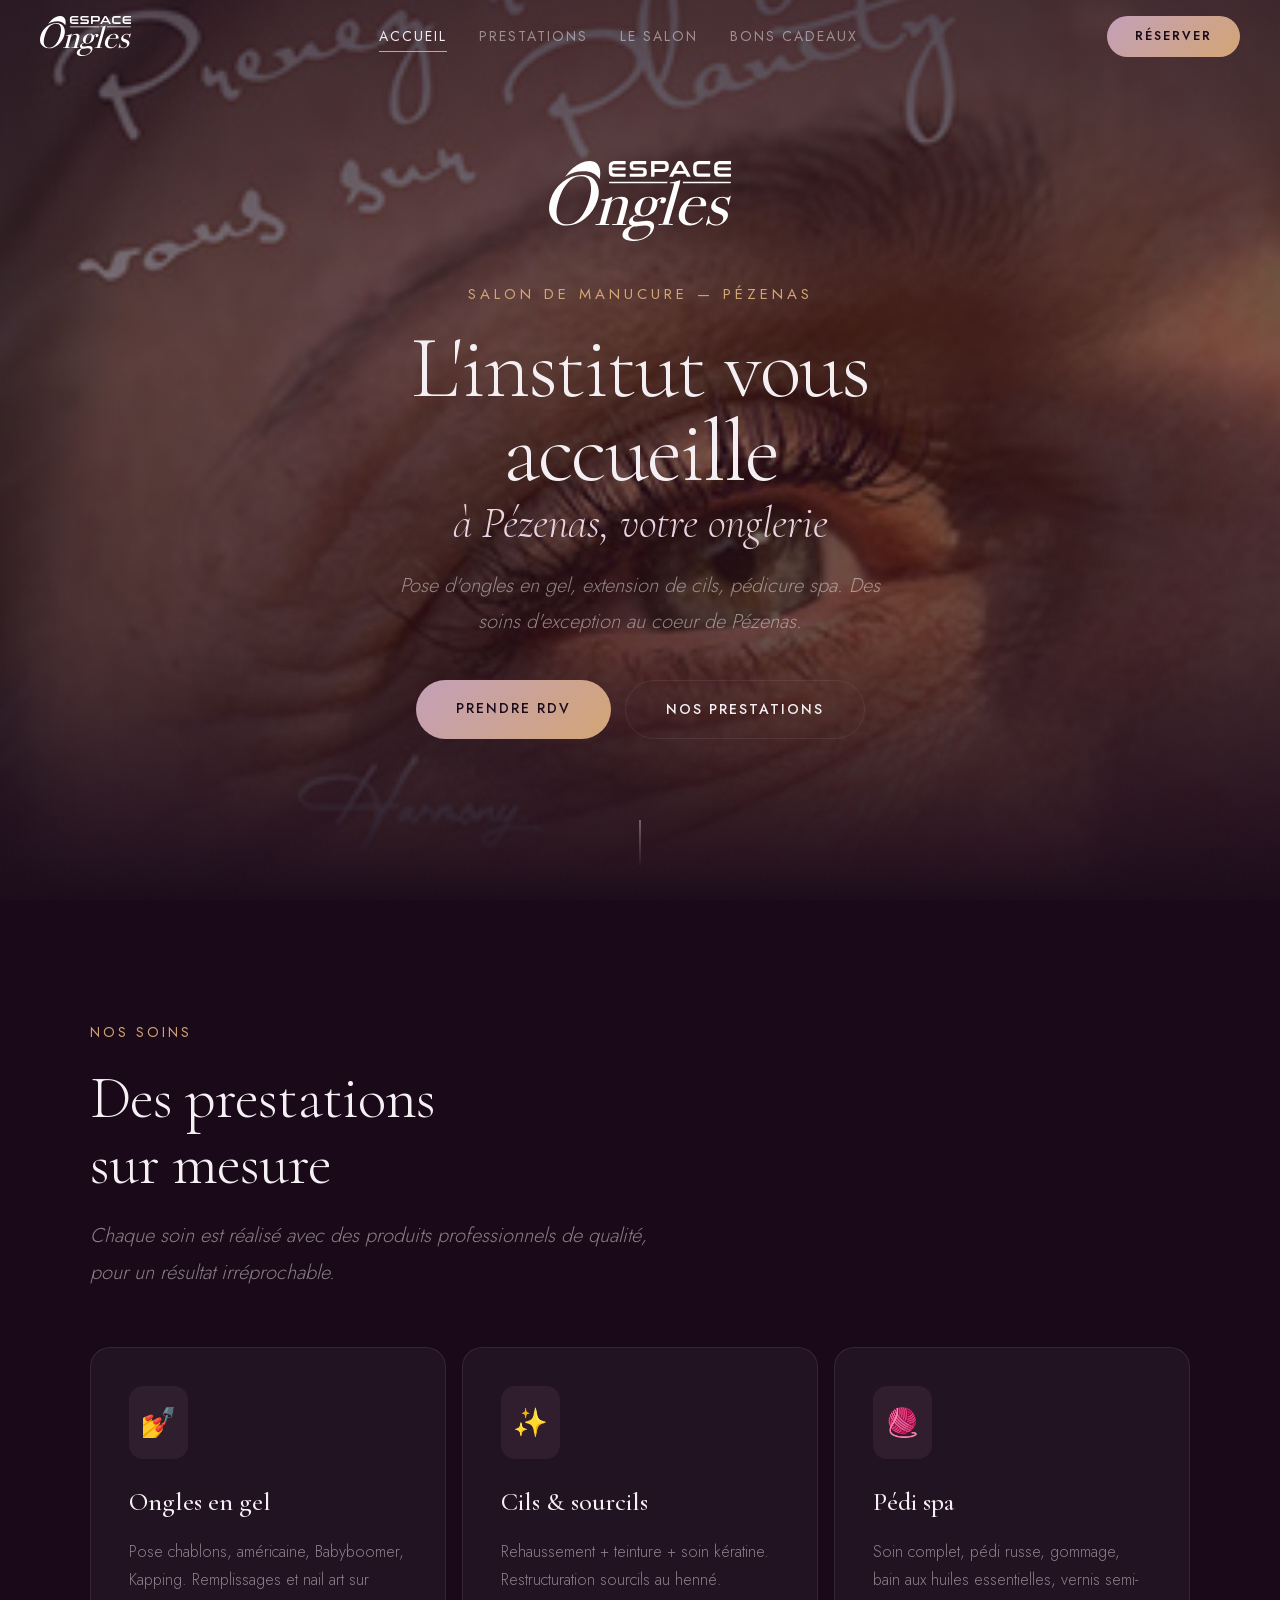
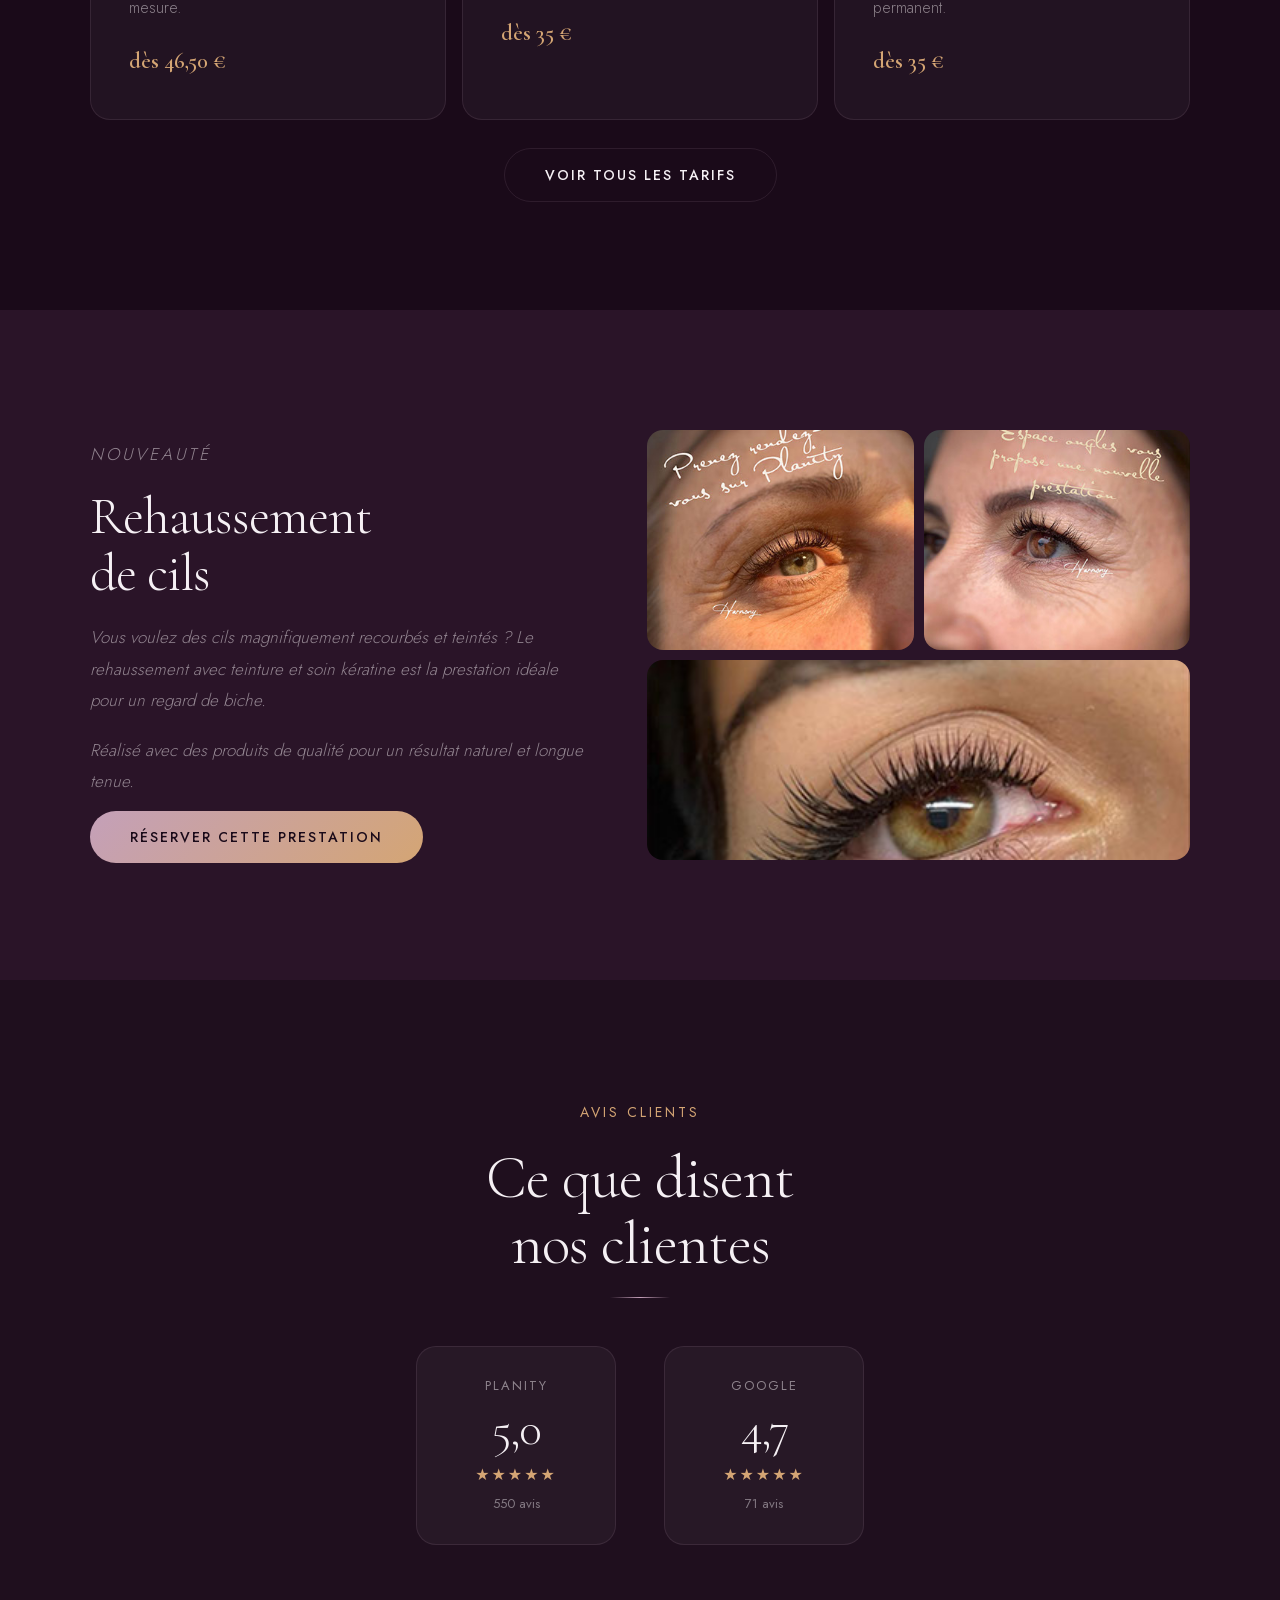
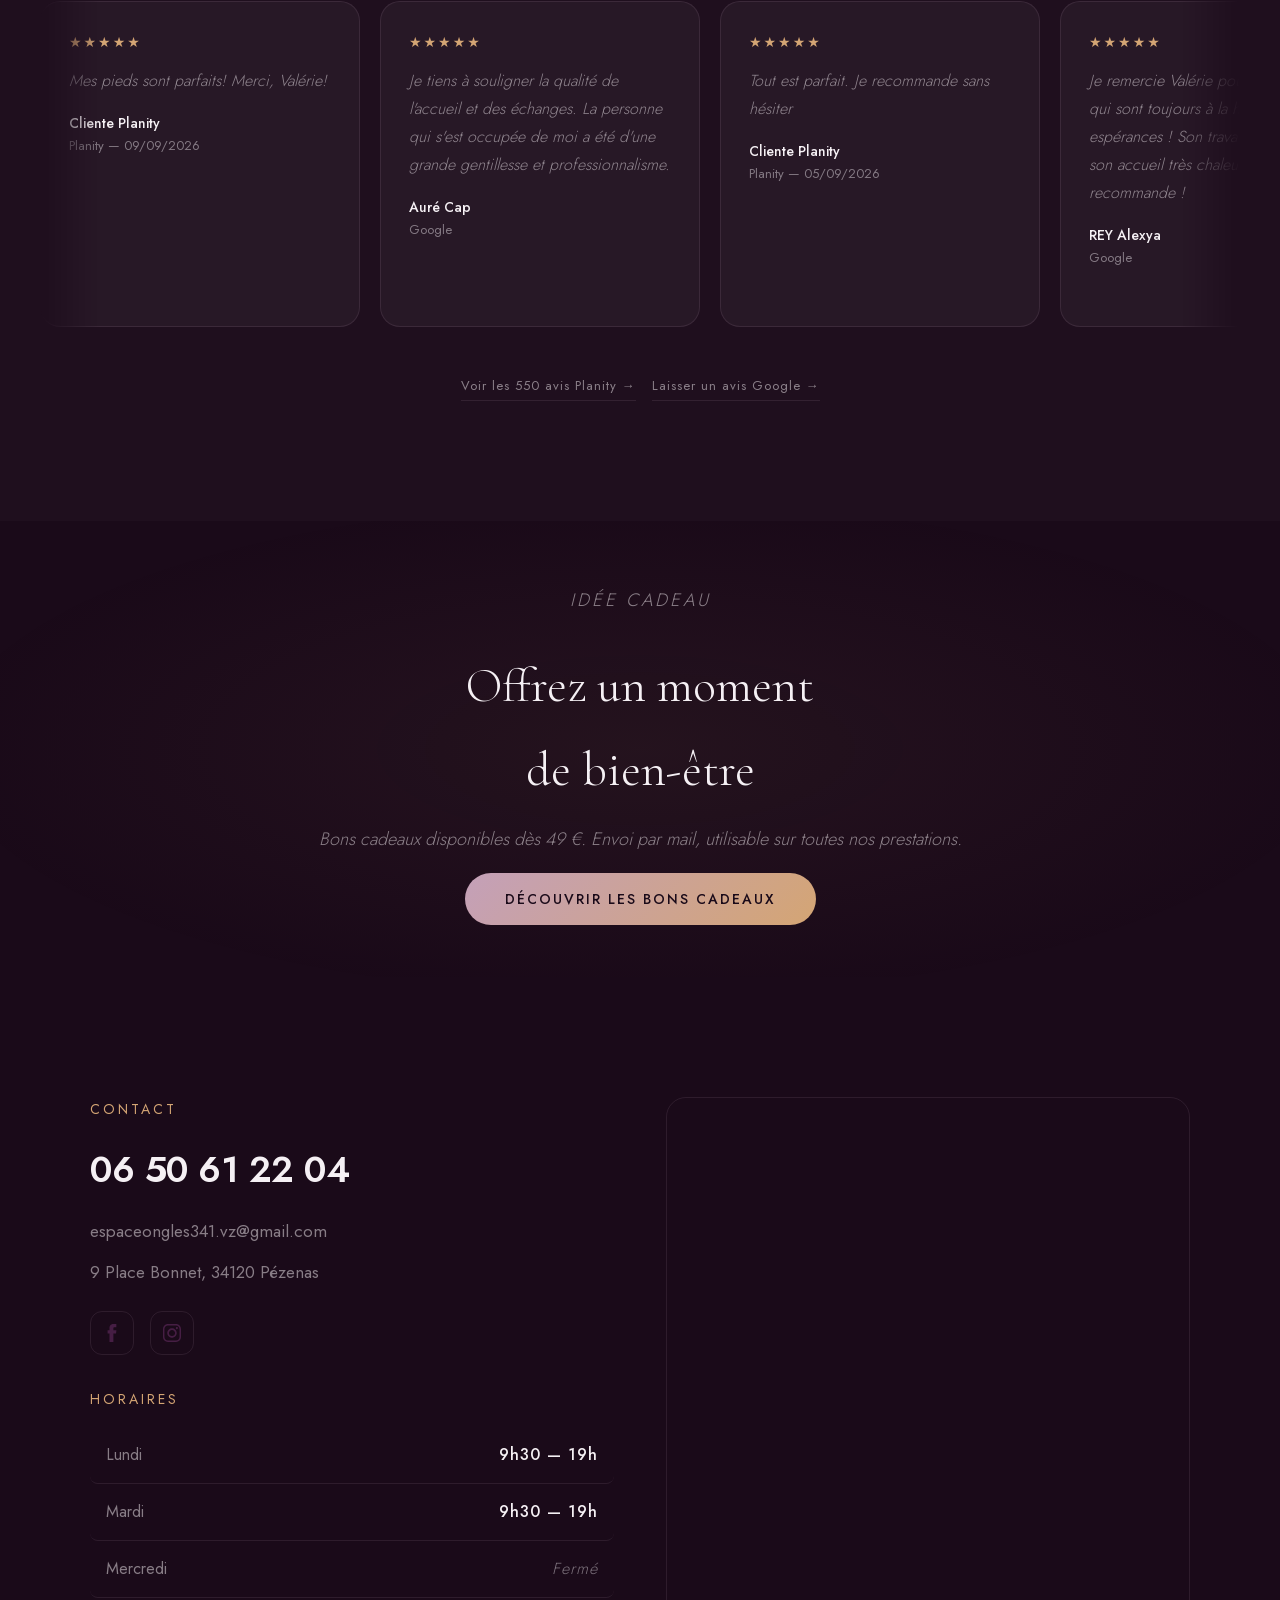
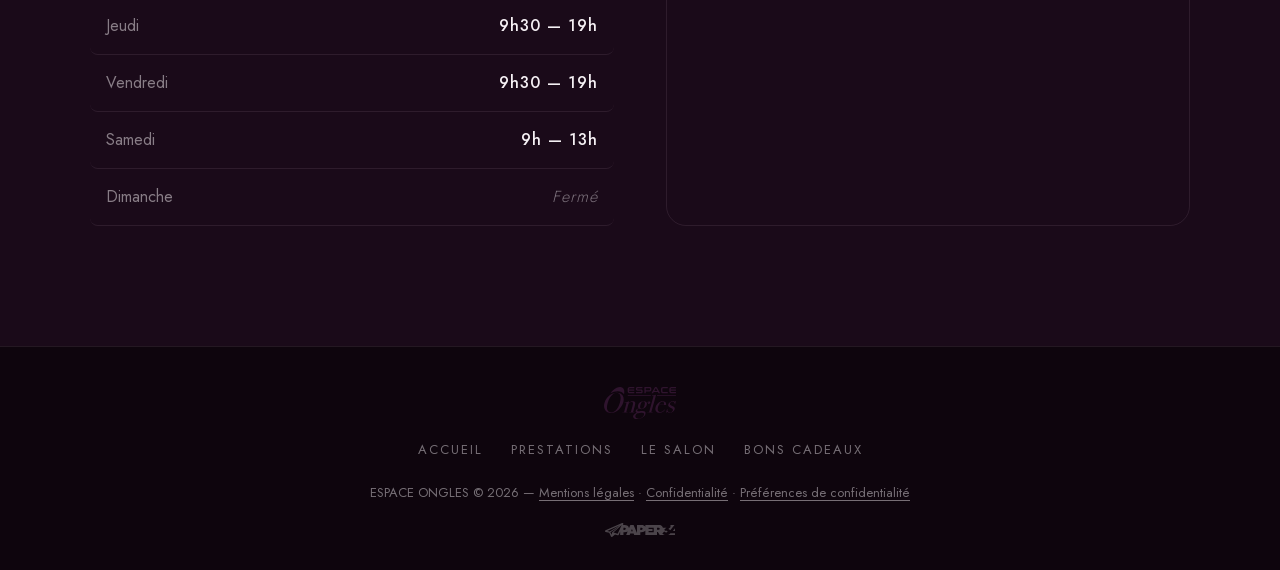
==== index.html @ 4278ba10 "Avis : mise à jour hebdomadaire Planity" ====
<!DOCTYPE html>
<html lang="fr-FR">
<head>
  <meta charset="UTF-8"/>
  <meta name="viewport" content="width=device-width, initial-scale=1.0, viewport-fit=cover"/>
  <title>Onglerie à Pézenas – Espace Ongles | Manucure, pose gel, cils & pédi spa (34120)</title>
  <meta name="description" content="Onglerie et salon de manucure à Pézenas (34120) : pose d'ongles en gel, semi-permanent, cils, pédi spa. Du lundi au samedi, sur Planity."/>
  <meta name="keywords" content="salon manucure Pézenas, pose ongles Pézenas, extension cils Pézenas, onglerie Hérault, pédicure spa Pézenas, nail art 34120"/>
  <meta name="geo.region" content="FR-34"/>
  <meta name="geo.placename" content="Pézenas"/>
  <meta name="geo.position" content="43.4614;3.4231"/>
  <link rel="canonical" href="https://espace-ongles.fr/"/>
  <link rel="preconnect" href="https://www.planity.com"/>
  <meta property="og:title" content="Espace Ongles | Onglerie & manucure à Pézenas (34120)"/>
  <meta property="og:description" content="Onglerie à Pézenas : pose d'ongles en gel, manucure, vernis semi-permanent, cils, pédi spa. Réservez en ligne."/>
  <meta property="og:type" content="website"/>
  <meta property="og:url" content="https://espace-ongles.fr/"/>
  <meta property="og:image" content="https://espace-ongles.fr/images/og-espace-ongles.jpg"/>
  <meta property="og:image:width" content="1200"/>
  <meta property="og:image:height" content="630"/>
  <meta property="og:image:alt" content="Valérie dans son salon Espace Ongles à Pézenas"/>
  <meta name="twitter:card" content="summary_large_image"/>
  <meta name="twitter:title" content="Espace Ongles | Onglerie & manucure à Pézenas (34120)"/>
  <meta name="twitter:description" content="Onglerie à Pézenas : pose d'ongles en gel, manucure, vernis semi-permanent, cils, pédi spa. Réservez en ligne."/>
  <meta name="twitter:image" content="https://espace-ongles.fr/images/og-espace-ongles.jpg"/>
  <meta property="og:locale" content="fr_FR"/>
  <meta name="theme-color" content="#1a0a19"/>
  <meta name="apple-mobile-web-app-status-bar-style" content="black-translucent"/>
  <link rel="shortcut icon" href="images/favicon.ico"/>
  <link rel="apple-touch-icon" href="images/logomauve-espaceongles_poster_.png"/>
  <link rel="stylesheet" href="/fonts/fonts.css"/>
  <link rel="stylesheet" href="/assets/tiers.css"/>

  <style>

    @property --gradient-angle { syntax:'<angle>'; initial-value:0deg; inherits:false; }
    @property --glow-opacity { syntax:'<number>'; initial-value:0; inherits:false; }

    *, *::before, *::after { margin:0; padding:0; box-sizing:border-box; }

    :root {
      --bg: #1a0a19;
      --bg-card: rgba(255,255,255,0.04);
      --surface: #2a1428;
      --accent: #c4a0b9;
      --accent-light: #e8d5e2;
      --gold: #d4a574;
      --text: #f5f0f4;
      --text-muted: rgba(245,240,244,0.5);
      --text-dim: rgba(245,240,244,0.45);
      --border: rgba(196,160,185,0.12);
      --purple: #461E44;
      --radius: 20px;
    }

    html { scroll-behavior: auto; /* Lenis handles this */ }

    body {
      font-family: 'Jost', system-ui, sans-serif;
      background: var(--bg);
      color: var(--text);
      line-height: 1.75;
      font-size: 17px;
      -webkit-font-smoothing: antialiased;
      overflow-x: hidden;
    }

    a { color: inherit; text-decoration: none; }
    img { max-width: 100%; height: auto; display: block; }

    /* ─── GRAIN OVERLAY ─── */
    body::after {
      content: '';
      position: fixed;
      inset: 0;
      z-index: 9999;
      pointer-events: none;
      opacity: 0.035;
      background-image: url("data:image/svg+xml,%3Csvg viewBox='0 0 256 256' xmlns='http://www.w3.org/2000/svg'%3E%3Cfilter id='n'%3E%3CfeTurbulence type='fractalNoise' baseFrequency='0.9' numOctaves='4' stitchTiles='stitch'/%3E%3C/filter%3E%3Crect width='100%25' height='100%25' filter='url(%23n)'/%3E%3C/svg%3E");
      background-repeat: repeat;
      background-size: 200px;
    }

    /* ─── ANIMATED GRADIENT BG ─── */
    .gradient-bg {
      position: fixed;
      inset: 0;
      z-index: -1;
      background:
        radial-gradient(ellipse 80% 50% at 20% 40%, rgba(100,30,90,0.15) 0%, transparent 70%),
        radial-gradient(ellipse 60% 60% at 80% 20%, rgba(180,120,160,0.08) 0%, transparent 70%),
        radial-gradient(ellipse 50% 80% at 50% 80%, rgba(212,165,116,0.06) 0%, transparent 70%),
        var(--bg);
      animation: gradientShift 20s ease-in-out infinite alternate;
    }
    @keyframes gradientShift {
      0% { filter: hue-rotate(0deg); }
      100% { filter: hue-rotate(8deg); }
    }

    /* ─── HEADER ─── */
    .header {
      position: fixed;
      top: 0; left: 0; right: 0;
      z-index: 1000;
      padding: 0 clamp(16px, 4vw, 40px);
      padding-top: env(safe-area-inset-top, 0px);
      transition: all 0.5s cubic-bezier(0.16, 1, 0.3, 1);
      isolation: isolate;
    }
    .header::before {
      content: '';
      position: absolute;
      top: calc(-1 * env(safe-area-inset-top, 0px)); left: 0; right: 0;
      height: calc(200px + env(safe-area-inset-top, 0px));
      opacity: 0;
      pointer-events: none;
      z-index: -1;
      background: linear-gradient(180deg,
        rgba(26,10,25,0.92) 0%,
        rgba(26,10,25,0.75) 35%,
        rgba(26,10,25,0.45) 60%,
        rgba(26,10,25,0.15) 80%,
        transparent 100%
      );
      transition: opacity 0.5s cubic-bezier(0.16, 1, 0.3, 1);
    }
    .header.scrolled::before { opacity: 1; }
    .header-inner {
      max-width: 1200px;
      margin: 0 auto;
      display: flex;
      justify-content: space-between;
      align-items: center;
      height: 72px;
    }
    .header-logo img { height: 40px; transition: opacity 0.4s, transform 0.3s; }
    .header-logo:hover img { transform: scale(1.05); }
    .header-logo img { opacity: 0; }
    .header.scrolled .header-logo img { opacity: 1; }
    .header-nav { display: flex; gap: 32px; align-items: center; }
    .header-nav a {
      font-family: 'Jost', sans-serif;
      font-weight: 400;
      font-size: 14px;
      letter-spacing: 2px;
      text-transform: uppercase;
      color: var(--text-muted);
      transition: color 0.3s;
      position: relative;
    }
    .header-nav a::after {
      content: '';
      position: absolute;
      bottom: -4px; left: 0;
      width: 0; height: 1px;
      background: var(--accent);
      transition: width 0.4s cubic-bezier(0.16, 1, 0.3, 1);
    }
    .header-nav a:hover, .header-nav a.active { color: var(--text); }
    .header-nav a:hover::after, .header-nav a.active::after { width: 100%; }
    .header-cta {
      font-family: 'Jost', sans-serif;
      font-weight: 700;
      font-size: 12px;
      letter-spacing: 2px;
      text-transform: uppercase;
      background: linear-gradient(135deg, var(--accent), var(--gold));
      color: var(--bg);
      padding: 10px 28px;
      border-radius: 100px;
      transition: all 0.4s cubic-bezier(0.16, 1, 0.3, 1);
      border: none;
    }
    .header-cta:hover {
      transform: translateY(-1px);
      box-shadow: 0 8px 32px rgba(196,160,185,0.25);
    }

    /* Hamburger */
    .hamburger { display:none; cursor:pointer; width:24px; height:16px; position:relative; z-index:1001; background:none; border:none; padding:0; }
    .hamburger span { display:block; width:100%; height:1.5px; background:var(--text); position:absolute; left:0; transition:all 0.4s cubic-bezier(0.16,1,0.3,1); }
    .hamburger span:nth-child(1) { top:0; }
    .hamburger span:nth-child(2) { top:7px; }
    .hamburger span:nth-child(3) { top:14px; }
    .hamburger.open span:nth-child(1) { transform:rotate(45deg); top:7px; }
    .hamburger.open span:nth-child(2) { opacity:0; transform:scaleX(0); }
    .hamburger.open span:nth-child(3) { transform:rotate(-45deg); top:7px; }

    .mobile-menu {
      display:none; position:fixed; inset:0;
      background: var(--bg);
      z-index:999;
      flex-direction:column; justify-content:center; align-items:center; gap:28px;
    }
    .mobile-menu.open { display:flex; }
    .mobile-menu a {
      font-family:'Jost',sans-serif; font-weight:500;
      font-size:clamp(16px, 4vw, 20px); letter-spacing:3px;
      text-transform:uppercase; color:var(--text-muted);
      transition:color 0.3s;
    }
    .mobile-menu a:hover { color:var(--text); }
    .mobile-menu .menu-cta {
      margin-top: 20px;
      background: linear-gradient(135deg, var(--accent), var(--gold));
      color: var(--bg);
      padding: 14px 40px;
      border-radius: 100px;
      font-size: 13px;
      letter-spacing: 2px;
    }
    .mobile-menu .menu-phone {
      font-family: 'Jost', sans-serif;
      font-weight: 600;
      font-size: 20px;
      letter-spacing: 1px;
      color: var(--gold);
    }

    /* ─── HERO ─── */
    .hero {
      position: relative;
      height: 100svh;
      min-height: 600px;
      display: flex;
      flex-direction: column;
      justify-content: center;
      align-items: center;
      text-align: center;
      overflow: hidden;
    }
    .hero-video {
      position: absolute; inset: 0;
      width: 100%; height: 100%;
      object-fit: cover;
      z-index: 0;
      transform: scale(1.05);
    }
    .hero-video-mobile { display: none; }
    @media (max-width: 768px) {
      .hero-video-desktop { display: none; }
      .hero-video-mobile { display: block; }
    }
    .hero-overlay {
      position: absolute; inset: 0;
      background: linear-gradient(
        180deg,
        rgba(26,10,25,0.75) 0%,
        rgba(26,10,25,0.55) 40%,
        rgba(26,10,25,0.65) 70%,
        rgba(26,10,25,1) 100%
      );
      z-index: 1;
    }
    .hero-content {
      position: relative;
      z-index: 2;
      padding: 0 20px;
    }
    .hero-logo {
      height: clamp(50px, 10vw, 80px);
      margin: 0 auto 40px;
    }
    .hero-eyebrow {
      font-family: 'Jost', sans-serif;
      font-weight: 400;
      font-size: clamp(13px, 1.5vw, 15px);
      letter-spacing: 4px;
      text-transform: uppercase;
      color: var(--gold);
      margin-bottom: 20px;
    }
    .hero h1 {
      font-family: 'Cormorant Garamond', serif;
      font-weight: 700;
      font-size: clamp(44px, 10vw, 88px);
      letter-spacing: -2px;
      line-height: 0.95;
      font-weight: 300;
      margin-bottom: 24px;
    }
    .hero h1 .line {
      display: block;
    }
    .hero h1 .line-muted {
      color: var(--accent-light);
      font-weight: 300;
      font-style: italic;
      font-size: 0.5em;
      letter-spacing: 0;
      margin-top: 8px;
    }
    .hero-sub {
      font-size: clamp(17px, 2.2vw, 20px);
      color: var(--text-muted);
      font-weight: 300;
      font-style: italic;
      line-height: 1.8;
      max-width: 480px;
      margin: 0 auto 40px;
    }
    .hero-buttons {
      display: flex;
      gap: 14px;
      justify-content: center;
      flex-wrap: wrap;
    }
    .btn {
      font-family: 'Jost', sans-serif;
      font-weight: 500;
      font-size: 14px;
      letter-spacing: 2px;
      text-transform: uppercase;
      padding: 16px 40px;
      border-radius: 100px;
      transition: all 0.4s cubic-bezier(0.16, 1, 0.3, 1);
      cursor: pointer;
      position: relative;
      overflow: hidden;
    }
    .btn-glow {
      background: linear-gradient(135deg, var(--accent), var(--gold));
      color: var(--bg);
      border: none;
    }
    .btn-glow:hover {
      transform: translateY(-2px);
      box-shadow: 0 12px 40px rgba(196,160,185,0.3), 0 0 60px rgba(212,165,116,0.15);
    }
    .btn-ghost {
      background: transparent;
      color: var(--text);
      border: 1px solid var(--border);
    }
    .btn-ghost:hover {
      border-color: var(--accent);
      background: rgba(196,160,185,0.08);
    }

    .hero-scroll {
      position: absolute;
      bottom: 32px;
      left: 50%; transform: translateX(-50%);
      z-index: 2;
    }
    .hero-scroll span {
      display: block;
      width: 1px; height: 48px;
      background: linear-gradient(to bottom, var(--accent), transparent);
      animation: scrollPulse 2s ease-in-out infinite;
    }
    @keyframes scrollPulse {
      0%, 100% { opacity: 0.3; transform: scaleY(0.6); }
      50% { opacity: 0.8; transform: scaleY(1); }
    }

    /* ─── SECTIONS ─── */
    .section {
      padding: clamp(60px, 10vw, 120px) clamp(16px, 4vw, 40px);
      position: relative;
    }
    .section-inner { max-width: 1100px; margin: 0 auto; }

    .section-label {
      font-family: 'Jost', sans-serif;
      font-weight: 400;
      font-size: 14px;
      letter-spacing: 3px;
      text-transform: uppercase;
      color: var(--gold);
      margin-bottom: 20px;
    }
    .section-title {
      font-family: 'Cormorant Garamond', serif;
      font-weight: 300;
      font-size: clamp(36px, 6vw, 60px);
      letter-spacing: -1px;
      line-height: 1.1;
      margin-bottom: 20px;
    }
    .section-desc {
      font-size: clamp(17px, 2vw, 20px);
      color: var(--text-muted);
      font-weight: 300;
      font-style: italic;
      max-width: 560px;
      line-height: 1.85;
      margin-bottom: 56px;
    }

    /* Reveal animation — CSS-based with IntersectionObserver */
    .reveal {
      opacity: 0;
      transform: translateY(24px);
      transition: opacity 0.7s cubic-bezier(0.16, 1, 0.3, 1), transform 0.7s cubic-bezier(0.16, 1, 0.3, 1);
    }
    .reveal.visible {
      opacity: 1;
      transform: translateY(0);
    }
    /* Fallback : sans JS, tout est visible */
    .no-js .reveal { opacity: 1; transform: none; }
    @media (prefers-reduced-motion: reduce) {
      .reveal { opacity: 1; transform: none; transition: none; }
    }

    /* ─── SERVICES GRID ─── */
    .services-grid {
      display: grid;
      grid-template-columns: repeat(3, 1fr);
      gap: 16px;
    }
    .service-card {
      background: var(--bg-card);
      border: 1px solid var(--border);
      border-radius: var(--radius);
      padding: clamp(24px, 3vw, 40px);
      transition: all 0.5s cubic-bezier(0.16, 1, 0.3, 1);
      position: relative;
      overflow: hidden;
    }
    .service-card::before {
      content: '';
      position: absolute;
      inset: 0;
      background: radial-gradient(circle at 50% 0%, rgba(196,160,185,0.08) 0%, transparent 60%);
      opacity: 0;
      transition: opacity 0.5s;
    }
    .service-card.visible { opacity: 1 !important; transform: translateY(0) !important; }
    .service-card:hover {
      transform: translateY(-4px) !important;
      border-color: rgba(196,160,185,0.25);
      box-shadow: 0 20px 60px rgba(0,0,0,0.3);
    }
    .service-card:hover::before { opacity: 1; }
    .service-card-icon {
      font-size: 28px;
      margin-bottom: 20px;
      display: inline-block;
      padding: 12px;
      background: rgba(196,160,185,0.08);
      border-radius: 14px;
    }
    .service-card h3 {
      font-family: 'Cormorant Garamond', serif;
      font-weight: 500;
      font-size: 26px;
      letter-spacing: 0;
      margin-bottom: 14px;
    }
    .service-card p {
      font-size: 16px;
      color: var(--text-muted);
      font-weight: 300;
      line-height: 1.75;
      margin-bottom: 20px;
    }
    .service-card .price {
      font-family: 'Cormorant Garamond', serif;
      font-weight: 600;
      font-size: 22px;
      color: var(--gold);
    }
    .section-cta { margin-top: 40px; }

    /* ─── NOUVEAUTÉ SPLIT ─── */
    .split {
      display: grid;
      grid-template-columns: 1fr 1.1fr;
      gap: clamp(32px, 5vw, 72px);
      align-items: center;
    }
    .split-images {
      display: grid;
      grid-template-columns: 1fr 1fr;
      gap: 10px;
    }
    .split-images img {
      border-radius: 16px;
      width: 100%; height: 220px;
      object-fit: cover;
      transition: transform 0.6s cubic-bezier(0.16,1,0.3,1);
    }
    .split-images img:hover { transform: scale(1.03); }
    .split-images img:last-child { grid-column: 1 / -1; height: 200px; }
    .split-text .badge {
      display: inline-block;
      background: linear-gradient(135deg, rgba(212,165,116,0.15), rgba(196,160,185,0.15));
      border: 1px solid rgba(212,165,116,0.2);
      color: var(--gold);
      font-family: 'Jost', sans-serif;
      font-weight: 400;
      font-size: 12px;
      letter-spacing: 2px;
      padding: 7px 18px;
      border-radius: 100px;
      text-transform: uppercase;
      margin-bottom: 16px;
    }
    .split-text h2 {
      font-family: 'Cormorant Garamond', serif;
      font-weight: 300;
      font-size: clamp(32px, 5vw, 52px);
      letter-spacing: -1px;
      margin-bottom: 20px;
    }
    .split-text p {
      font-size: 17px;
      color: var(--text-muted);
      font-weight: 300;
      font-style: italic;
      line-height: 1.85;
      margin-bottom: 18px;
    }
    .split-text .btn { margin-top: 16px; }

    /* ─── REVIEWS ─── */
    .reviews-section {
      background: #1f0f1e;
      overflow: hidden;
    }
    .reviews-badges {
      display: flex;
      justify-content: center;
      gap: clamp(24px, 5vw, 48px);
      margin-bottom: 48px;
      flex-wrap: wrap;
    }
    .review-badge {
      text-align: center;
      padding: 28px 36px;
      background: var(--bg-card);
      border: 1px solid var(--border);
      border-radius: var(--radius);
      min-width: 200px;
      transition: transform 0.3s, border-color 0.3s;
    }
    .review-badge:hover {
      transform: translateY(-3px);
      border-color: rgba(196,160,185,0.3);
    }
    .review-badge-source {
      font-family: 'Jost', sans-serif;
      font-size: 13px;
      letter-spacing: 2px;
      text-transform: uppercase;
      color: var(--text-muted);
      margin-bottom: 8px;
    }
    .review-badge-score {
      font-family: 'Cormorant Garamond', serif;
      font-weight: 300;
      font-size: 48px;
      letter-spacing: -2px;
      color: var(--text);
      line-height: 1;
    }
    .review-badge-stars {
      color: var(--gold);
      font-size: 16px;
      letter-spacing: 2px;
      margin: 8px 0 4px;
    }
    .review-badge-count {
      font-size: 13px;
      color: var(--text-dim);
    }
    /* Marquee carousel */
    .reviews-track-wrapper {
      position: relative;
      width: 100%;
      overflow-x: auto;
      overflow-y: hidden;
      -webkit-overflow-scrolling: touch;
      scroll-snap-type: x proximity;
      scrollbar-width: none;
      mask-image: linear-gradient(90deg, transparent 0%, black 5%, black 95%, transparent 100%);
      -webkit-mask-image: linear-gradient(90deg, transparent 0%, black 5%, black 95%, transparent 100%);
      cursor: grab;
    }
    .reviews-track-wrapper:active { cursor: grabbing; }
    .reviews-track-wrapper::-webkit-scrollbar { display: none; }
    .reviews-track {
      display: flex;
      gap: 20px;
      width: max-content;
      animation: marquee 45s linear infinite;
      padding: 8px 0;
    }
    .reviews-track-wrapper:hover .reviews-track,
    .reviews-track-wrapper.dragging .reviews-track,
    .reviews-track-wrapper.scrolling .reviews-track {
      animation-play-state: paused;
    }
    @keyframes marquee {
      0% { transform: translateX(0); }
      100% { transform: translateX(-50%); }
    }
    .review-card {
      flex-shrink: 0;
      width: 320px;
      padding: 28px;
      scroll-snap-align: start;
      background: var(--bg-card);
      border: 1px solid var(--border);
      border-radius: var(--radius);
      transition: border-color 0.3s;
    }
    .review-card:hover { border-color: rgba(196,160,185,0.25); }
    .review-card-stars {
      color: var(--gold);
      font-size: 14px;
      letter-spacing: 2px;
      margin-bottom: 12px;
    }
    .review-card-text {
      font-size: 16px;
      font-style: italic;
      font-weight: 300;
      color: var(--text-muted);
      line-height: 1.75;
      margin-bottom: 16px;
    }
    .review-card-author {
      font-family: 'Jost', sans-serif;
      font-size: 14px;
      font-weight: 500;
      color: var(--text);
    }
    .review-card-platform {
      font-size: 13px;
      color: var(--text-dim);
    }
    .reviews-cta {
      display: flex;
      justify-content: center;
      gap: 16px;
      margin-top: 40px;
      flex-wrap: wrap;
    }
    .reviews-cta a {
      font-family: 'Jost', sans-serif;
      font-size: 13px;
      font-weight: 400;
      letter-spacing: 1px;
      color: var(--text-muted);
      border-bottom: 1px solid var(--border);
      padding-bottom: 2px;
      transition: color 0.3s, border-color 0.3s;
    }
    .reviews-cta a:hover { color: var(--gold); border-color: var(--gold); }
    @media (max-width: 768px) {
      .review-card { width: 280px; padding: 24px; }
      .review-badge { min-width: 160px; padding: 20px 24px; }
      .review-badge-score { font-size: 40px; }
    }

    /* ─── GIFT BANNER ─── */
    .gift-banner {
      text-align: center;
      position: relative;
      overflow: hidden;
      padding-top: clamp(40px, 6vw, 64px);
      padding-bottom: clamp(40px, 6vw, 64px);
    }
    .gift-banner::before {
      content: '';
      position: absolute;
      inset: 0;
      background: radial-gradient(ellipse 80% 80% at 50% 50%, rgba(212,165,116,0.06) 0%, transparent 70%);
    }
    .gift-banner h2 {
      font-family: 'Cormorant Garamond', serif;
      font-weight: 300;
      font-size: clamp(32px, 5.5vw, 48px);
      margin-bottom: 12px;
      position: relative;
    }
    .gift-banner p {
      color: var(--text-muted);
      font-size: 18px;
      line-height: 1.75;
      margin-bottom: 28px;
      font-weight: 300;
      font-style: italic;
      position: relative;
    }

    /* ─── CONTACT ─── */
    .contact-grid {
      display: grid;
      grid-template-columns: 1fr 1fr;
      gap: clamp(24px, 4vw, 60px);
      align-items: stretch;
    }
    .contact-info h3 {
      font-family: 'Jost', sans-serif;
      font-weight: 400;
      font-size: 14px;
      letter-spacing: 3px;
      text-transform: uppercase;
      color: var(--gold);
      margin-bottom: 16px;
    }
    .contact-phone {
      font-family: 'Jost', sans-serif;
      font-weight: 600;
      font-size: clamp(28px, 4vw, 36px);
      letter-spacing: -0.5px;
      display: block;
      margin-bottom: 16px;
      transition: color 0.3s;
    }
    .contact-phone:hover { color: var(--gold); }
    .contact-info p { font-size: 17px; color: var(--text-muted); margin-bottom: 12px; line-height: 1.7; }
    .contact-info a { transition: color 0.3s; }
    .contact-info a:hover { color: var(--gold); }
    .contact-social { display: flex; gap: 16px; margin-top: 24px; }
    .contact-social a {
      width: 44px; height: 44px;
      border: 1px solid var(--border);
      border-radius: 12px;
      display: flex; align-items: center; justify-content: center;
      transition: all 0.3s;
    }
    .contact-social a:hover {
      border-color: var(--accent);
      background: rgba(196,160,185,0.08);
      transform: translateY(-2px);
    }
    .contact-social img { width: 18px; height: 18px; }
    .contact-horaires { margin-top: 32px; }
    .contact-horaires .row {
      display: flex; justify-content: space-between;
      padding: 14px 16px;
      font-size: 16px;
      color: var(--text-muted);
      border-bottom: 1px solid var(--border);
      border-radius: 8px;
      transition: background 0.3s;
    }
    .contact-horaires .row:hover { background: var(--bg-card); }
    .contact-horaires .row span:last-child {
      font-family: 'Jost', sans-serif;
      font-weight: 500;
      letter-spacing: 1px;
      color: var(--text);
    }
    .contact-horaires .closed span:last-child { color: var(--text-dim); font-style: italic; font-weight: 300; }
    .contact-map {
      border-radius: var(--radius);
      overflow: hidden;
      border: 1px solid var(--border);
      min-height: 400px;
    }
    .contact-map iframe { width: 100%; height: 100%; min-height: 400px; border: none; filter: grayscale(0.3) brightness(0.9); }

    /* ─── FOOTER ─── */
    .footer {
      text-align: center;
      padding: 40px 20px 24px;
      border-top: 1px solid var(--border);
      background: #0e050d;
    }
    .footer-logo img { height: 32px; margin: 0 auto 20px; opacity: 0.6; }
    .footer-links { display: flex; justify-content: center; gap: 28px; margin-bottom: 20px; flex-wrap: wrap; }
    .footer-links a {
      font-family: 'Jost', sans-serif;
      font-weight: 400; font-size: 13px;
      letter-spacing: 2px; text-transform: uppercase;
      color: var(--text-dim);
      transition: color 0.3s;
    }
    .footer-links a:hover { color: var(--text); }
    .footer-legal { font-size: 13px; color: var(--text-dim); margin-bottom: 12px; }
    .footer-credit a { opacity: 0.25; transition: opacity 0.3s; }
    .footer-credit a:hover { opacity: 0.6; }
    .footer-credit img { height: 14px; display: inline; }

    /* ─── FLOATING CTA MOBILE ─── */
    .floating-cta {
      display: none;
      position: fixed;
      bottom: 20px;
      left: 50%;
      transform: translateX(-50%);
      z-index: 998;
      gap: 10px;
    }
    .floating-cta a {
      text-align: center;
      font-family: 'Jost', sans-serif;
      font-weight: 500;
      font-size: 13px;
      letter-spacing: 2px;
      text-transform: uppercase;
      padding: 14px 28px;
      border-radius: 100px;
      transition: all 0.3s;
      white-space: nowrap;
      box-shadow: 0 8px 32px rgba(0,0,0,0.4);
    }
    .floating-cta .fcta-book {
      background: linear-gradient(135deg, var(--accent), var(--gold));
      color: var(--bg);
    }
    .floating-cta .fcta-call {
      background: rgba(26,10,25,0.85);
      backdrop-filter: blur(16px);
      -webkit-backdrop-filter: blur(16px);
      border: 1px solid var(--border);
      color: var(--text);
    }

    /* ─── DIVIDER ─── */
    .divider {
      width: 60px; height: 1px;
      background: linear-gradient(90deg, transparent, var(--accent), transparent);
      margin: 0 auto 48px;
    }

    /* ─── RESPONSIVE ─── */
    @media (max-width: 768px) {
      .header-nav, .header-cta { display: none; }
      .hamburger { display: block; }
      .header {
        top: calc(-1 * env(safe-area-inset-top, 0px));
        padding-top: env(safe-area-inset-top, 0px);
      }
      .header::before {
        opacity: 1;
        top: 0;
        height: calc(120px + env(safe-area-inset-top, 0px));
        background: linear-gradient(180deg,
          rgba(26,10,25,0.95) 0%,
          rgba(26,10,25,0.7) 50%,
          rgba(26,10,25,0.3) 80%,
          transparent 100%
        );
      }
      .services-grid { grid-template-columns: 1fr; }
      .split { grid-template-columns: 1fr; }
      .split-text { text-align: center; }
      .split-text .section-desc { margin-left: auto; margin-right: auto; }
      .split-images { order: -1; }
      .split-images img { height: 140px; }
      .split-images img:last-child { height: 120px; }
      .contact-grid { grid-template-columns: 1fr; }
      .floating-cta { display: flex; }
      body { padding-bottom: 80px; }
      .hero-buttons { flex-direction: column; align-items: center; }
      .btn { width: 260px; text-align: center; }
    }
    @media (min-width: 769px) { .hamburger { display: none; } }
    @media (prefers-reduced-motion: reduce) {
      .reveal { opacity: 1; transform: none; }
      .hero-logo, .hero-eyebrow, .hero h1 .line, .hero-sub, .hero-buttons, .hero-scroll { opacity: 1; transform: none; filter: none; }
      .gradient-bg { animation: none; }
    }
  </style>

  <script type="application/ld+json">
  {
    "@context":"https://schema.org","@type":"NailSalon",
    "name":"Espace Ongles","alternateName":"Espace Ongles Onglerie","url":"https://espace-ongles.fr",
    "description":"Onglerie et salon de manucure à Pézenas (Hérault) : pose d'ongles en gel, remplissage, vernis semi-permanent, rehaussement de cils, pédi spa.",
    "knowsAbout":["onglerie","manucure","pose d'ongles en gel","vernis semi-permanent","prothésiste ongulaire","rehaussement de cils","pédicure spa"],
    "telephone":"+33650612204","email":"espaceongles341.vz@gmail.com",
    "image":"https://espace-ongles.fr/images/og-espace-ongles.jpg","logo":"https://espace-ongles.fr/images/logomauve-espaceongles.svg",
    "address":{"@type":"PostalAddress","streetAddress":"9 Place Bonnet","addressLocality":"Pézenas","postalCode":"34120","addressRegion":"Hérault","addressCountry":"FR"},
    "hasMap":"https://www.google.com/maps/search/?api=1&query=Espace+Ongles+9+Place+Bonnet+34120+P%C3%A9zenas",
    "geo":{"@type":"GeoCoordinates","latitude":43.4571,"longitude":3.4252},
    "openingHoursSpecification":[
      {"@type":"OpeningHoursSpecification","dayOfWeek":["Monday","Tuesday"],"opens":"09:30","closes":"19:00"},
      {"@type":"OpeningHoursSpecification","dayOfWeek":["Thursday","Friday"],"opens":"09:30","closes":"19:00"},
      {"@type":"OpeningHoursSpecification","dayOfWeek":["Saturday"],"opens":"09:00","closes":"13:00"}
    ],
    "priceRange":"€€",
    "sameAs":["https://www.facebook.com/Espace-ongles-onglerie-1122062854484643","https://www.instagram.com/espace_ongles_onglerie/","https://www.planity.com/espace-ongles-34120-pezenas"]
  }
  </script>
  <script type="application/ld+json">
  {"@context":"https://schema.org","@type":"BreadcrumbList","itemListElement":[{"@type":"ListItem","position":1,"name":"Accueil","item":"https://espace-ongles.fr/"}]}
  </script>
  <script type="application/ld+json">
  {
    "@context":"https://schema.org","@type":"FAQPage",
    "mainEntity":[
      {"@type":"Question","name":"Où se situe Espace Ongles ?","acceptedAnswer":{"@type":"Answer","text":"9 Place Bonnet, 34120 Pézenas, Hérault."}},
      {"@type":"Question","name":"Quels sont les horaires ?","acceptedAnswer":{"@type":"Answer","text":"Lundi, mardi, jeudi et vendredi 9h30-19h, samedi 9h-13h, fermé mercredi et dimanche."}},
      {"@type":"Question","name":"Comment réserver ?","acceptedAnswer":{"@type":"Answer","text":"En ligne sur Planity ou au 06 50 61 22 04."}},
      {"@type":"Question","name":"Où trouver une onglerie à Pézenas ?","acceptedAnswer":{"@type":"Answer","text":"Espace Ongles est une onglerie et un salon de manucure au 9 Place Bonnet, 34120 Pézenas : pose d'ongles en gel, manucure, vernis semi-permanent, cils et pédi spa, sur rendez-vous via Planity."}},
      {"@type":"Question","name":"Quelles prestations ?","acceptedAnswer":{"@type":"Answer","text":"Pose ongles gel (dès 52€), rehaussement cils + teinture (70€), pédi spa (79€), soin pieds (49€), VSP (dès 35€)."}},
      {"@type":"Question","name":"Peut-on offrir un bon cadeau ?","acceptedAnswer":{"@type":"Answer","text":"Oui, dès 49€. Bon imprimable envoyé par mail."}}
    ]
  }
  </script>
</head>
<body>

  <div class="gradient-bg"></div>

  <!-- HEADER -->
  <header class="header" id="header">
    <div class="header-inner">
      <a href="/" class="header-logo">
        <img src="images/logoblanc-espaceongles.svg" alt="Logo Espace Ongles salon manucure Pézenas"/>
      </a>
      <nav class="header-nav">
        <a href="/" class="active">Accueil</a>
        <a href="/prestations">Prestations</a>
        <a href="/le-salon">Le Salon</a>
        <a href="/offrir-un-bon-cadeau">Bons Cadeaux</a>
      </nav>
      <a href="https://www.planity.com/espace-ongles-34120-pezenas" target="_blank" rel="noopener" class="header-cta">Réserver</a>
      <button class="hamburger" id="hamburger" aria-label="Menu" type="button">
        <span></span><span></span><span></span>
      </button>
    </div>
  </header>

  <!-- MOBILE MENU -->
  <div class="mobile-menu" id="mobile-menu">
    <a href="/">Accueil</a>
    <a href="/prestations">Prestations</a>
    <a href="/le-salon">Le Salon</a>
    <a href="/offrir-un-bon-cadeau">Bons Cadeaux</a>
    <a href="https://www.planity.com/espace-ongles-34120-pezenas" target="_blank" rel="noopener" class="menu-cta">Réserver sur Planity</a>
    <a href="tel:+33650612204" class="menu-phone">06 50 61 22 04</a>
  </div>

  <!-- HERO -->
  <section class="hero">
    <video class="hero-video hero-video-desktop" playsinline autoplay loop muted preload="none" poster="images/image0358x358.jpg" data-src="assets/videofull.mp4"></video>
    <video class="hero-video hero-video-mobile" playsinline autoplay loop muted preload="none" poster="images/image0358x358.jpg" data-src="assets/VIDEOMOBILE-ESPACEONGLES.mp4"></video>
    <script>
      /* Ne charge que la vidéo visible (mobile ≤ 768 px, sinon desktop) : évite 10 Mo inutiles sur téléphone */
      (function(){
        var sel = matchMedia('(max-width:768px)').matches ? '.hero-video-mobile' : '.hero-video-desktop';
        var v = document.querySelector(sel);
        v.src = v.dataset.src; v.preload = 'auto';
        var p = v.play(); if (p && p.catch) p.catch(function(){});
      })();
    </script>
    <div class="hero-overlay"></div>
    <div class="hero-content">
      <img src="images/logoblanc-espaceongles.svg" alt="Espace Ongles Pézenas" class="hero-logo"/>
      <p class="hero-eyebrow">Salon de manucure &mdash; Pézenas</p>
      <h1>
        <span class="line">L'institut vous</span>
        <span class="line">accueille</span>
        <span class="line line-muted">à Pézenas, votre onglerie</span>
      </h1>
      <p class="hero-sub">Pose d'ongles en gel, extension de cils, pédicure spa. Des soins d'exception au coeur de Pézenas.</p>
      <div class="hero-buttons">
        <a href="https://www.planity.com/espace-ongles-34120-pezenas" target="_blank" rel="noopener" class="btn btn-glow">Prendre RDV</a>
        <a href="/prestations" class="btn btn-ghost">Nos prestations</a>
      </div>
    </div>
    <div class="hero-scroll"><span></span></div>
  </section>

  <!-- PRESTATIONS -->
  <section class="section">
    <div class="section-inner">
      <div class="reveal">
        <p class="section-label">Nos soins</p>
        <h2 class="section-title">Des prestations<br/>sur mesure</h2>
        <p class="section-desc">Chaque soin est réalisé avec des produits professionnels de qualité, pour un résultat irréprochable.</p>
      </div>
      <div class="services-grid">
        <div class="service-card reveal">
          <div class="service-card-icon">&#128133;</div>
          <h3>Ongles en gel</h3>
          <p>Pose chablons, américaine, Babyboomer, Kapping. Remplissages et nail art sur mesure.</p>
          <div class="price">dès 46,50 €</div>
        </div>
        <div class="service-card reveal">
          <div class="service-card-icon">&#10024;</div>
          <h3>Cils & sourcils</h3>
          <p>Rehaussement + teinture + soin kératine. Restructuration sourcils au henné.</p>
          <div class="price">dès 35 €</div>
        </div>
        <div class="service-card reveal">
          <div class="service-card-icon">&#129526;</div>
          <h3>Pédi spa</h3>
          <p>Soin complet, pédi russe, gommage, bain aux huiles essentielles, vernis semi-permanent.</p>
          <div class="price">dès 35 €</div>
        </div>
      </div>
      <div class="section-cta reveal" style="text-align:center;">
        <a href="/prestations" class="btn btn-ghost">Voir tous les tarifs</a>
      </div>
    </div>
  </section>

  <!-- EXTENSION DE CILS -->
  <section class="section" style="background:var(--surface);">
    <div class="section-inner">
      <div class="split">
        <div class="split-text reveal">
          <p class="section-label">Nouveauté</p>
          <h2 class="section-title">Rehaussement<br/>de cils</h2>
          <p class="section-desc">Vous voulez des cils magnifiquement recourbés et teintés ? Le rehaussement avec teinture et soin kératine est la prestation idéale pour un regard de biche.</p>
          <p class="section-desc" style="margin-bottom:24px;">Réalisé avec des produits de qualité pour un résultat naturel et longue tenue.</p>
          <a href="https://www.planity.com/espace-ongles-34120-pezenas" target="_blank" rel="noopener" class="btn btn-glow">Réserver cette prestation</a>
        </div>
        <div class="split-images reveal">
          <img src="images/image0358x358.jpg" alt="Pose d'ongles en gel Espace Ongles Pézenas" loading="lazy"/>
          <img src="images/image1358x358.jpg" alt="Manucure et nail art Espace Ongles Pézenas" loading="lazy"/>
          <img src="images/image2-crop-u3538.jpg" alt="Résultat manucure professionnelle Espace Ongles" loading="lazy"/>
        </div>
      </div>
    </div>
  </section>

  <!-- AVIS -->
  <section class="section reviews-section">
    <div class="section-inner reveal" style="text-align:center;">
      <p class="section-label">Avis clients</p>
      <h2 class="section-title">Ce que disent<br/>nos clientes</h2>
      <div class="divider"></div>

      <!-- AVIS:BADGES (généré par scripts/maj-avis.py) -->
      <div class="reviews-badges">
        <a href="https://www.planity.com/espace-ongles-34120-pezenas" target="_blank" rel="noopener" class="review-badge">
          <div class="review-badge-source">Planity</div>
          <div class="review-badge-score">5,0</div>
          <div class="review-badge-stars">&#9733;&#9733;&#9733;&#9733;&#9733;</div>
          <div class="review-badge-count">550 avis</div>
        </a>
        <a href="https://g.page/r/CZNpV8DUpjUWEAE/review" target="_blank" rel="noopener" class="review-badge">
          <div class="review-badge-source">Google</div>
          <div class="review-badge-score">4,7</div>
          <div class="review-badge-stars">&#9733;&#9733;&#9733;&#9733;&#9733;</div>
          <div class="review-badge-count">71 avis</div>
        </a>
      </div>
      <!-- /AVIS:BADGES -->
    </div>

    <div class="reviews-track-wrapper">
      <!-- AVIS:TRACK (généré par scripts/maj-avis.py) -->
      <div class="reviews-track">
        <div class="review-card">
          <div class="review-card-stars">&#9733;&#9733;&#9733;&#9733;&#9733;</div>
          <p class="review-card-text">Mes pieds sont parfaits! Merci, Valérie!</p>
          <p class="review-card-author">Cliente Planity</p>
          <p class="review-card-platform">Planity — 09/09/2026</p>
        </div>
        <div class="review-card">
          <div class="review-card-stars">&#9733;&#9733;&#9733;&#9733;&#9733;</div>
          <p class="review-card-text">Je tiens à souligner la qualité de l'accueil et des échanges. La personne qui s'est occupée de moi a été d'une grande gentillesse et professionnalisme.</p>
          <p class="review-card-author">Auré Cap</p>
          <p class="review-card-platform">Google</p>
        </div>
        <div class="review-card">
          <div class="review-card-stars">&#9733;&#9733;&#9733;&#9733;&#9733;</div>
          <p class="review-card-text">Tout est parfait. Je recommande sans hésiter</p>
          <p class="review-card-author">Cliente Planity</p>
          <p class="review-card-platform">Planity — 05/09/2026</p>
        </div>
        <div class="review-card">
          <div class="review-card-stars">&#9733;&#9733;&#9733;&#9733;&#9733;</div>
          <p class="review-card-text">Je remercie Valérie pour ses prestations qui sont toujours à la hauteur de mes espérances ! Son travail est parfait et son accueil très chaleureux. Je recommande !</p>
          <p class="review-card-author">REY Alexya</p>
          <p class="review-card-platform">Google</p>
        </div>
        <div class="review-card">
          <div class="review-card-stars">&#9733;&#9733;&#9733;&#9733;&#9733;</div>
          <p class="review-card-text">Très bel accueil pour un premier rdv. Valérie m’a attendue alors que j’étais en retard car je m’étais perdue. Tout était parfait</p>
          <p class="review-card-author">Cliente Planity</p>
          <p class="review-card-platform">Planity — 26/08/2026</p>
        </div>
        <div class="review-card">
          <div class="review-card-stars">&#9733;&#9733;&#9733;&#9733;&#9733;</div>
          <p class="review-card-text">Très compétente, très gentil, on se sent bien, je recommande. Très bon travail.</p>
          <p class="review-card-author">Chantal Delogu</p>
          <p class="review-card-platform">Google</p>
        </div>
        <div class="review-card">
          <div class="review-card-stars">&#9733;&#9733;&#9733;&#9733;&#9733;</div>
          <p class="review-card-text">Prestations haut de gamme Je recommande +++++</p>
          <p class="review-card-author">Cliente Planity</p>
          <p class="review-card-platform">Planity — 03/08/2026</p>
        </div>
        <div class="review-card">
          <div class="review-card-stars">&#9733;&#9733;&#9733;&#9733;&#9733;</div>
          <p class="review-card-text">Le travail est toujours soigné, réalisé avec goût et précision. Valérie est très accueillante, toujours avec le sourire, et son travail est impeccable.</p>
          <p class="review-card-author">Coline Soulier</p>
          <p class="review-card-platform">Google</p>
        </div>
        <div class="review-card">
          <div class="review-card-stars">&#9733;&#9733;&#9733;&#9733;&#9733;</div>
          <p class="review-card-text">Enchantée ravie de mes ongles ! 🤩 Merci beaucoup</p>
          <p class="review-card-author">Cliente Planity</p>
          <p class="review-card-platform">Planity — 06/07/2026</p>
        </div>
        <div class="review-card">
          <div class="review-card-stars">&#9733;&#9733;&#9733;&#9733;&#9733;</div>
          <p class="review-card-text">Une excellente expérience ! L'onglerie est très accueillante et joliment décorée. Valérie est très professionnelle et à l'écoute. Mes ongles sont magnifiques.</p>
          <p class="review-card-author">Alina Gliga</p>
          <p class="review-card-platform">Google</p>
        </div>
        <div class="review-card">
          <div class="review-card-stars">&#9733;&#9733;&#9733;&#9733;&#9733;</div>
          <p class="review-card-text">Valérie est toujours très souriante, très bienveillante et de très bons conseils. C'est un vrai bonheur d'aller réaliser une onglerie de qualité chez Espace ongles. Merci beaucoup.</p>
          <p class="review-card-author">Cliente Planity</p>
          <p class="review-card-platform">Planity — 01/07/2026</p>
        </div>
        <div class="review-card">
          <div class="review-card-stars">&#9733;&#9733;&#9733;&#9733;&#9733;</div>
          <p class="review-card-text">Je recommande à 100 % ! Une femme extraordinaire, d'une gentillesse rare et d'un professionnalisme irréprochable. Mes ongles sont toujours impeccables.</p>
          <p class="review-card-author">Séverine Chayla</p>
          <p class="review-card-platform">Google</p>
        </div>
        <div class="review-card">
          <div class="review-card-stars">&#9733;&#9733;&#9733;&#9733;&#9733;</div>
          <p class="review-card-text">Très belle découverte du travail et salon de Valérie qui est charmante, pro, délicate et surtout rapide (45 mins pour un remplissage de 4 semaines) Mes ongles sont superbes, un grand merci</p>
          <p class="review-card-author">Cliente Planity</p>
          <p class="review-card-platform">Planity — 30/06/2026</p>
        </div>
        <div class="review-card">
          <div class="review-card-stars">&#9733;&#9733;&#9733;&#9733;&#9733;</div>
          <p class="review-card-text">Toujours un très bon moment Valérie est toujours très souriante et professionnelle J’adore et je recommande</p>
          <p class="review-card-author">Cliente Planity</p>
          <p class="review-card-platform">Planity — 20/06/2026</p>
        </div>
        <!-- Duplicate set for infinite marquee loop -->
        <div class="review-card">
          <div class="review-card-stars">&#9733;&#9733;&#9733;&#9733;&#9733;</div>
          <p class="review-card-text">Mes pieds sont parfaits! Merci, Valérie!</p>
          <p class="review-card-author">Cliente Planity</p>
          <p class="review-card-platform">Planity — 09/09/2026</p>
        </div>
        <div class="review-card">
          <div class="review-card-stars">&#9733;&#9733;&#9733;&#9733;&#9733;</div>
          <p class="review-card-text">Je tiens à souligner la qualité de l'accueil et des échanges. La personne qui s'est occupée de moi a été d'une grande gentillesse et professionnalisme.</p>
          <p class="review-card-author">Auré Cap</p>
          <p class="review-card-platform">Google</p>
        </div>
        <div class="review-card">
          <div class="review-card-stars">&#9733;&#9733;&#9733;&#9733;&#9733;</div>
          <p class="review-card-text">Tout est parfait. Je recommande sans hésiter</p>
          <p class="review-card-author">Cliente Planity</p>
          <p class="review-card-platform">Planity — 05/09/2026</p>
        </div>
        <div class="review-card">
          <div class="review-card-stars">&#9733;&#9733;&#9733;&#9733;&#9733;</div>
          <p class="review-card-text">Je remercie Valérie pour ses prestations qui sont toujours à la hauteur de mes espérances ! Son travail est parfait et son accueil très chaleureux. Je recommande !</p>
          <p class="review-card-author">REY Alexya</p>
          <p class="review-card-platform">Google</p>
        </div>
        <div class="review-card">
          <div class="review-card-stars">&#9733;&#9733;&#9733;&#9733;&#9733;</div>
          <p class="review-card-text">Très bel accueil pour un premier rdv. Valérie m’a attendue alors que j’étais en retard car je m’étais perdue. Tout était parfait</p>
          <p class="review-card-author">Cliente Planity</p>
          <p class="review-card-platform">Planity — 26/08/2026</p>
        </div>
        <div class="review-card">
          <div class="review-card-stars">&#9733;&#9733;&#9733;&#9733;&#9733;</div>
          <p class="review-card-text">Très compétente, très gentil, on se sent bien, je recommande. Très bon travail.</p>
          <p class="review-card-author">Chantal Delogu</p>
          <p class="review-card-platform">Google</p>
        </div>
        <div class="review-card">
          <div class="review-card-stars">&#9733;&#9733;&#9733;&#9733;&#9733;</div>
          <p class="review-card-text">Prestations haut de gamme Je recommande +++++</p>
          <p class="review-card-author">Cliente Planity</p>
          <p class="review-card-platform">Planity — 03/08/2026</p>
        </div>
        <div class="review-card">
          <div class="review-card-stars">&#9733;&#9733;&#9733;&#9733;&#9733;</div>
          <p class="review-card-text">Le travail est toujours soigné, réalisé avec goût et précision. Valérie est très accueillante, toujours avec le sourire, et son travail est impeccable.</p>
          <p class="review-card-author">Coline Soulier</p>
          <p class="review-card-platform">Google</p>
        </div>
        <div class="review-card">
          <div class="review-card-stars">&#9733;&#9733;&#9733;&#9733;&#9733;</div>
          <p class="review-card-text">Enchantée ravie de mes ongles ! 🤩 Merci beaucoup</p>
          <p class="review-card-author">Cliente Planity</p>
          <p class="review-card-platform">Planity — 06/07/2026</p>
        </div>
        <div class="review-card">
          <div class="review-card-stars">&#9733;&#9733;&#9733;&#9733;&#9733;</div>
          <p class="review-card-text">Une excellente expérience ! L'onglerie est très accueillante et joliment décorée. Valérie est très professionnelle et à l'écoute. Mes ongles sont magnifiques.</p>
          <p class="review-card-author">Alina Gliga</p>
          <p class="review-card-platform">Google</p>
        </div>
        <div class="review-card">
          <div class="review-card-stars">&#9733;&#9733;&#9733;&#9733;&#9733;</div>
          <p class="review-card-text">Valérie est toujours très souriante, très bienveillante et de très bons conseils. C'est un vrai bonheur d'aller réaliser une onglerie de qualité chez Espace ongles. Merci beaucoup.</p>
          <p class="review-card-author">Cliente Planity</p>
          <p class="review-card-platform">Planity — 01/07/2026</p>
        </div>
        <div class="review-card">
          <div class="review-card-stars">&#9733;&#9733;&#9733;&#9733;&#9733;</div>
          <p class="review-card-text">Je recommande à 100 % ! Une femme extraordinaire, d'une gentillesse rare et d'un professionnalisme irréprochable. Mes ongles sont toujours impeccables.</p>
          <p class="review-card-author">Séverine Chayla</p>
          <p class="review-card-platform">Google</p>
        </div>
        <div class="review-card">
          <div class="review-card-stars">&#9733;&#9733;&#9733;&#9733;&#9733;</div>
          <p class="review-card-text">Très belle découverte du travail et salon de Valérie qui est charmante, pro, délicate et surtout rapide (45 mins pour un remplissage de 4 semaines) Mes ongles sont superbes, un grand merci</p>
          <p class="review-card-author">Cliente Planity</p>
          <p class="review-card-platform">Planity — 30/06/2026</p>
        </div>
        <div class="review-card">
          <div class="review-card-stars">&#9733;&#9733;&#9733;&#9733;&#9733;</div>
          <p class="review-card-text">Toujours un très bon moment Valérie est toujours très souriante et professionnelle J’adore et je recommande</p>
          <p class="review-card-author">Cliente Planity</p>
          <p class="review-card-platform">Planity — 20/06/2026</p>
        </div>
      </div>
      <!-- /AVIS:TRACK -->
    </div>

    <!-- AVIS:CTA -->
    <div class="reviews-cta">
      <a href="https://www.planity.com/espace-ongles-34120-pezenas" target="_blank" rel="noopener">Voir les 550 avis Planity &rarr;</a>
      <a href="https://g.page/r/CZNpV8DUpjUWEAE/review" target="_blank" rel="noopener">Laisser un avis Google &rarr;</a>
    </div>
    <!-- /AVIS:CTA -->
  </section>

  <!-- BONS CADEAUX -->
  <section class="section gift-banner">
    <div class="section-inner reveal" style="text-align:center; position:relative;">
      <p class="section-label">Idée cadeau</p>
      <h2>Offrez un moment<br/>de bien-être</h2>
      <p>Bons cadeaux disponibles dès 49 €. Envoi par mail, utilisable sur toutes nos prestations.</p>
      <a href="/offrir-un-bon-cadeau" class="btn btn-glow">Découvrir les bons cadeaux</a>
    </div>
  </section>

  <!-- CONTACT -->
  <section class="section" id="contact">
    <div class="section-inner">
      <div class="contact-grid">
        <div class="contact-info reveal">
          <h3>Contact</h3>
          <a href="tel:+33650612204" class="contact-phone">06 50 61 22 04</a>
          <p><a href="mailto:espaceongles341.vz@gmail.com">espaceongles341.vz@gmail.com</a></p>
          <p><a href="https://maps.apple.com/?q=Espace%20Ongles%209%20place%20bonnet,%2034120%20P%C3%A9zenas" target="_blank" rel="noopener">9 Place Bonnet, 34120 Pézenas</a></p>
          <div class="contact-social">
            <a href="https://www.facebook.com/Espace-ongles-onglerie-1122062854484643" target="_blank" rel="noopener"><img src="images/facebookmauve-espaceongles.svg" alt="Facebook Espace Ongles"/></a>
            <a href="https://www.instagram.com/espace_ongles_onglerie/" target="_blank" rel="noopener"><img src="images/instagrammauve-espacengles.svg" alt="Instagram Espace Ongles"/></a>
          </div>
          <div class="contact-horaires">
            <h3>Horaires</h3>
            <div class="row"><span>Lundi</span><span>9h30 — 19h</span></div>
            <div class="row"><span>Mardi</span><span>9h30 — 19h</span></div>
            <div class="row closed"><span>Mercredi</span><span>Fermé</span></div>
            <div class="row"><span>Jeudi</span><span>9h30 — 19h</span></div>
            <div class="row"><span>Vendredi</span><span>9h30 — 19h</span></div>
            <div class="row"><span>Samedi</span><span>9h — 13h</span></div>
            <div class="row closed"><span>Dimanche</span><span>Fermé</span></div>
          </div>
        </div>
        <div class="contact-map reveal" data-carte></div>
      </div>
    </div>
  </section>

  <!-- FOOTER -->
  <footer class="footer">
    <div class="footer-logo"><img src="images/logomauve-espaceongles.svg" alt="Logo Espace Ongles Pézenas"/></div>
    <div class="footer-links">
      <a href="/">Accueil</a>
      <a href="/prestations">Prestations</a>
      <a href="/le-salon">Le Salon</a>
      <a href="/offrir-un-bon-cadeau">Bons Cadeaux</a>
    </div>
    <p class="footer-legal">ESPACE ONGLES &copy; <script>document.write(new Date().getFullYear())</script> &mdash; <a href="/mentions-legales">Mentions légales</a> · <a href="/confidentialite">Confidentialité</a> · <a href="#" data-prefs>Préférences de confidentialité</a></p>
    <p class="footer-credit"><a href="https://paper34.fr" target="_blank" rel="noopener"><img src="images/logoblanc-paper34.svg" alt="Site créé par Paper34"/></a></p>
  </footer>

  <!-- FLOATING CTA MOBILE -->
  <div class="floating-cta">
    <a href="https://www.planity.com/espace-ongles-34120-pezenas" target="_blank" rel="noopener" class="fcta-book">Réserver</a>
    <a href="tel:+33650612204" class="fcta-call">Appeler</a>
  </div>

  <script>
    // ─── HEADER SCROLL ───
    const header = document.getElementById('header');
    window.addEventListener('scroll', () => {
      header.classList.toggle('scrolled', window.scrollY > 60);
    }, { passive: true });

    // ─── HAMBURGER ───
    const hamburger = document.getElementById('hamburger');
    const mobileMenu = document.getElementById('mobile-menu');
    hamburger.addEventListener('click', () => {
      hamburger.classList.toggle('open');
      mobileMenu.classList.toggle('open');
      document.body.style.overflow = mobileMenu.classList.contains('open') ? 'hidden' : '';
    });
    mobileMenu.querySelectorAll('a').forEach(link => {
      link.addEventListener('click', () => {
        hamburger.classList.remove('open');
        mobileMenu.classList.remove('open');
        document.body.style.overflow = '';
      });
    });

    // ─── REVEAL ON SCROLL (IntersectionObserver, no dependencies) ───
    if (!window.matchMedia('(prefers-reduced-motion: reduce)').matches) {
      const observer = new IntersectionObserver((entries) => {
        entries.forEach(entry => {
          if (entry.isIntersecting) {
            entry.target.classList.add('visible');
            observer.unobserve(entry.target);
          }
        });
      }, { threshold: 0.1, rootMargin: '0px 0px -40px 0px' });

      document.querySelectorAll('.reveal').forEach(el => observer.observe(el));

      // Stagger cards
      const cardObserver = new IntersectionObserver((entries) => {
        entries.forEach(entry => {
          if (entry.isIntersecting) {
            const cards = entry.target.querySelectorAll('.service-card');
            cards.forEach((card, i) => {
              setTimeout(() => card.classList.add('visible'), i * 100);
            });
            cardObserver.unobserve(entry.target);
          }
        });
      }, { threshold: 0.1 });

      const grid = document.querySelector('.services-grid');
      if (grid) {
        grid.querySelectorAll('.service-card').forEach(card => {
          card.style.opacity = '0';
          card.style.transform = 'translateY(24px)';
          card.style.transition = 'opacity 0.7s cubic-bezier(0.16,1,0.3,1), transform 0.7s cubic-bezier(0.16,1,0.3,1)';
        });
        cardObserver.observe(grid);
      }
    } else {
      document.querySelectorAll('.reveal').forEach(el => el.classList.add('visible'));
    }

    // ─── REVIEWS DRAG SCROLL (desktop + mobile) ───
    const wrapper = document.querySelector('.reviews-track-wrapper');
    if (wrapper) {
      let isDown = false, startX, scrollLeft, resumeTimer;

      const pauseAuto = () => {
        wrapper.classList.add('dragging');
        clearTimeout(resumeTimer);
        resumeTimer = setTimeout(() => wrapper.classList.remove('dragging'), 3000);
      };

      // Mouse drag
      wrapper.addEventListener('mousedown', e => {
        isDown = true;
        wrapper.classList.add('dragging');
        startX = e.pageX - wrapper.offsetLeft;
        scrollLeft = wrapper.scrollLeft;
        e.preventDefault();
      });
      wrapper.addEventListener('mouseleave', () => { isDown = false; });
      wrapper.addEventListener('mouseup', () => { isDown = false; pauseAuto(); });
      wrapper.addEventListener('mousemove', e => {
        if (!isDown) return;
        const x = e.pageX - wrapper.offsetLeft;
        wrapper.scrollLeft = scrollLeft - (x - startX);
      });

      // Touch: pause auto-scroll while swiping
      wrapper.addEventListener('touchstart', () => {
        wrapper.classList.add('scrolling');
      }, { passive: true });
      wrapper.addEventListener('touchend', () => {
        clearTimeout(resumeTimer);
        resumeTimer = setTimeout(() => wrapper.classList.remove('scrolling'), 3000);
      });
    }
  </script>

  <script src="/assets/tiers.js" defer></script>
  <script defer src="/_vercel/insights/script.js"></script>
</body>
</html>
---- fonts/fonts.css ----
/* Polices auto-hébergées (CNIL) — Cormorant Garamond & Jost, sous-ensembles latin / latin-ext */
/* latin-ext */
@font-face {
  font-family: 'Cormorant Garamond';
  font-style: italic;
  font-weight: 300;
  font-display: swap;
  src: url(/fonts/gf/CormorantGaramond-latin-ext-co3ZmX5slC.woff2) format('woff2');
  unicode-range: U+0100-02BA, U+02BD-02C5, U+02C7-02CC, U+02CE-02D7, U+02DD-02FF, U+0304, U+0308, U+0329, U+1D00-1DBF, U+1E00-1E9F, U+1EF2-1EFF, U+2020, U+20A0-20AB, U+20AD-20C4, U+2113, U+2C60-2C7F, U+A720-A7FF;
}
/* latin */
@font-face {
  font-family: 'Cormorant Garamond';
  font-style: italic;
  font-weight: 300;
  font-display: swap;
  src: url(/fonts/gf/CormorantGaramond-latin-co3ZmX5slC.woff2) format('woff2');
  unicode-range: U+0000-00FF, U+0131, U+0152-0153, U+02BB-02BC, U+02C6, U+02DA, U+02DC, U+0304, U+0308, U+0329, U+2000-206F, U+20AC, U+2122, U+2191, U+2193, U+2212, U+2215, U+FEFF, U+FFFD;
}
/* latin-ext */
@font-face {
  font-family: 'Cormorant Garamond';
  font-style: italic;
  font-weight: 400;
  font-display: swap;
  src: url(/fonts/gf/CormorantGaramond-latin-ext-co3ZmX5slC.woff2) format('woff2');
  unicode-range: U+0100-02BA, U+02BD-02C5, U+02C7-02CC, U+02CE-02D7, U+02DD-02FF, U+0304, U+0308, U+0329, U+1D00-1DBF, U+1E00-1E9F, U+1EF2-1EFF, U+2020, U+20A0-20AB, U+20AD-20C4, U+2113, U+2C60-2C7F, U+A720-A7FF;
}
/* latin */
@font-face {
  font-family: 'Cormorant Garamond';
  font-style: italic;
  font-weight: 400;
  font-display: swap;
  src: url(/fonts/gf/CormorantGaramond-latin-co3ZmX5slC.woff2) format('woff2');
  unicode-range: U+0000-00FF, U+0131, U+0152-0153, U+02BB-02BC, U+02C6, U+02DA, U+02DC, U+0304, U+0308, U+0329, U+2000-206F, U+20AC, U+2122, U+2191, U+2193, U+2212, U+2215, U+FEFF, U+FFFD;
}
/* latin-ext */
@font-face {
  font-family: 'Cormorant Garamond';
  font-style: normal;
  font-weight: 300;
  font-display: swap;
  src: url(/fonts/gf/CormorantGaramond-latin-ext-co3bmX5slC.woff2) format('woff2');
  unicode-range: U+0100-02BA, U+02BD-02C5, U+02C7-02CC, U+02CE-02D7, U+02DD-02FF, U+0304, U+0308, U+0329, U+1D00-1DBF, U+1E00-1E9F, U+1EF2-1EFF, U+2020, U+20A0-20AB, U+20AD-20C4, U+2113, U+2C60-2C7F, U+A720-A7FF;
}
/* latin */
@font-face {
  font-family: 'Cormorant Garamond';
  font-style: normal;
  font-weight: 300;
  font-display: swap;
  src: url(/fonts/gf/CormorantGaramond-latin-co3bmX5slC.woff2) format('woff2');
  unicode-range: U+0000-00FF, U+0131, U+0152-0153, U+02BB-02BC, U+02C6, U+02DA, U+02DC, U+0304, U+0308, U+0329, U+2000-206F, U+20AC, U+2122, U+2191, U+2193, U+2212, U+2215, U+FEFF, U+FFFD;
}
/* latin-ext */
@font-face {
  font-family: 'Cormorant Garamond';
  font-style: normal;
  font-weight: 400;
  font-display: swap;
  src: url(/fonts/gf/CormorantGaramond-latin-ext-co3bmX5slC.woff2) format('woff2');
  unicode-range: U+0100-02BA, U+02BD-02C5, U+02C7-02CC, U+02CE-02D7, U+02DD-02FF, U+0304, U+0308, U+0329, U+1D00-1DBF, U+1E00-1E9F, U+1EF2-1EFF, U+2020, U+20A0-20AB, U+20AD-20C4, U+2113, U+2C60-2C7F, U+A720-A7FF;
}
/* latin */
@font-face {
  font-family: 'Cormorant Garamond';
  font-style: normal;
  font-weight: 400;
  font-display: swap;
  src: url(/fonts/gf/CormorantGaramond-latin-co3bmX5slC.woff2) format('woff2');
  unicode-range: U+0000-00FF, U+0131, U+0152-0153, U+02BB-02BC, U+02C6, U+02DA, U+02DC, U+0304, U+0308, U+0329, U+2000-206F, U+20AC, U+2122, U+2191, U+2193, U+2212, U+2215, U+FEFF, U+FFFD;
}
/* latin-ext */
@font-face {
  font-family: 'Cormorant Garamond';
  font-style: normal;
  font-weight: 500;
  font-display: swap;
  src: url(/fonts/gf/CormorantGaramond-latin-ext-co3bmX5slC.woff2) format('woff2');
  unicode-range: U+0100-02BA, U+02BD-02C5, U+02C7-02CC, U+02CE-02D7, U+02DD-02FF, U+0304, U+0308, U+0329, U+1D00-1DBF, U+1E00-1E9F, U+1EF2-1EFF, U+2020, U+20A0-20AB, U+20AD-20C4, U+2113, U+2C60-2C7F, U+A720-A7FF;
}
/* latin */
@font-face {
  font-family: 'Cormorant Garamond';
  font-style: normal;
  font-weight: 500;
  font-display: swap;
  src: url(/fonts/gf/CormorantGaramond-latin-co3bmX5slC.woff2) format('woff2');
  unicode-range: U+0000-00FF, U+0131, U+0152-0153, U+02BB-02BC, U+02C6, U+02DA, U+02DC, U+0304, U+0308, U+0329, U+2000-206F, U+20AC, U+2122, U+2191, U+2193, U+2212, U+2215, U+FEFF, U+FFFD;
}
/* latin-ext */
@font-face {
  font-family: 'Cormorant Garamond';
  font-style: normal;
  font-weight: 600;
  font-display: swap;
  src: url(/fonts/gf/CormorantGaramond-latin-ext-co3bmX5slC.woff2) format('woff2');
  unicode-range: U+0100-02BA, U+02BD-02C5, U+02C7-02CC, U+02CE-02D7, U+02DD-02FF, U+0304, U+0308, U+0329, U+1D00-1DBF, U+1E00-1E9F, U+1EF2-1EFF, U+2020, U+20A0-20AB, U+20AD-20C4, U+2113, U+2C60-2C7F, U+A720-A7FF;
}
/* latin */
@font-face {
  font-family: 'Cormorant Garamond';
  font-style: normal;
  font-weight: 600;
  font-display: swap;
  src: url(/fonts/gf/CormorantGaramond-latin-co3bmX5slC.woff2) format('woff2');
  unicode-range: U+0000-00FF, U+0131, U+0152-0153, U+02BB-02BC, U+02C6, U+02DA, U+02DC, U+0304, U+0308, U+0329, U+2000-206F, U+20AC, U+2122, U+2191, U+2193, U+2212, U+2215, U+FEFF, U+FFFD;
}
/* latin-ext */
@font-face {
  font-family: 'Cormorant Garamond';
  font-style: normal;
  font-weight: 700;
  font-display: swap;
  src: url(/fonts/gf/CormorantGaramond-latin-ext-co3bmX5slC.woff2) format('woff2');
  unicode-range: U+0100-02BA, U+02BD-02C5, U+02C7-02CC, U+02CE-02D7, U+02DD-02FF, U+0304, U+0308, U+0329, U+1D00-1DBF, U+1E00-1E9F, U+1EF2-1EFF, U+2020, U+20A0-20AB, U+20AD-20C4, U+2113, U+2C60-2C7F, U+A720-A7FF;
}
/* latin */
@font-face {
  font-family: 'Cormorant Garamond';
  font-style: normal;
  font-weight: 700;
  font-display: swap;
  src: url(/fonts/gf/CormorantGaramond-latin-co3bmX5slC.woff2) format('woff2');
  unicode-range: U+0000-00FF, U+0131, U+0152-0153, U+02BB-02BC, U+02C6, U+02DA, U+02DC, U+0304, U+0308, U+0329, U+2000-206F, U+20AC, U+2122, U+2191, U+2193, U+2212, U+2215, U+FEFF, U+FFFD;
}
/* latin-ext */
@font-face {
  font-family: 'Jost';
  font-style: normal;
  font-weight: 300;
  font-display: swap;
  src: url(/fonts/gf/Jost-latin-ext-92zatBhPNq.woff2) format('woff2');
  unicode-range: U+0100-02BA, U+02BD-02C5, U+02C7-02CC, U+02CE-02D7, U+02DD-02FF, U+0304, U+0308, U+0329, U+1D00-1DBF, U+1E00-1E9F, U+1EF2-1EFF, U+2020, U+20A0-20AB, U+20AD-20C4, U+2113, U+2C60-2C7F, U+A720-A7FF;
}
/* latin */
@font-face {
  font-family: 'Jost';
  font-style: normal;
  font-weight: 300;
  font-display: swap;
  src: url(/fonts/gf/Jost-latin-92zatBhPNq.woff2) format('woff2');
  unicode-range: U+0000-00FF, U+0131, U+0152-0153, U+02BB-02BC, U+02C6, U+02DA, U+02DC, U+0304, U+0308, U+0329, U+2000-206F, U+20AC, U+2122, U+2191, U+2193, U+2212, U+2215, U+FEFF, U+FFFD;
}
/* latin-ext */
@font-face {
  font-family: 'Jost';
  font-style: normal;
  font-weight: 400;
  font-display: swap;
  src: url(/fonts/gf/Jost-latin-ext-92zatBhPNq.woff2) format('woff2');
  unicode-range: U+0100-02BA, U+02BD-02C5, U+02C7-02CC, U+02CE-02D7, U+02DD-02FF, U+0304, U+0308, U+0329, U+1D00-1DBF, U+1E00-1E9F, U+1EF2-1EFF, U+2020, U+20A0-20AB, U+20AD-20C4, U+2113, U+2C60-2C7F, U+A720-A7FF;
}
/* latin */
@font-face {
  font-family: 'Jost';
  font-style: normal;
  font-weight: 400;
  font-display: swap;
  src: url(/fonts/gf/Jost-latin-92zatBhPNq.woff2) format('woff2');
  unicode-range: U+0000-00FF, U+0131, U+0152-0153, U+02BB-02BC, U+02C6, U+02DA, U+02DC, U+0304, U+0308, U+0329, U+2000-206F, U+20AC, U+2122, U+2191, U+2193, U+2212, U+2215, U+FEFF, U+FFFD;
}
/* latin-ext */
@font-face {
  font-family: 'Jost';
  font-style: normal;
  font-weight: 500;
  font-display: swap;
  src: url(/fonts/gf/Jost-latin-ext-92zatBhPNq.woff2) format('woff2');
  unicode-range: U+0100-02BA, U+02BD-02C5, U+02C7-02CC, U+02CE-02D7, U+02DD-02FF, U+0304, U+0308, U+0329, U+1D00-1DBF, U+1E00-1E9F, U+1EF2-1EFF, U+2020, U+20A0-20AB, U+20AD-20C4, U+2113, U+2C60-2C7F, U+A720-A7FF;
}
/* latin */
@font-face {
  font-family: 'Jost';
  font-style: normal;
  font-weight: 500;
  font-display: swap;
  src: url(/fonts/gf/Jost-latin-92zatBhPNq.woff2) format('woff2');
  unicode-range: U+0000-00FF, U+0131, U+0152-0153, U+02BB-02BC, U+02C6, U+02DA, U+02DC, U+0304, U+0308, U+0329, U+2000-206F, U+20AC, U+2122, U+2191, U+2193, U+2212, U+2215, U+FEFF, U+FFFD;
}
/* latin-ext */
@font-face {
  font-family: 'Jost';
  font-style: normal;
  font-weight: 600;
  font-display: swap;
  src: url(/fonts/gf/Jost-latin-ext-92zatBhPNq.woff2) format('woff2');
  unicode-range: U+0100-02BA, U+02BD-02C5, U+02C7-02CC, U+02CE-02D7, U+02DD-02FF, U+0304, U+0308, U+0329, U+1D00-1DBF, U+1E00-1E9F, U+1EF2-1EFF, U+2020, U+20A0-20AB, U+20AD-20C4, U+2113, U+2C60-2C7F, U+A720-A7FF;
}
/* latin */
@font-face {
  font-family: 'Jost';
  font-style: normal;
  font-weight: 600;
  font-display: swap;
  src: url(/fonts/gf/Jost-latin-92zatBhPNq.woff2) format('woff2');
  unicode-range: U+0000-00FF, U+0131, U+0152-0153, U+02BB-02BC, U+02C6, U+02DA, U+02DC, U+0304, U+0308, U+0329, U+2000-206F, U+20AC, U+2122, U+2191, U+2193, U+2212, U+2215, U+FEFF, U+FFFD;
}
---- assets/tiers.css ----
/* Carte (repli quand désactivée) + panneau Préférences de confidentialité.
   Couleurs : tokens du site (--bg, --surface, --accent, --gold, --text, --border, --radius). */
[data-carte] { min-height: 260px; }
[data-carte] iframe { display: block; }

.carte-coupee { display: flex; align-items: center; justify-content: center; background: var(--surface); }
.carte-repli { text-align: center; padding: 32px 24px; font-size: 16px; color: var(--text); }
.carte-repli p { margin: 0 0 12px; }
.carte-repli-titre { font-size: 14px; letter-spacing: 2px; text-transform: uppercase; color: var(--accent); }
.carte-repli-liens { display: flex; gap: 16px; justify-content: center; flex-wrap: wrap; }
.carte-repli-liens a { color: var(--accent-light); text-decoration: underline; text-underline-offset: 3px; min-height: 44px; display: inline-flex; align-items: center; }
.carte-repli-btn,
.prefs-actions button {
  font: inherit; font-size: 14px; letter-spacing: 1px; text-transform: uppercase;
  min-height: 44px; padding: 10px 24px; border-radius: 999px; cursor: pointer;
  border: 1px solid var(--accent); background: transparent; color: var(--text);
  transition: all 0.3s ease;
}
.carte-repli-btn:hover, .prefs-actions button:hover { border-color: var(--gold); color: var(--gold); }

.footer-legal a { color: inherit; text-decoration: underline; text-underline-offset: 3px; }
.footer-legal a:hover { color: var(--text); }

.prefs {
  position: fixed; inset: 0; z-index: 1000; display: none;
  align-items: flex-end; justify-content: center;
  background: rgba(10, 4, 10, 0.6); padding: 16px;
  padding-bottom: calc(16px + env(safe-area-inset-bottom, 0px));
}
.prefs.ouvert { display: flex; }
.prefs-boite {
  width: 100%; max-width: 480px; background: var(--surface); color: var(--text);
  border: 1px solid var(--border); border-radius: var(--radius); padding: 28px 24px;
  font-size: 16px; line-height: 1.6;
}
.prefs-boite h2 { font-family: 'Cormorant Garamond', Georgia, serif; font-weight: 400; font-size: 28px; margin: 0 0 12px; }
.prefs-boite p { margin: 0 0 16px; color: var(--text-muted); font-size: 15px; }
.prefs-boite a { color: var(--accent-light); }
.prefs-ligne { display: flex; align-items: center; justify-content: space-between; gap: 16px; padding: 16px 0; border-top: 1px solid var(--border); border-bottom: 1px solid var(--border); margin-bottom: 16px; cursor: pointer; }
.prefs-ligne small { color: var(--text-muted); font-size: 14px; }
.prefs-ligne input { width: 44px; height: 24px; accent-color: var(--accent); cursor: pointer; flex-shrink: 0; }
.prefs-note { font-size: 14px !important; }
.prefs-actions { display: flex; gap: 12px; flex-wrap: wrap; }
.prefs-ok { background: var(--accent) !important; color: var(--bg) !important; border-color: var(--accent) !important; }
@media (min-width: 768px) { .prefs { align-items: center; } }
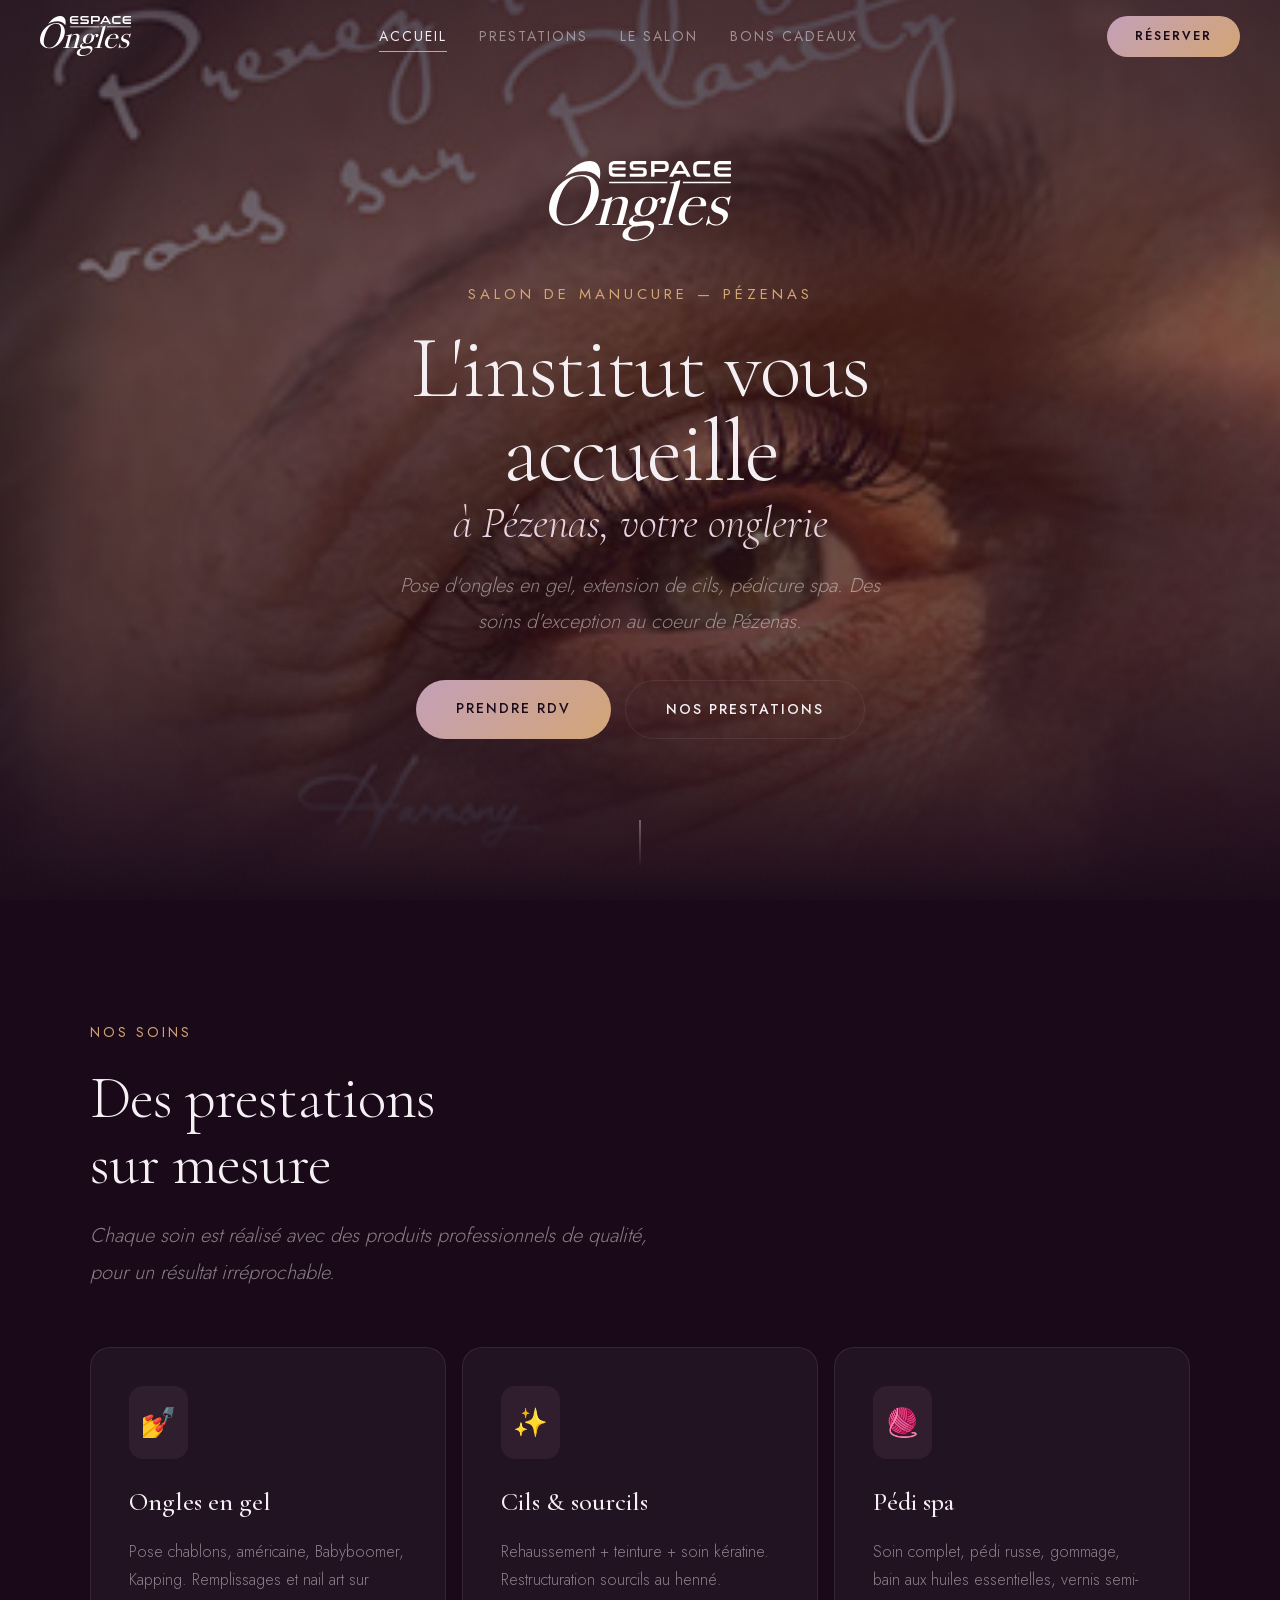
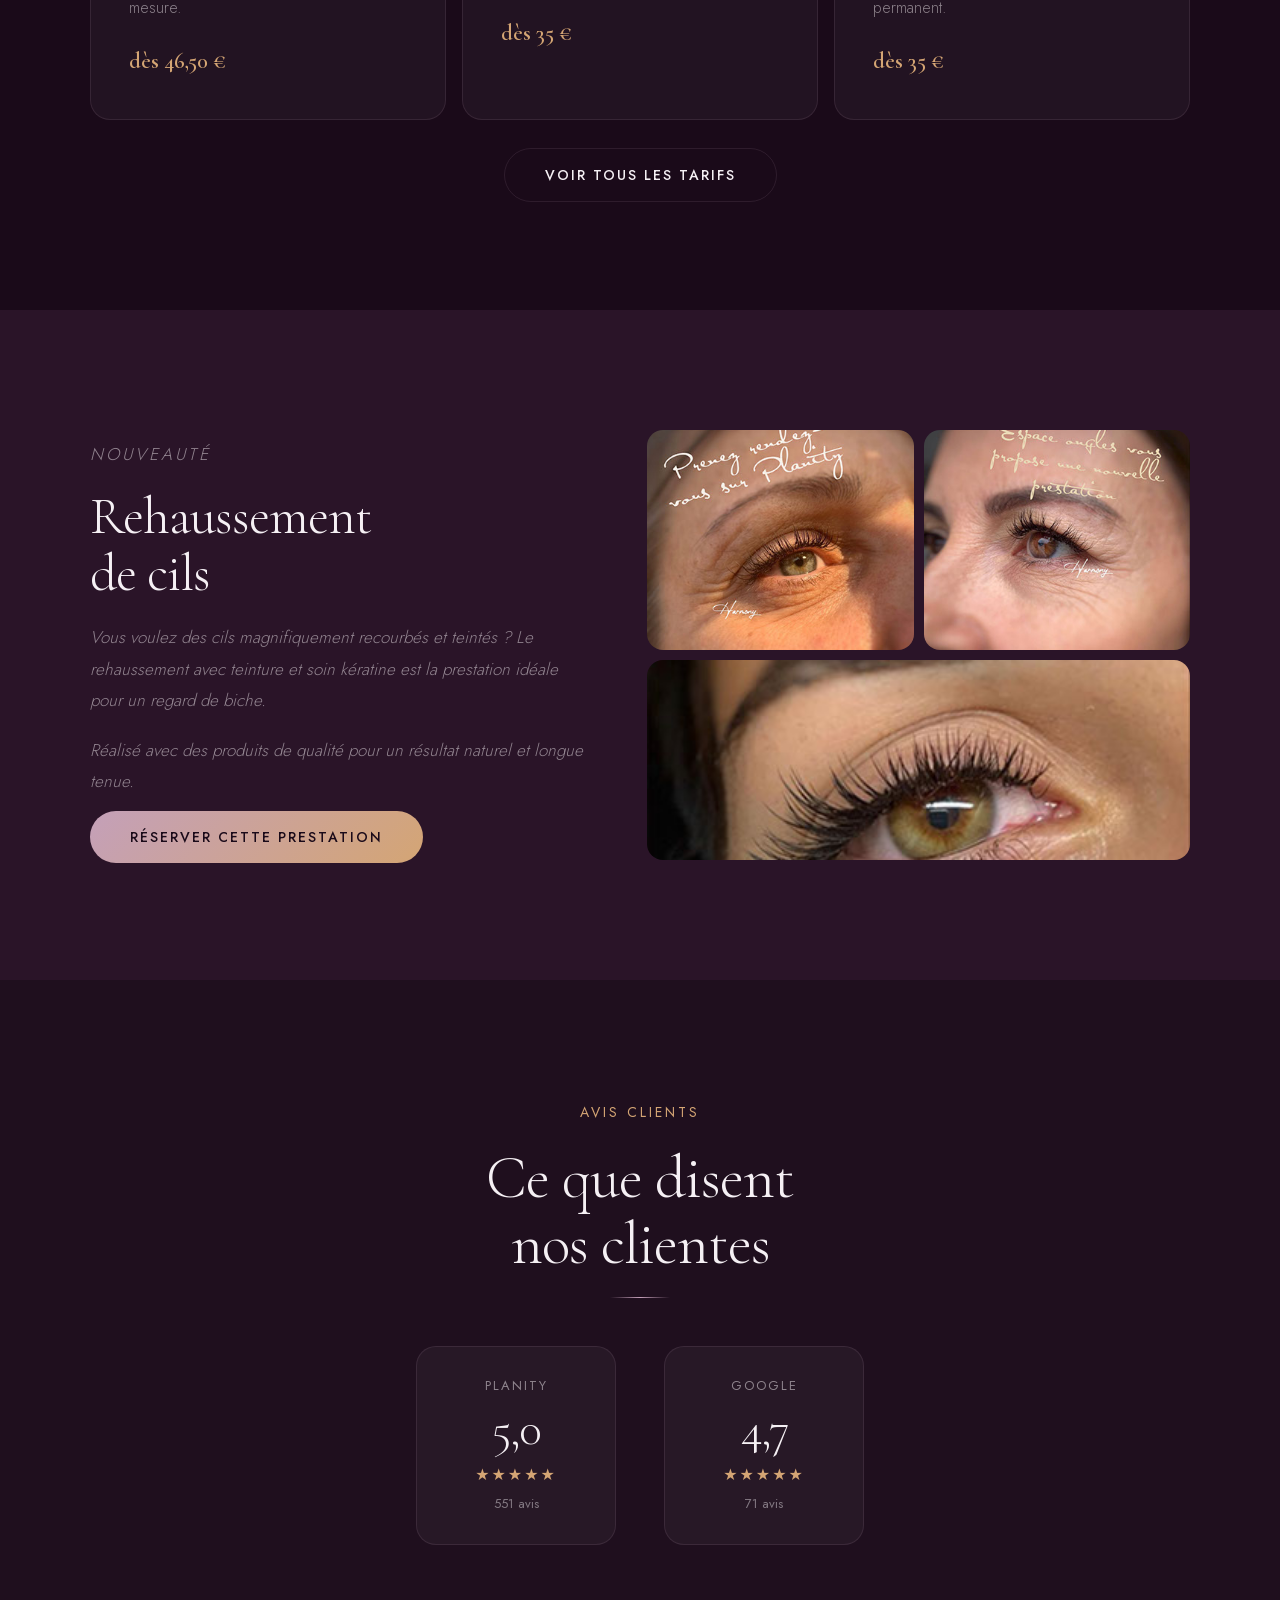
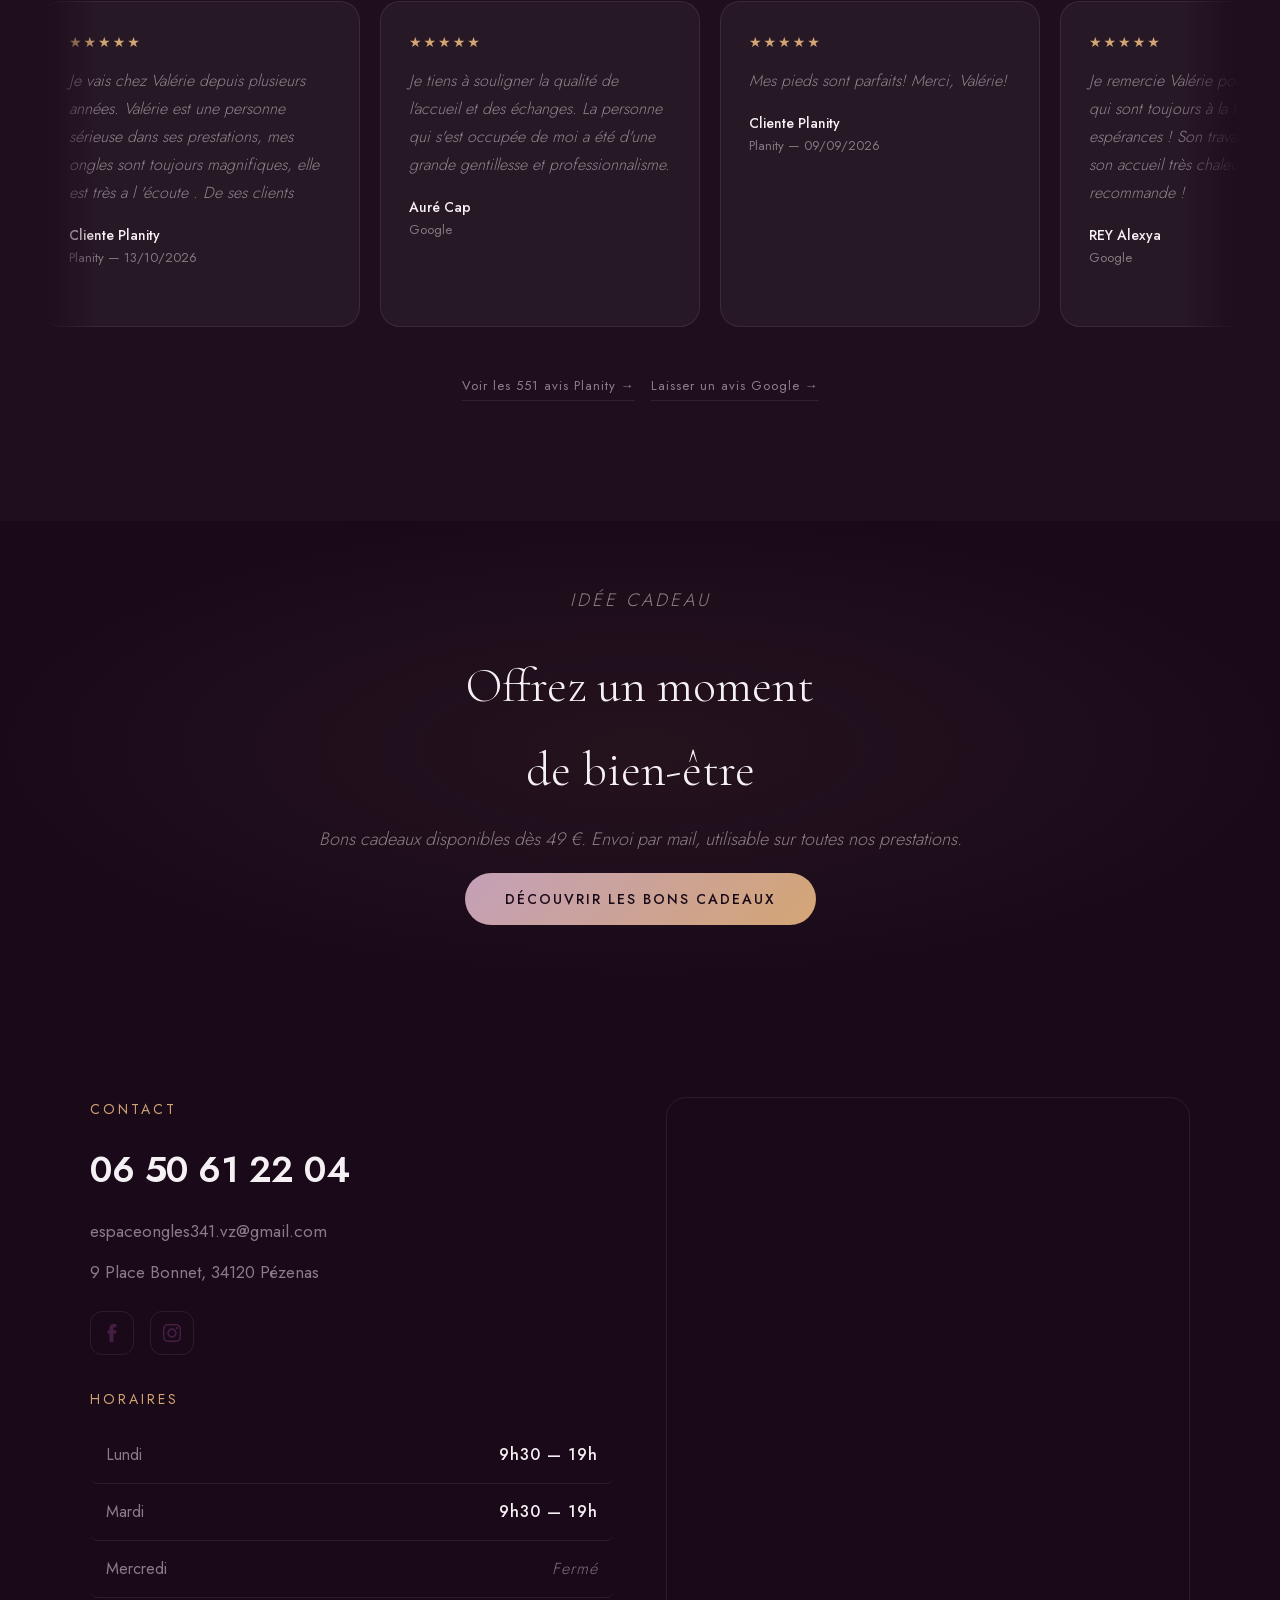
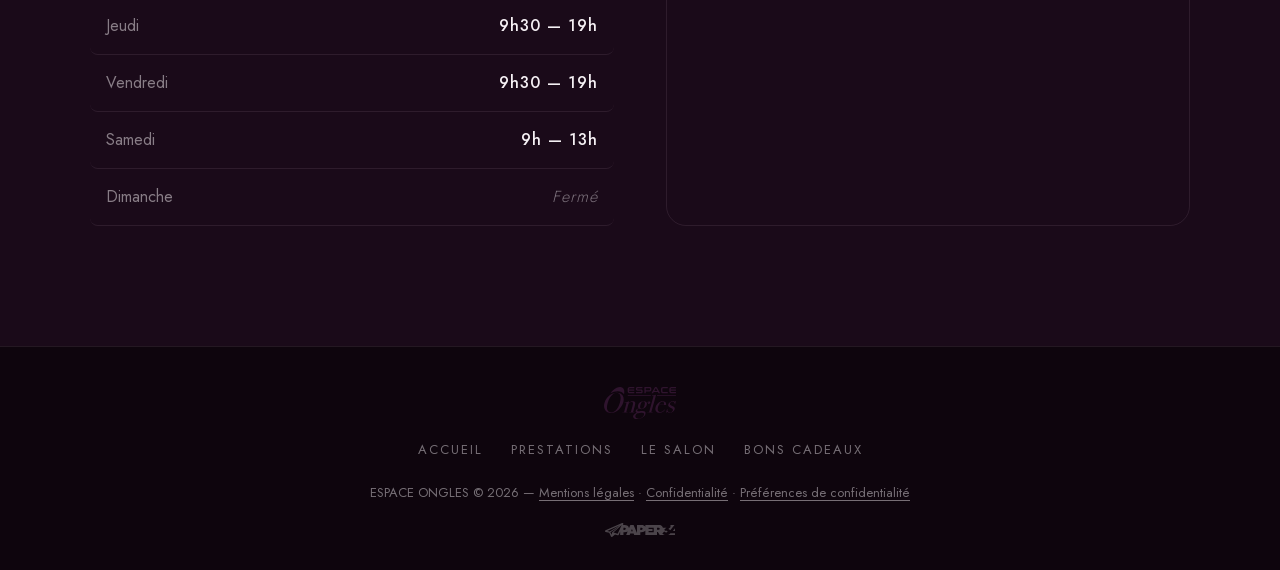
==== commit c8c11d54: "Avis : mise à jour hebdomadaire Planity" ====
--- a/index.html
+++ b/index.html
@@ -1029,7 +1029,7 @@
           <div class="review-badge-source">Planity</div>
           <div class="review-badge-score">5,0</div>
           <div class="review-badge-stars">&#9733;&#9733;&#9733;&#9733;&#9733;</div>
-          <div class="review-badge-count">550 avis</div>
+          <div class="review-badge-count">551 avis</div>
         </a>
         <a href="https://g.page/r/CZNpV8DUpjUWEAE/review" target="_blank" rel="noopener" class="review-badge">
           <div class="review-badge-source">Google</div>
@@ -1046,9 +1046,9 @@
       <div class="reviews-track">
         <div class="review-card">
           <div class="review-card-stars">&#9733;&#9733;&#9733;&#9733;&#9733;</div>
-          <p class="review-card-text">Mes pieds sont parfaits! Merci, Valérie!</p>
-          <p class="review-card-author">Cliente Planity</p>
-          <p class="review-card-platform">Planity — 09/09/2026</p>
+          <p class="review-card-text">Je vais chez Valérie depuis plusieurs années. Valérie est une personne sérieuse dans ses prestations, mes ongles sont toujours magnifiques, elle est très a l 'écoute . De ses clients</p>
+          <p class="review-card-author">Cliente Planity</p>
+          <p class="review-card-platform">Planity — 13/10/2026</p>
         </div>
         <div class="review-card">
           <div class="review-card-stars">&#9733;&#9733;&#9733;&#9733;&#9733;</div>
@@ -1058,9 +1058,9 @@
         </div>
         <div class="review-card">
           <div class="review-card-stars">&#9733;&#9733;&#9733;&#9733;&#9733;</div>
-          <p class="review-card-text">Tout est parfait. Je recommande sans hésiter</p>
-          <p class="review-card-author">Cliente Planity</p>
-          <p class="review-card-platform">Planity — 05/09/2026</p>
+          <p class="review-card-text">Mes pieds sont parfaits! Merci, Valérie!</p>
+          <p class="review-card-author">Cliente Planity</p>
+          <p class="review-card-platform">Planity — 09/09/2026</p>
         </div>
         <div class="review-card">
           <div class="review-card-stars">&#9733;&#9733;&#9733;&#9733;&#9733;</div>
@@ -1070,9 +1070,9 @@
         </div>
         <div class="review-card">
           <div class="review-card-stars">&#9733;&#9733;&#9733;&#9733;&#9733;</div>
-          <p class="review-card-text">Très bel accueil pour un premier rdv. Valérie m’a attendue alors que j’étais en retard car je m’étais perdue. Tout était parfait</p>
-          <p class="review-card-author">Cliente Planity</p>
-          <p class="review-card-platform">Planity — 26/08/2026</p>
+          <p class="review-card-text">Tout est parfait. Je recommande sans hésiter</p>
+          <p class="review-card-author">Cliente Planity</p>
+          <p class="review-card-platform">Planity — 05/09/2026</p>
         </div>
         <div class="review-card">
           <div class="review-card-stars">&#9733;&#9733;&#9733;&#9733;&#9733;</div>
@@ -1082,9 +1082,9 @@
         </div>
         <div class="review-card">
           <div class="review-card-stars">&#9733;&#9733;&#9733;&#9733;&#9733;</div>
-          <p class="review-card-text">Prestations haut de gamme Je recommande +++++</p>
-          <p class="review-card-author">Cliente Planity</p>
-          <p class="review-card-platform">Planity — 03/08/2026</p>
+          <p class="review-card-text">Très bel accueil pour un premier rdv. Valérie m’a attendue alors que j’étais en retard car je m’étais perdue. Tout était parfait</p>
+          <p class="review-card-author">Cliente Planity</p>
+          <p class="review-card-platform">Planity — 26/08/2026</p>
         </div>
         <div class="review-card">
           <div class="review-card-stars">&#9733;&#9733;&#9733;&#9733;&#9733;</div>
@@ -1094,9 +1094,9 @@
         </div>
         <div class="review-card">
           <div class="review-card-stars">&#9733;&#9733;&#9733;&#9733;&#9733;</div>
-          <p class="review-card-text">Enchantée ravie de mes ongles ! 🤩 Merci beaucoup</p>
-          <p class="review-card-author">Cliente Planity</p>
-          <p class="review-card-platform">Planity — 06/07/2026</p>
+          <p class="review-card-text">Prestations haut de gamme Je recommande +++++</p>
+          <p class="review-card-author">Cliente Planity</p>
+          <p class="review-card-platform">Planity — 03/08/2026</p>
         </div>
         <div class="review-card">
           <div class="review-card-stars">&#9733;&#9733;&#9733;&#9733;&#9733;</div>
@@ -1106,9 +1106,9 @@
         </div>
         <div class="review-card">
           <div class="review-card-stars">&#9733;&#9733;&#9733;&#9733;&#9733;</div>
-          <p class="review-card-text">Valérie est toujours très souriante, très bienveillante et de très bons conseils. C'est un vrai bonheur d'aller réaliser une onglerie de qualité chez Espace ongles. Merci beaucoup.</p>
-          <p class="review-card-author">Cliente Planity</p>
-          <p class="review-card-platform">Planity — 01/07/2026</p>
+          <p class="review-card-text">Enchantée ravie de mes ongles ! 🤩 Merci beaucoup</p>
+          <p class="review-card-author">Cliente Planity</p>
+          <p class="review-card-platform">Planity — 06/07/2026</p>
         </div>
         <div class="review-card">
           <div class="review-card-stars">&#9733;&#9733;&#9733;&#9733;&#9733;</div>
@@ -1118,22 +1118,22 @@
         </div>
         <div class="review-card">
           <div class="review-card-stars">&#9733;&#9733;&#9733;&#9733;&#9733;</div>
+          <p class="review-card-text">Valérie est toujours très souriante, très bienveillante et de très bons conseils. C'est un vrai bonheur d'aller réaliser une onglerie de qualité chez Espace ongles. Merci beaucoup.</p>
+          <p class="review-card-author">Cliente Planity</p>
+          <p class="review-card-platform">Planity — 01/07/2026</p>
+        </div>
+        <div class="review-card">
+          <div class="review-card-stars">&#9733;&#9733;&#9733;&#9733;&#9733;</div>
           <p class="review-card-text">Très belle découverte du travail et salon de Valérie qui est charmante, pro, délicate et surtout rapide (45 mins pour un remplissage de 4 semaines) Mes ongles sont superbes, un grand merci</p>
           <p class="review-card-author">Cliente Planity</p>
           <p class="review-card-platform">Planity — 30/06/2026</p>
         </div>
-        <div class="review-card">
-          <div class="review-card-stars">&#9733;&#9733;&#9733;&#9733;&#9733;</div>
-          <p class="review-card-text">Toujours un très bon moment Valérie est toujours très souriante et professionnelle J’adore et je recommande</p>
-          <p class="review-card-author">Cliente Planity</p>
-          <p class="review-card-platform">Planity — 20/06/2026</p>
-        </div>
         <!-- Duplicate set for infinite marquee loop -->
         <div class="review-card">
           <div class="review-card-stars">&#9733;&#9733;&#9733;&#9733;&#9733;</div>
-          <p class="review-card-text">Mes pieds sont parfaits! Merci, Valérie!</p>
-          <p class="review-card-author">Cliente Planity</p>
-          <p class="review-card-platform">Planity — 09/09/2026</p>
+          <p class="review-card-text">Je vais chez Valérie depuis plusieurs années. Valérie est une personne sérieuse dans ses prestations, mes ongles sont toujours magnifiques, elle est très a l 'écoute . De ses clients</p>
+          <p class="review-card-author">Cliente Planity</p>
+          <p class="review-card-platform">Planity — 13/10/2026</p>
         </div>
         <div class="review-card">
           <div class="review-card-stars">&#9733;&#9733;&#9733;&#9733;&#9733;</div>
@@ -1143,9 +1143,9 @@
         </div>
         <div class="review-card">
           <div class="review-card-stars">&#9733;&#9733;&#9733;&#9733;&#9733;</div>
-          <p class="review-card-text">Tout est parfait. Je recommande sans hésiter</p>
-          <p class="review-card-author">Cliente Planity</p>
-          <p class="review-card-platform">Planity — 05/09/2026</p>
+          <p class="review-card-text">Mes pieds sont parfaits! Merci, Valérie!</p>
+          <p class="review-card-author">Cliente Planity</p>
+          <p class="review-card-platform">Planity — 09/09/2026</p>
         </div>
         <div class="review-card">
           <div class="review-card-stars">&#9733;&#9733;&#9733;&#9733;&#9733;</div>
@@ -1155,9 +1155,9 @@
         </div>
         <div class="review-card">
           <div class="review-card-stars">&#9733;&#9733;&#9733;&#9733;&#9733;</div>
-          <p class="review-card-text">Très bel accueil pour un premier rdv. Valérie m’a attendue alors que j’étais en retard car je m’étais perdue. Tout était parfait</p>
-          <p class="review-card-author">Cliente Planity</p>
-          <p class="review-card-platform">Planity — 26/08/2026</p>
+          <p class="review-card-text">Tout est parfait. Je recommande sans hésiter</p>
+          <p class="review-card-author">Cliente Planity</p>
+          <p class="review-card-platform">Planity — 05/09/2026</p>
         </div>
         <div class="review-card">
           <div class="review-card-stars">&#9733;&#9733;&#9733;&#9733;&#9733;</div>
@@ -1167,9 +1167,9 @@
         </div>
         <div class="review-card">
           <div class="review-card-stars">&#9733;&#9733;&#9733;&#9733;&#9733;</div>
-          <p class="review-card-text">Prestations haut de gamme Je recommande +++++</p>
-          <p class="review-card-author">Cliente Planity</p>
-          <p class="review-card-platform">Planity — 03/08/2026</p>
+          <p class="review-card-text">Très bel accueil pour un premier rdv. Valérie m’a attendue alors que j’étais en retard car je m’étais perdue. Tout était parfait</p>
+          <p class="review-card-author">Cliente Planity</p>
+          <p class="review-card-platform">Planity — 26/08/2026</p>
         </div>
         <div class="review-card">
           <div class="review-card-stars">&#9733;&#9733;&#9733;&#9733;&#9733;</div>
@@ -1179,9 +1179,9 @@
         </div>
         <div class="review-card">
           <div class="review-card-stars">&#9733;&#9733;&#9733;&#9733;&#9733;</div>
-          <p class="review-card-text">Enchantée ravie de mes ongles ! 🤩 Merci beaucoup</p>
-          <p class="review-card-author">Cliente Planity</p>
-          <p class="review-card-platform">Planity — 06/07/2026</p>
+          <p class="review-card-text">Prestations haut de gamme Je recommande +++++</p>
+          <p class="review-card-author">Cliente Planity</p>
+          <p class="review-card-platform">Planity — 03/08/2026</p>
         </div>
         <div class="review-card">
           <div class="review-card-stars">&#9733;&#9733;&#9733;&#9733;&#9733;</div>
@@ -1191,9 +1191,9 @@
         </div>
         <div class="review-card">
           <div class="review-card-stars">&#9733;&#9733;&#9733;&#9733;&#9733;</div>
-          <p class="review-card-text">Valérie est toujours très souriante, très bienveillante et de très bons conseils. C'est un vrai bonheur d'aller réaliser une onglerie de qualité chez Espace ongles. Merci beaucoup.</p>
-          <p class="review-card-author">Cliente Planity</p>
-          <p class="review-card-platform">Planity — 01/07/2026</p>
+          <p class="review-card-text">Enchantée ravie de mes ongles ! 🤩 Merci beaucoup</p>
+          <p class="review-card-author">Cliente Planity</p>
+          <p class="review-card-platform">Planity — 06/07/2026</p>
         </div>
         <div class="review-card">
           <div class="review-card-stars">&#9733;&#9733;&#9733;&#9733;&#9733;</div>
@@ -1203,15 +1203,15 @@
         </div>
         <div class="review-card">
           <div class="review-card-stars">&#9733;&#9733;&#9733;&#9733;&#9733;</div>
+          <p class="review-card-text">Valérie est toujours très souriante, très bienveillante et de très bons conseils. C'est un vrai bonheur d'aller réaliser une onglerie de qualité chez Espace ongles. Merci beaucoup.</p>
+          <p class="review-card-author">Cliente Planity</p>
+          <p class="review-card-platform">Planity — 01/07/2026</p>
+        </div>
+        <div class="review-card">
+          <div class="review-card-stars">&#9733;&#9733;&#9733;&#9733;&#9733;</div>
           <p class="review-card-text">Très belle découverte du travail et salon de Valérie qui est charmante, pro, délicate et surtout rapide (45 mins pour un remplissage de 4 semaines) Mes ongles sont superbes, un grand merci</p>
           <p class="review-card-author">Cliente Planity</p>
           <p class="review-card-platform">Planity — 30/06/2026</p>
-        </div>
-        <div class="review-card">
-          <div class="review-card-stars">&#9733;&#9733;&#9733;&#9733;&#9733;</div>
-          <p class="review-card-text">Toujours un très bon moment Valérie est toujours très souriante et professionnelle J’adore et je recommande</p>
-          <p class="review-card-author">Cliente Planity</p>
-          <p class="review-card-platform">Planity — 20/06/2026</p>
         </div>
       </div>
       <!-- /AVIS:TRACK -->
@@ -1219,7 +1219,7 @@
 
     <!-- AVIS:CTA -->
     <div class="reviews-cta">
-      <a href="https://www.planity.com/espace-ongles-34120-pezenas" target="_blank" rel="noopener">Voir les 550 avis Planity &rarr;</a>
+      <a href="https://www.planity.com/espace-ongles-34120-pezenas" target="_blank" rel="noopener">Voir les 551 avis Planity &rarr;</a>
       <a href="https://g.page/r/CZNpV8DUpjUWEAE/review" target="_blank" rel="noopener">Laisser un avis Google &rarr;</a>
     </div>
     <!-- /AVIS:CTA -->
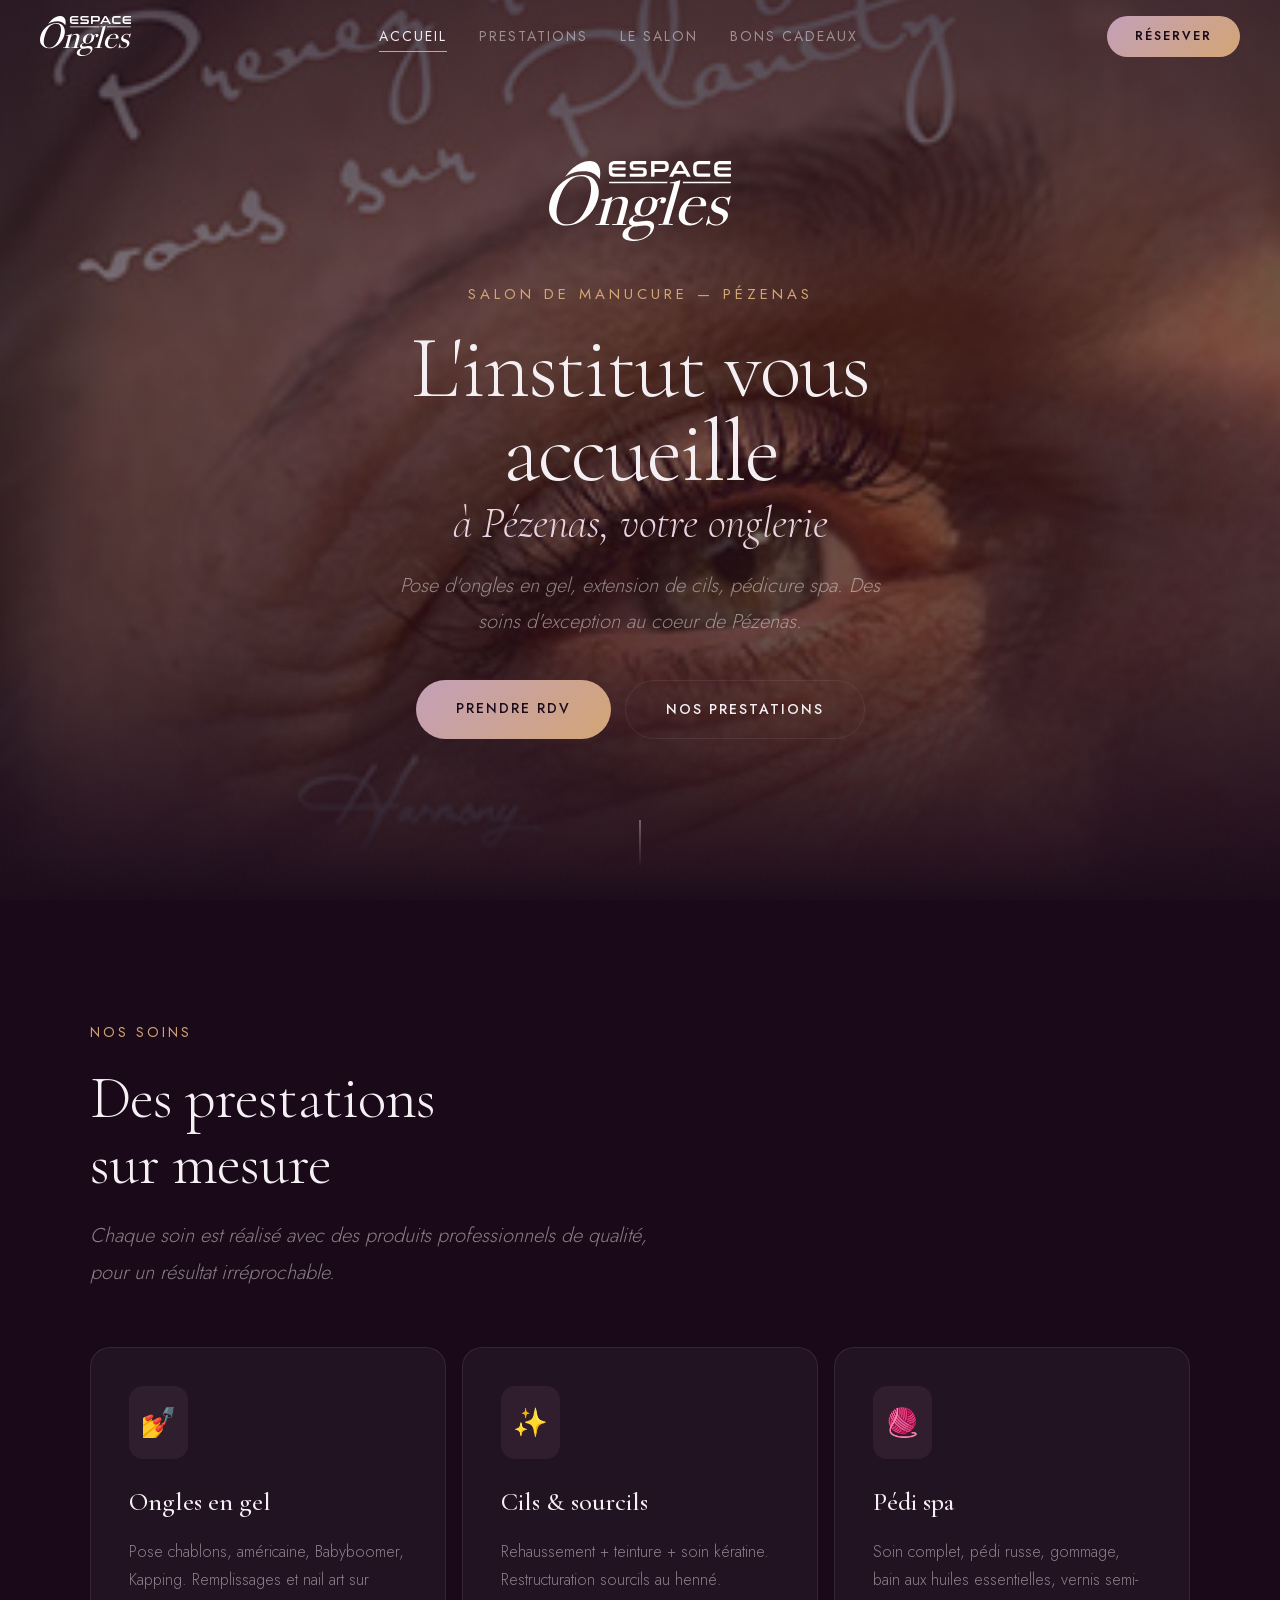
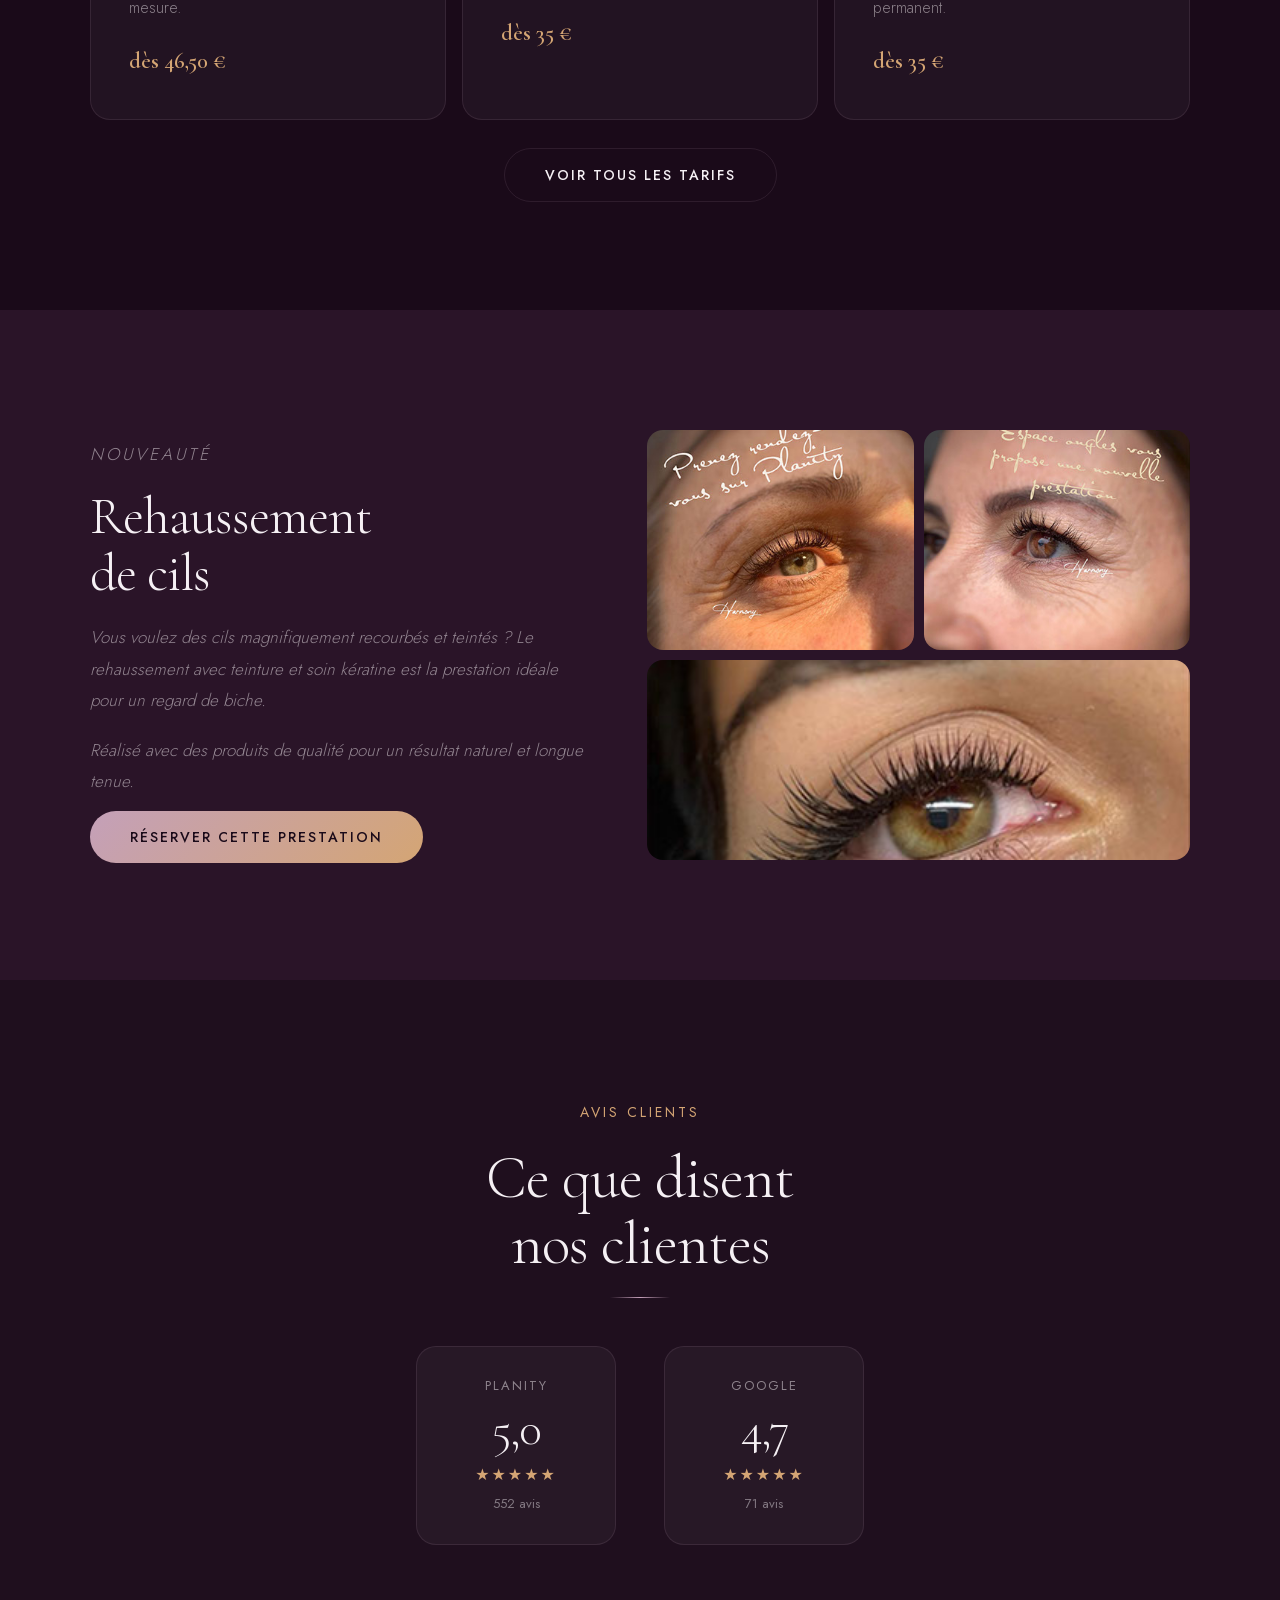
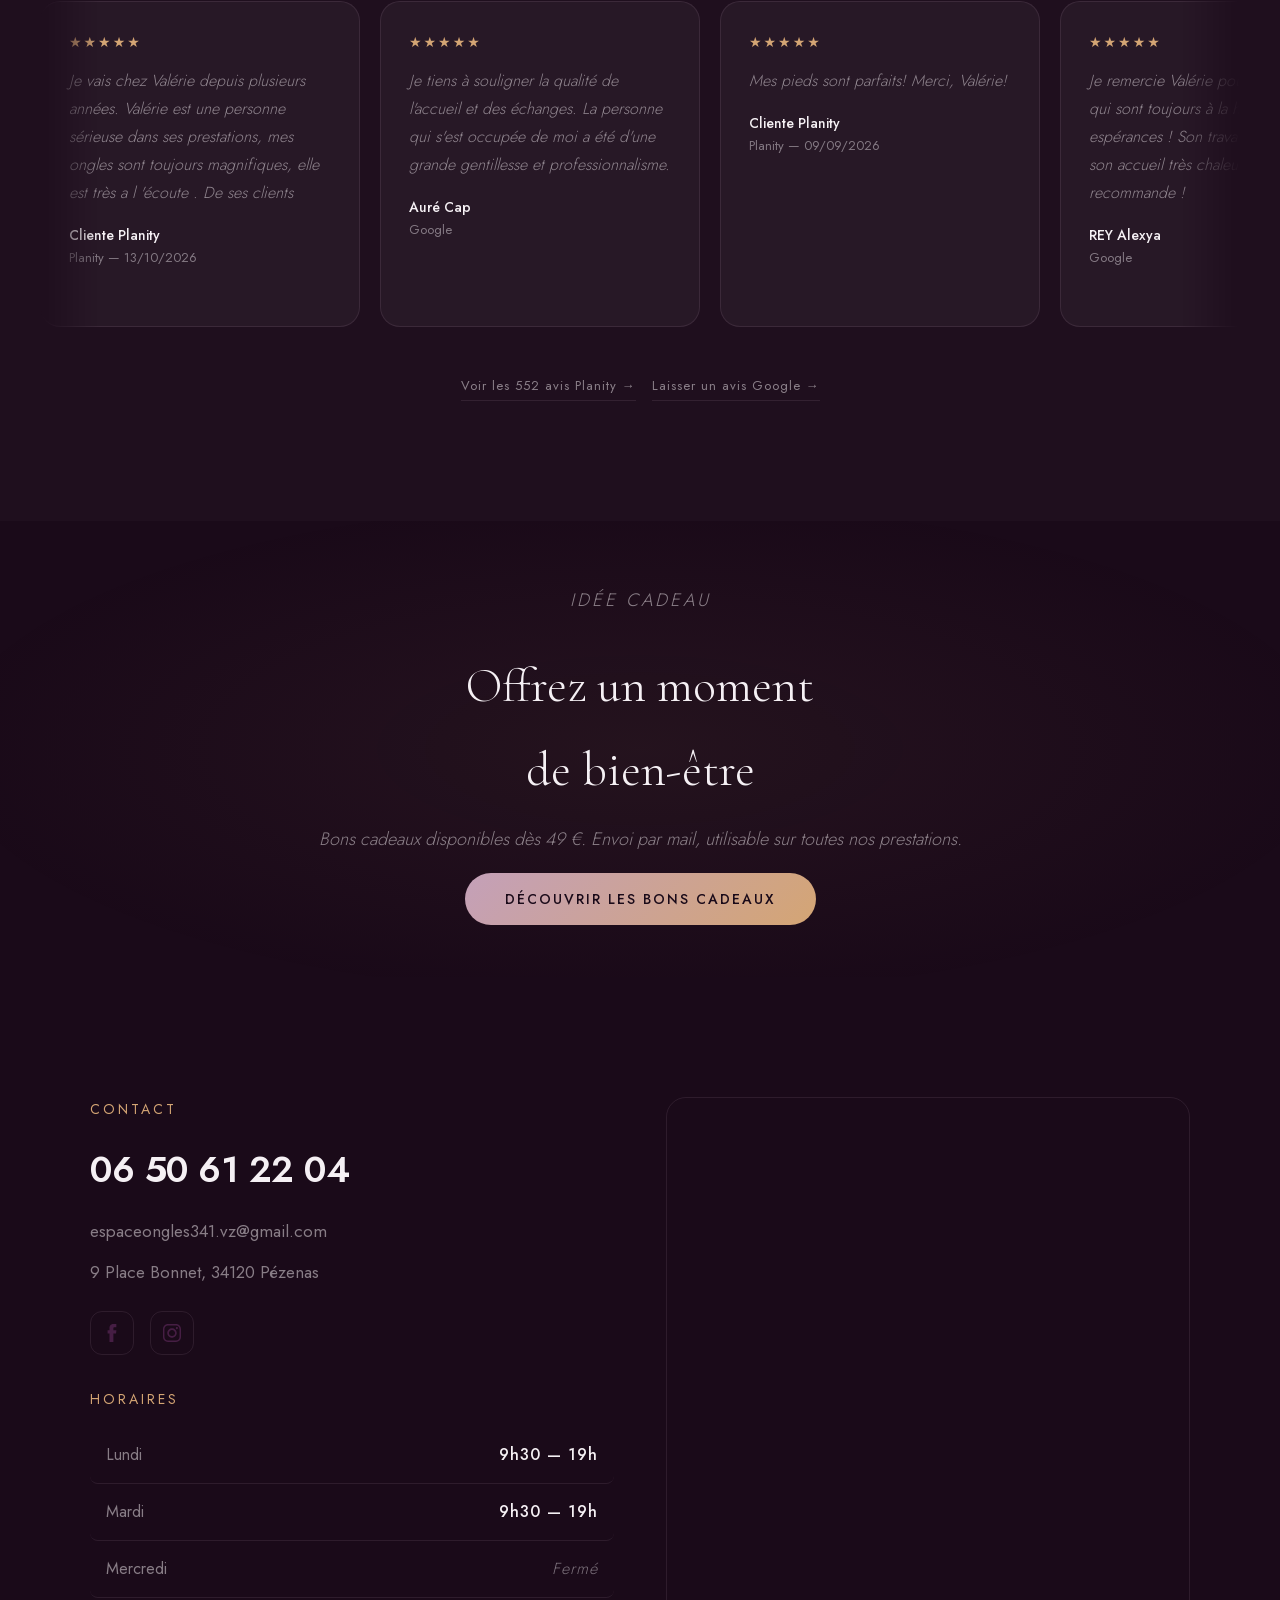
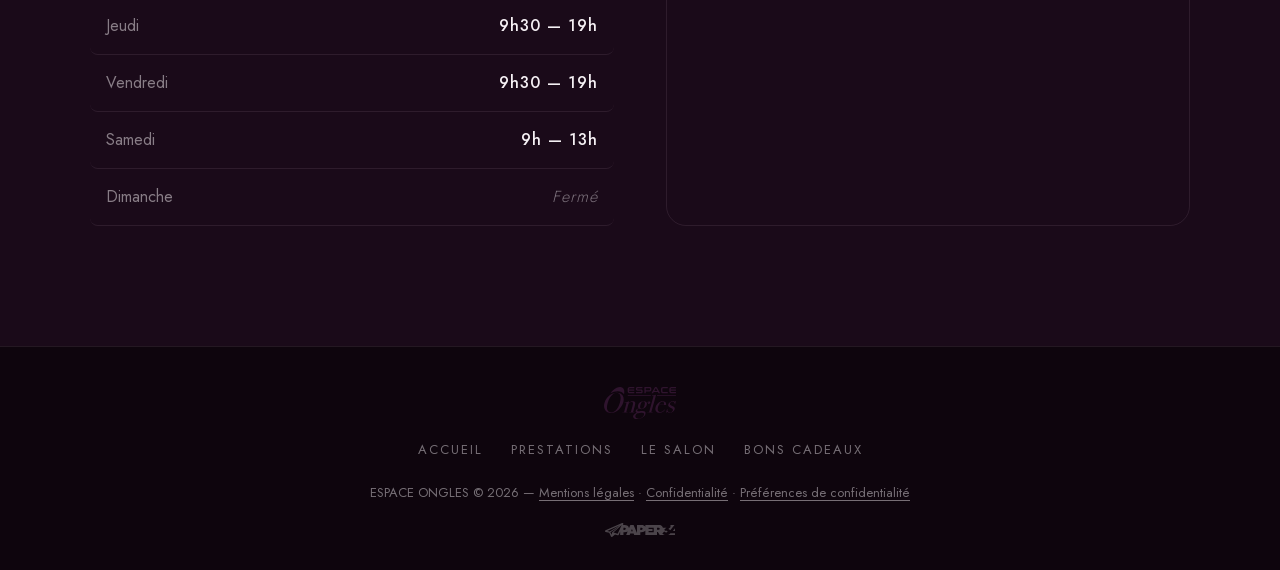
==== commit 4e513448: "Avis : mise à jour hebdomadaire Planity" ====
--- a/index.html
+++ b/index.html
@@ -1029,7 +1029,7 @@
           <div class="review-badge-source">Planity</div>
           <div class="review-badge-score">5,0</div>
           <div class="review-badge-stars">&#9733;&#9733;&#9733;&#9733;&#9733;</div>
-          <div class="review-badge-count">551 avis</div>
+          <div class="review-badge-count">552 avis</div>
         </a>
         <a href="https://g.page/r/CZNpV8DUpjUWEAE/review" target="_blank" rel="noopener" class="review-badge">
           <div class="review-badge-source">Google</div>
@@ -1219,7 +1219,7 @@
 
     <!-- AVIS:CTA -->
     <div class="reviews-cta">
-      <a href="https://www.planity.com/espace-ongles-34120-pezenas" target="_blank" rel="noopener">Voir les 551 avis Planity &rarr;</a>
+      <a href="https://www.planity.com/espace-ongles-34120-pezenas" target="_blank" rel="noopener">Voir les 552 avis Planity &rarr;</a>
       <a href="https://g.page/r/CZNpV8DUpjUWEAE/review" target="_blank" rel="noopener">Laisser un avis Google &rarr;</a>
     </div>
     <!-- /AVIS:CTA -->
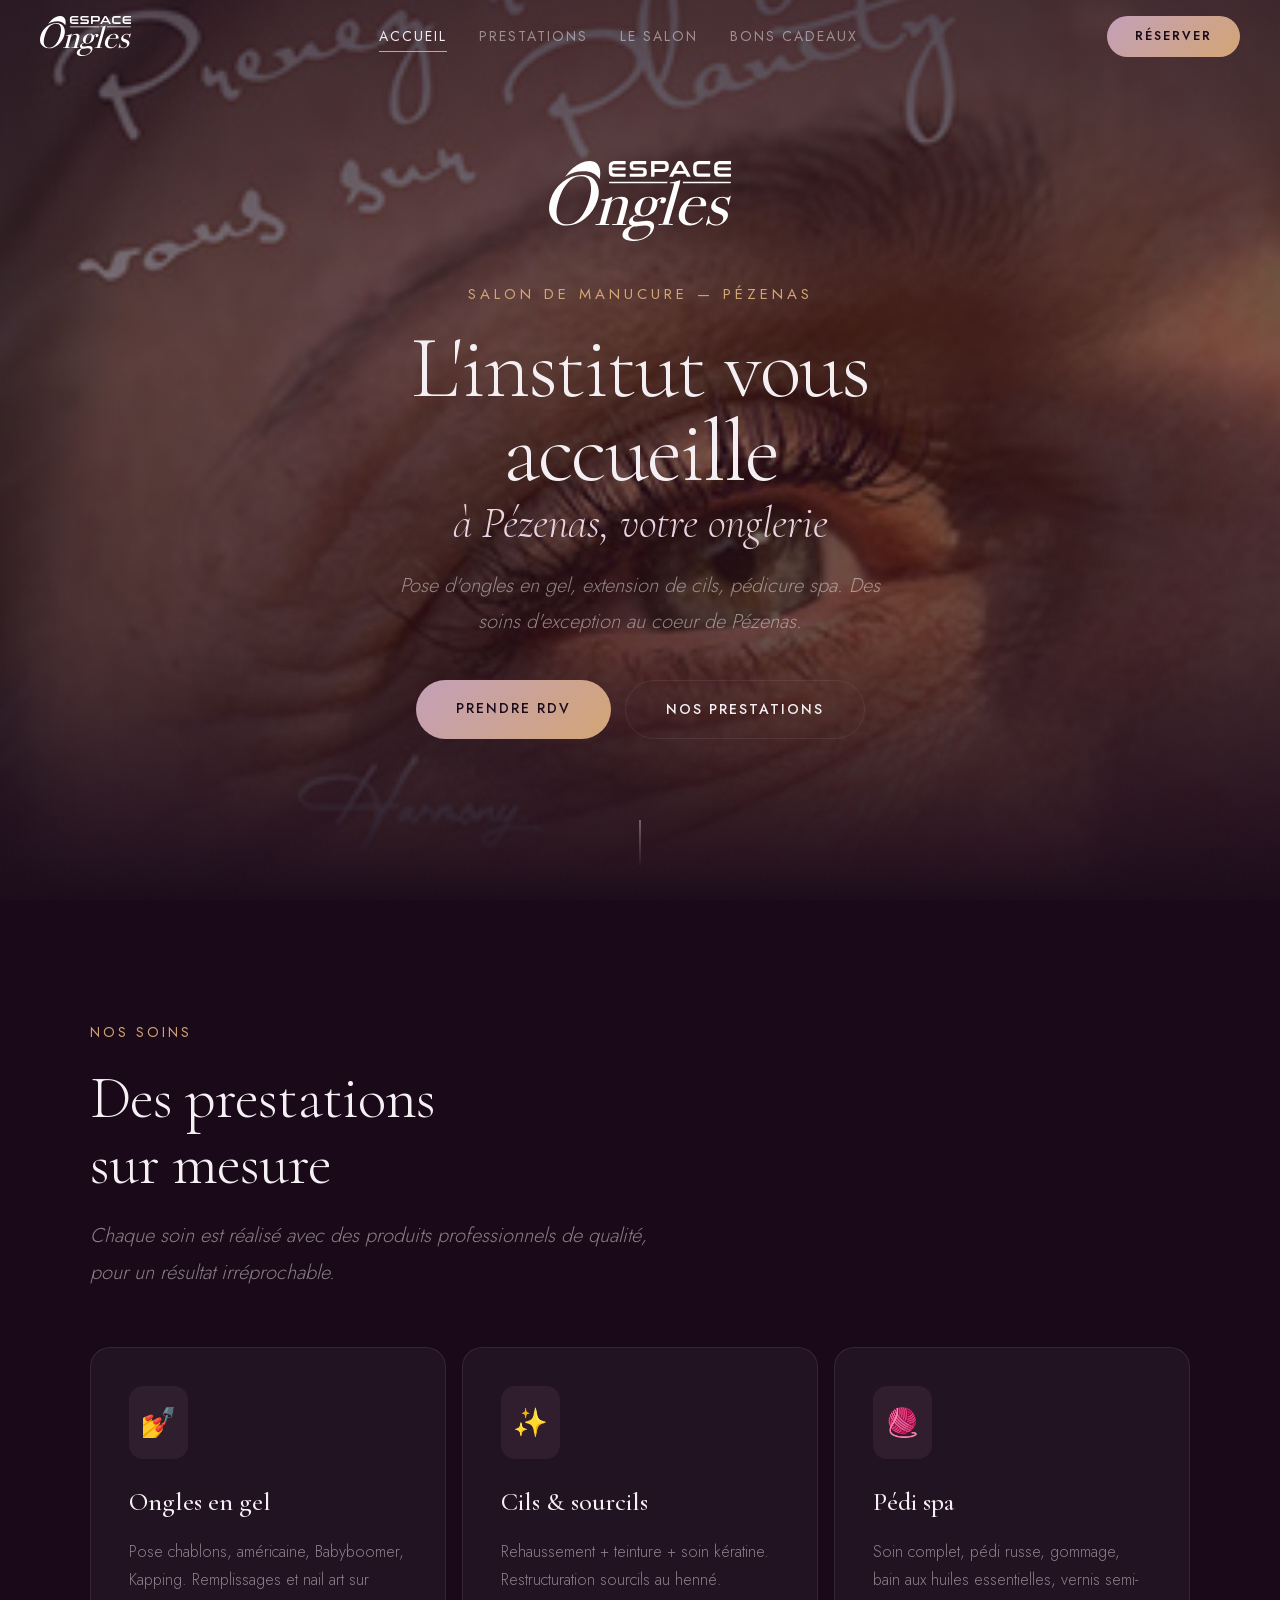
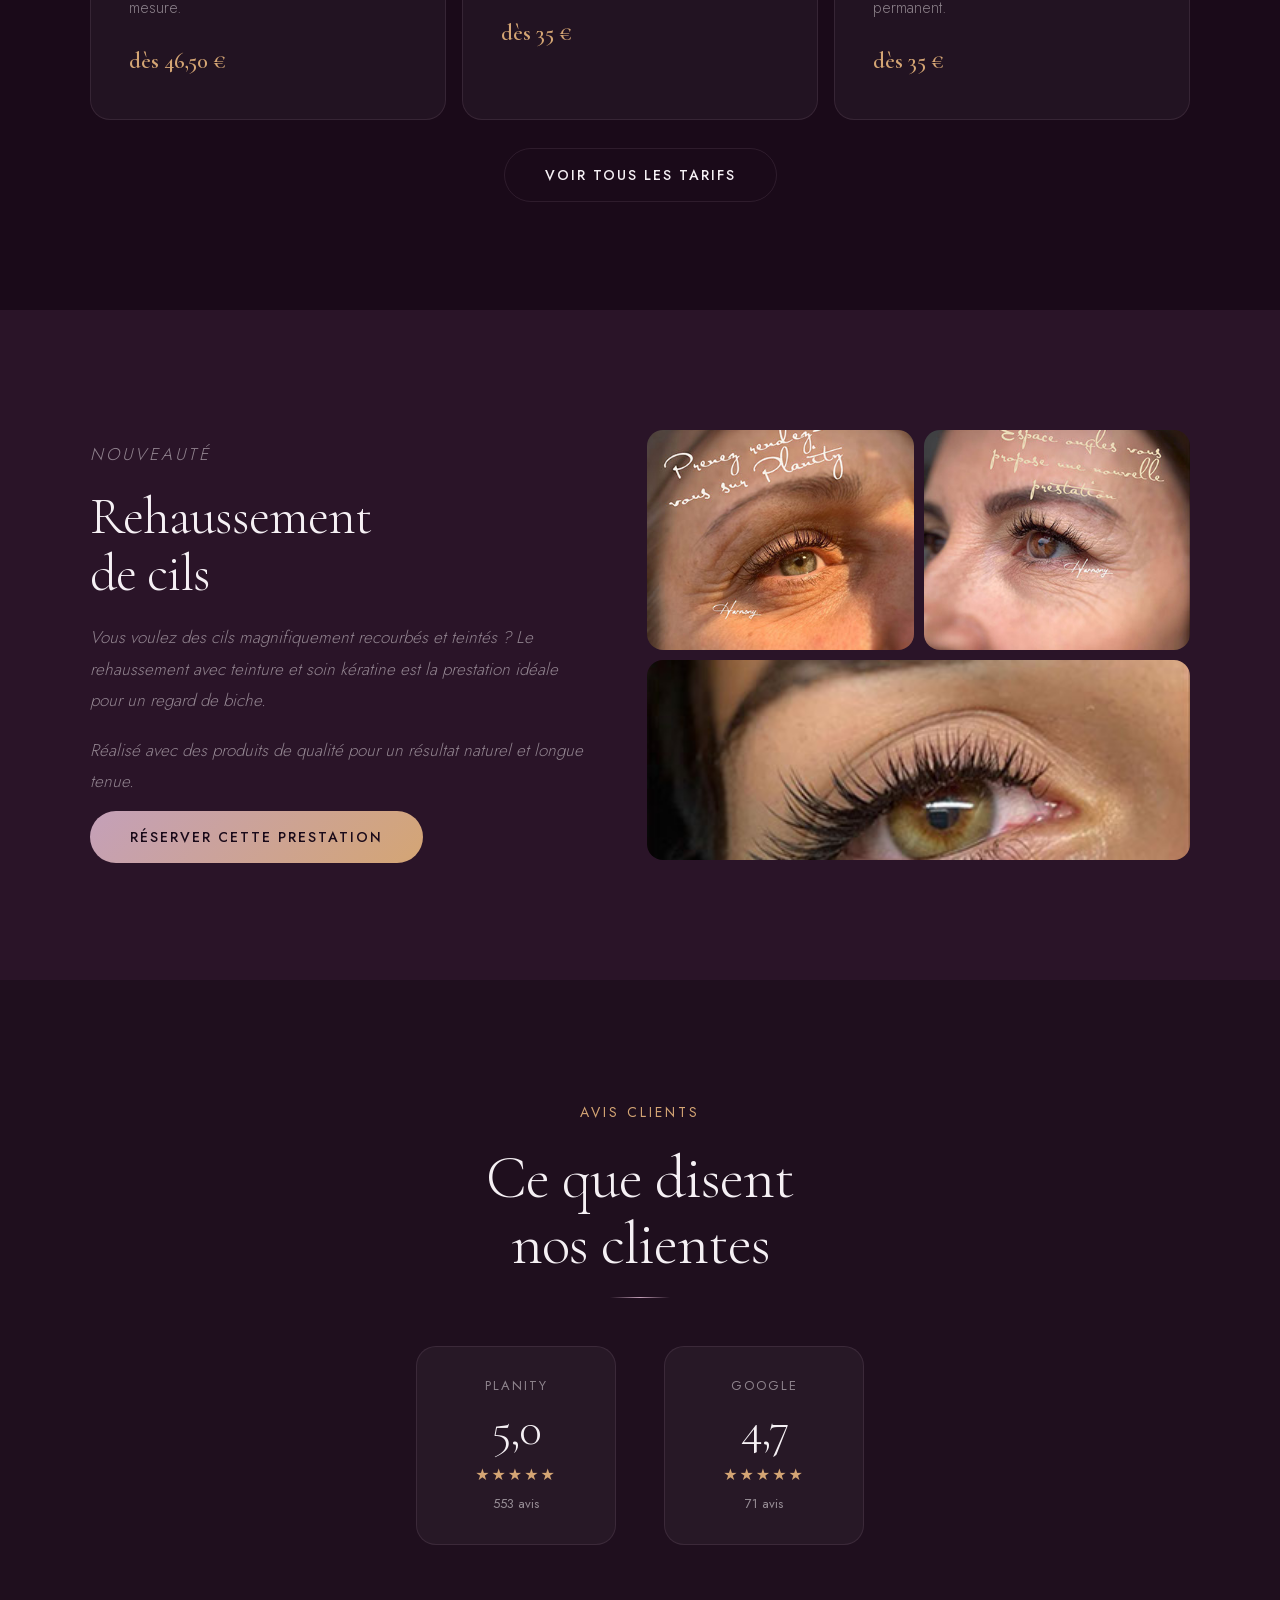
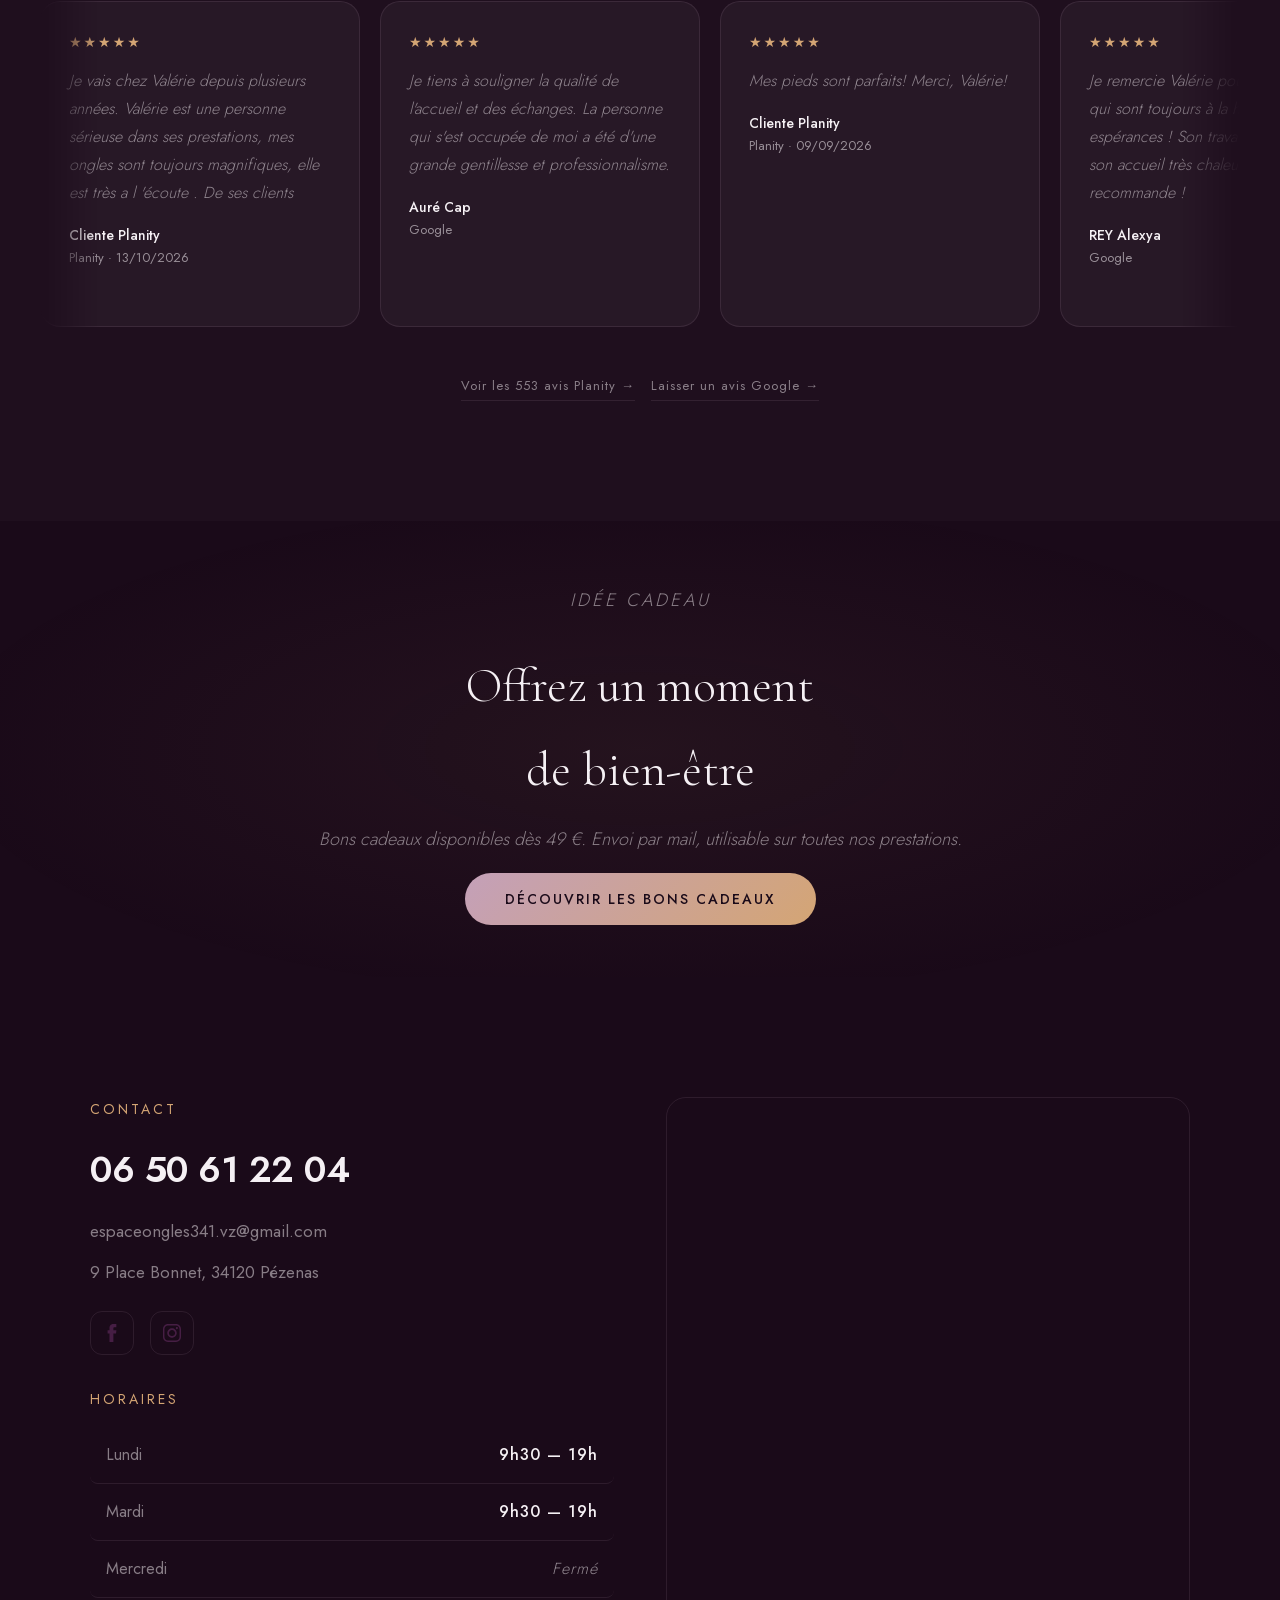
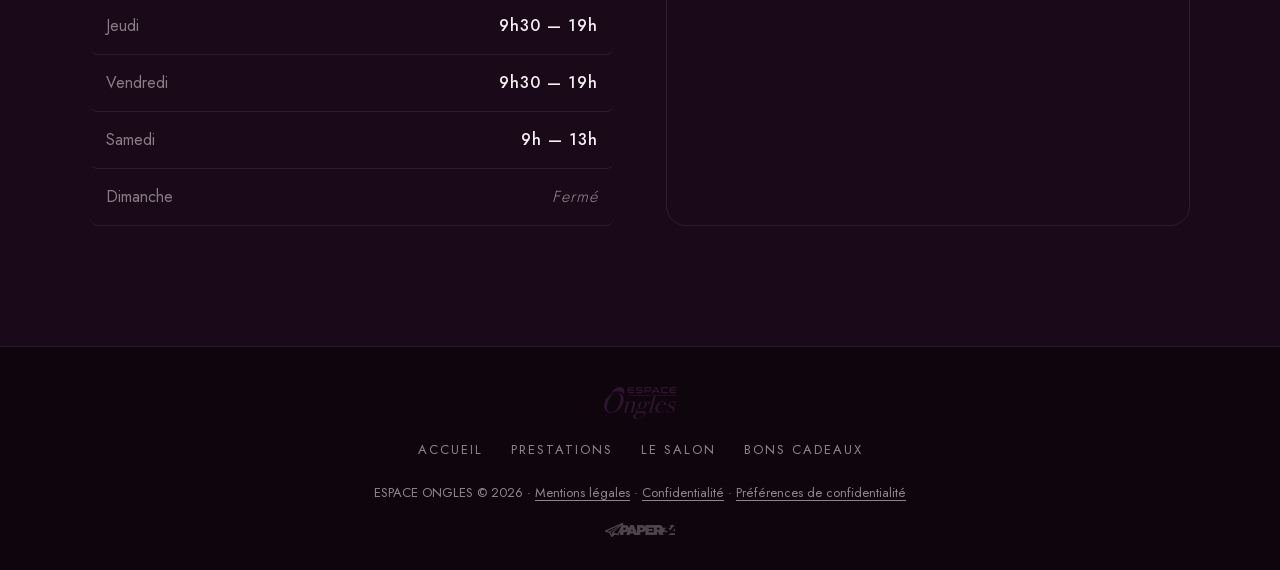
==== commit 379910e7: "Perf : vidéos héros réencodées sans piste audio (mobile 3,5 Mo → 0,75 Mo, desktop 10,4 → 6,6 Mo), we" ====
--- a/index.html
+++ b/index.html
@@ -47,7 +47,7 @@
       --gold: #d4a574;
       --text: #f5f0f4;
       --text-muted: rgba(245,240,244,0.5);
-      --text-dim: rgba(245,240,244,0.45);
+      --text-dim: rgba(245,240,244,0.55);
       --border: rgba(196,160,185,0.12);
       --purple: #461E44;
       --radius: 20px;
@@ -1029,7 +1029,7 @@
           <div class="review-badge-source">Planity</div>
           <div class="review-badge-score">5,0</div>
           <div class="review-badge-stars">&#9733;&#9733;&#9733;&#9733;&#9733;</div>
-          <div class="review-badge-count">552 avis</div>
+          <div class="review-badge-count">553 avis</div>
         </a>
         <a href="https://g.page/r/CZNpV8DUpjUWEAE/review" target="_blank" rel="noopener" class="review-badge">
           <div class="review-badge-source">Google</div>
@@ -1048,7 +1048,7 @@
           <div class="review-card-stars">&#9733;&#9733;&#9733;&#9733;&#9733;</div>
           <p class="review-card-text">Je vais chez Valérie depuis plusieurs années. Valérie est une personne sérieuse dans ses prestations, mes ongles sont toujours magnifiques, elle est très a l 'écoute . De ses clients</p>
           <p class="review-card-author">Cliente Planity</p>
-          <p class="review-card-platform">Planity — 13/10/2026</p>
+          <p class="review-card-platform">Planity · 13/10/2026</p>
         </div>
         <div class="review-card">
           <div class="review-card-stars">&#9733;&#9733;&#9733;&#9733;&#9733;</div>
@@ -1060,7 +1060,7 @@
           <div class="review-card-stars">&#9733;&#9733;&#9733;&#9733;&#9733;</div>
           <p class="review-card-text">Mes pieds sont parfaits! Merci, Valérie!</p>
           <p class="review-card-author">Cliente Planity</p>
-          <p class="review-card-platform">Planity — 09/09/2026</p>
+          <p class="review-card-platform">Planity · 09/09/2026</p>
         </div>
         <div class="review-card">
           <div class="review-card-stars">&#9733;&#9733;&#9733;&#9733;&#9733;</div>
@@ -1072,7 +1072,7 @@
           <div class="review-card-stars">&#9733;&#9733;&#9733;&#9733;&#9733;</div>
           <p class="review-card-text">Tout est parfait. Je recommande sans hésiter</p>
           <p class="review-card-author">Cliente Planity</p>
-          <p class="review-card-platform">Planity — 05/09/2026</p>
+          <p class="review-card-platform">Planity · 05/09/2026</p>
         </div>
         <div class="review-card">
           <div class="review-card-stars">&#9733;&#9733;&#9733;&#9733;&#9733;</div>
@@ -1084,7 +1084,7 @@
           <div class="review-card-stars">&#9733;&#9733;&#9733;&#9733;&#9733;</div>
           <p class="review-card-text">Très bel accueil pour un premier rdv. Valérie m’a attendue alors que j’étais en retard car je m’étais perdue. Tout était parfait</p>
           <p class="review-card-author">Cliente Planity</p>
-          <p class="review-card-platform">Planity — 26/08/2026</p>
+          <p class="review-card-platform">Planity · 26/08/2026</p>
         </div>
         <div class="review-card">
           <div class="review-card-stars">&#9733;&#9733;&#9733;&#9733;&#9733;</div>
@@ -1096,7 +1096,7 @@
           <div class="review-card-stars">&#9733;&#9733;&#9733;&#9733;&#9733;</div>
           <p class="review-card-text">Prestations haut de gamme Je recommande +++++</p>
           <p class="review-card-author">Cliente Planity</p>
-          <p class="review-card-platform">Planity — 03/08/2026</p>
+          <p class="review-card-platform">Planity · 03/08/2026</p>
         </div>
         <div class="review-card">
           <div class="review-card-stars">&#9733;&#9733;&#9733;&#9733;&#9733;</div>
@@ -1108,7 +1108,7 @@
           <div class="review-card-stars">&#9733;&#9733;&#9733;&#9733;&#9733;</div>
           <p class="review-card-text">Enchantée ravie de mes ongles ! 🤩 Merci beaucoup</p>
           <p class="review-card-author">Cliente Planity</p>
-          <p class="review-card-platform">Planity — 06/07/2026</p>
+          <p class="review-card-platform">Planity · 06/07/2026</p>
         </div>
         <div class="review-card">
           <div class="review-card-stars">&#9733;&#9733;&#9733;&#9733;&#9733;</div>
@@ -1120,20 +1120,20 @@
           <div class="review-card-stars">&#9733;&#9733;&#9733;&#9733;&#9733;</div>
           <p class="review-card-text">Valérie est toujours très souriante, très bienveillante et de très bons conseils. C'est un vrai bonheur d'aller réaliser une onglerie de qualité chez Espace ongles. Merci beaucoup.</p>
           <p class="review-card-author">Cliente Planity</p>
-          <p class="review-card-platform">Planity — 01/07/2026</p>
+          <p class="review-card-platform">Planity · 01/07/2026</p>
         </div>
         <div class="review-card">
           <div class="review-card-stars">&#9733;&#9733;&#9733;&#9733;&#9733;</div>
           <p class="review-card-text">Très belle découverte du travail et salon de Valérie qui est charmante, pro, délicate et surtout rapide (45 mins pour un remplissage de 4 semaines) Mes ongles sont superbes, un grand merci</p>
           <p class="review-card-author">Cliente Planity</p>
-          <p class="review-card-platform">Planity — 30/06/2026</p>
+          <p class="review-card-platform">Planity · 30/06/2026</p>
         </div>
         <!-- Duplicate set for infinite marquee loop -->
         <div class="review-card">
           <div class="review-card-stars">&#9733;&#9733;&#9733;&#9733;&#9733;</div>
           <p class="review-card-text">Je vais chez Valérie depuis plusieurs années. Valérie est une personne sérieuse dans ses prestations, mes ongles sont toujours magnifiques, elle est très a l 'écoute . De ses clients</p>
           <p class="review-card-author">Cliente Planity</p>
-          <p class="review-card-platform">Planity — 13/10/2026</p>
+          <p class="review-card-platform">Planity · 13/10/2026</p>
         </div>
         <div class="review-card">
           <div class="review-card-stars">&#9733;&#9733;&#9733;&#9733;&#9733;</div>
@@ -1145,7 +1145,7 @@
           <div class="review-card-stars">&#9733;&#9733;&#9733;&#9733;&#9733;</div>
           <p class="review-card-text">Mes pieds sont parfaits! Merci, Valérie!</p>
           <p class="review-card-author">Cliente Planity</p>
-          <p class="review-card-platform">Planity — 09/09/2026</p>
+          <p class="review-card-platform">Planity · 09/09/2026</p>
         </div>
         <div class="review-card">
           <div class="review-card-stars">&#9733;&#9733;&#9733;&#9733;&#9733;</div>
@@ -1157,7 +1157,7 @@
           <div class="review-card-stars">&#9733;&#9733;&#9733;&#9733;&#9733;</div>
           <p class="review-card-text">Tout est parfait. Je recommande sans hésiter</p>
           <p class="review-card-author">Cliente Planity</p>
-          <p class="review-card-platform">Planity — 05/09/2026</p>
+          <p class="review-card-platform">Planity · 05/09/2026</p>
         </div>
         <div class="review-card">
           <div class="review-card-stars">&#9733;&#9733;&#9733;&#9733;&#9733;</div>
@@ -1169,7 +1169,7 @@
           <div class="review-card-stars">&#9733;&#9733;&#9733;&#9733;&#9733;</div>
           <p class="review-card-text">Très bel accueil pour un premier rdv. Valérie m’a attendue alors que j’étais en retard car je m’étais perdue. Tout était parfait</p>
           <p class="review-card-author">Cliente Planity</p>
-          <p class="review-card-platform">Planity — 26/08/2026</p>
+          <p class="review-card-platform">Planity · 26/08/2026</p>
         </div>
         <div class="review-card">
           <div class="review-card-stars">&#9733;&#9733;&#9733;&#9733;&#9733;</div>
@@ -1181,7 +1181,7 @@
           <div class="review-card-stars">&#9733;&#9733;&#9733;&#9733;&#9733;</div>
           <p class="review-card-text">Prestations haut de gamme Je recommande +++++</p>
           <p class="review-card-author">Cliente Planity</p>
-          <p class="review-card-platform">Planity — 03/08/2026</p>
+          <p class="review-card-platform">Planity · 03/08/2026</p>
         </div>
         <div class="review-card">
           <div class="review-card-stars">&#9733;&#9733;&#9733;&#9733;&#9733;</div>
@@ -1193,7 +1193,7 @@
           <div class="review-card-stars">&#9733;&#9733;&#9733;&#9733;&#9733;</div>
           <p class="review-card-text">Enchantée ravie de mes ongles ! 🤩 Merci beaucoup</p>
           <p class="review-card-author">Cliente Planity</p>
-          <p class="review-card-platform">Planity — 06/07/2026</p>
+          <p class="review-card-platform">Planity · 06/07/2026</p>
         </div>
         <div class="review-card">
           <div class="review-card-stars">&#9733;&#9733;&#9733;&#9733;&#9733;</div>
@@ -1205,13 +1205,13 @@
           <div class="review-card-stars">&#9733;&#9733;&#9733;&#9733;&#9733;</div>
           <p class="review-card-text">Valérie est toujours très souriante, très bienveillante et de très bons conseils. C'est un vrai bonheur d'aller réaliser une onglerie de qualité chez Espace ongles. Merci beaucoup.</p>
           <p class="review-card-author">Cliente Planity</p>
-          <p class="review-card-platform">Planity — 01/07/2026</p>
+          <p class="review-card-platform">Planity · 01/07/2026</p>
         </div>
         <div class="review-card">
           <div class="review-card-stars">&#9733;&#9733;&#9733;&#9733;&#9733;</div>
           <p class="review-card-text">Très belle découverte du travail et salon de Valérie qui est charmante, pro, délicate et surtout rapide (45 mins pour un remplissage de 4 semaines) Mes ongles sont superbes, un grand merci</p>
           <p class="review-card-author">Cliente Planity</p>
-          <p class="review-card-platform">Planity — 30/06/2026</p>
+          <p class="review-card-platform">Planity · 30/06/2026</p>
         </div>
       </div>
       <!-- /AVIS:TRACK -->
@@ -1219,7 +1219,7 @@
 
     <!-- AVIS:CTA -->
     <div class="reviews-cta">
-      <a href="https://www.planity.com/espace-ongles-34120-pezenas" target="_blank" rel="noopener">Voir les 552 avis Planity &rarr;</a>
+      <a href="https://www.planity.com/espace-ongles-34120-pezenas" target="_blank" rel="noopener">Voir les 553 avis Planity &rarr;</a>
       <a href="https://g.page/r/CZNpV8DUpjUWEAE/review" target="_blank" rel="noopener">Laisser un avis Google &rarr;</a>
     </div>
     <!-- /AVIS:CTA -->
@@ -1273,7 +1273,7 @@
       <a href="/le-salon">Le Salon</a>
       <a href="/offrir-un-bon-cadeau">Bons Cadeaux</a>
     </div>
-    <p class="footer-legal">ESPACE ONGLES &copy; <script>document.write(new Date().getFullYear())</script> &mdash; <a href="/mentions-legales">Mentions légales</a> · <a href="/confidentialite">Confidentialité</a> · <a href="#" data-prefs>Préférences de confidentialité</a></p>
+    <p class="footer-legal">ESPACE ONGLES &copy; <script>document.write(new Date().getFullYear())</script> · <a href="/mentions-legales">Mentions légales</a> · <a href="/confidentialite">Confidentialité</a> · <a href="#" data-prefs>Préférences de confidentialité</a></p>
     <p class="footer-credit"><a href="https://paper34.fr" target="_blank" rel="noopener"><img src="images/logoblanc-paper34.svg" alt="Site créé par Paper34"/></a></p>
   </footer>
 
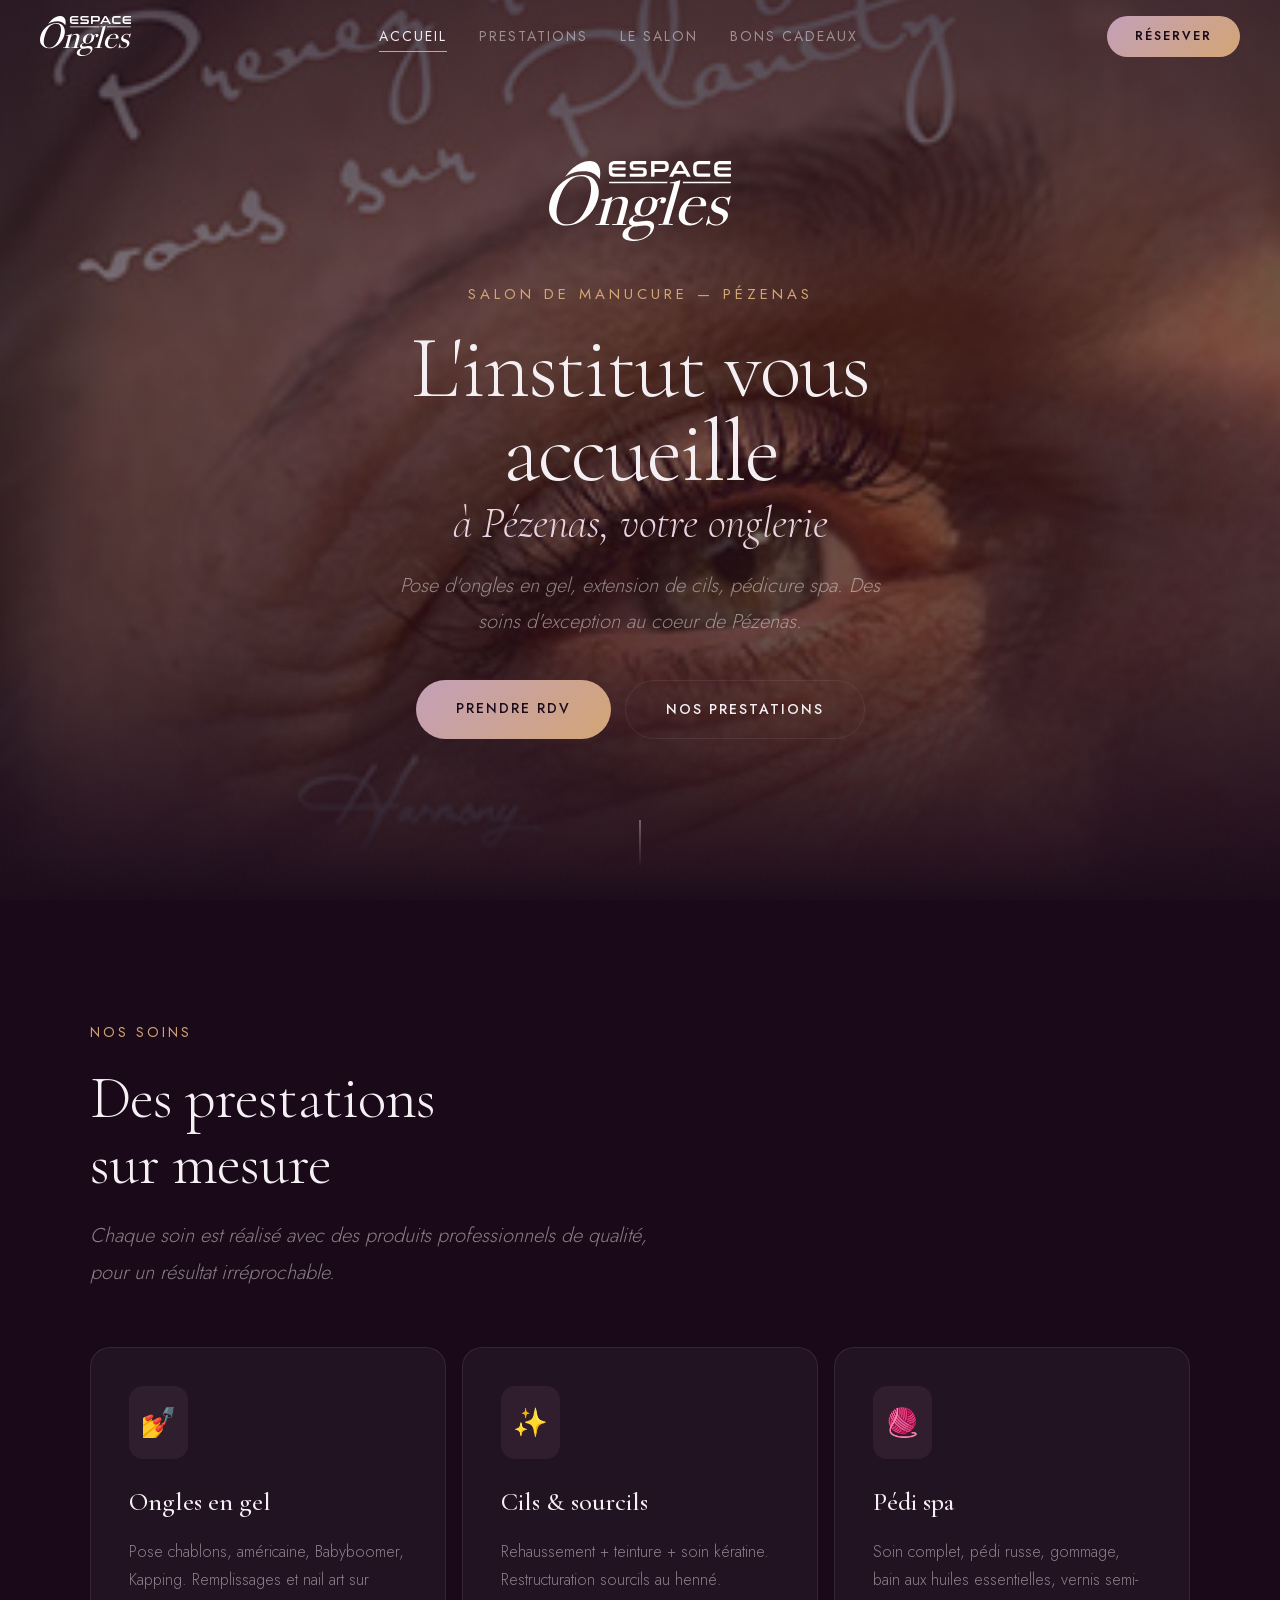
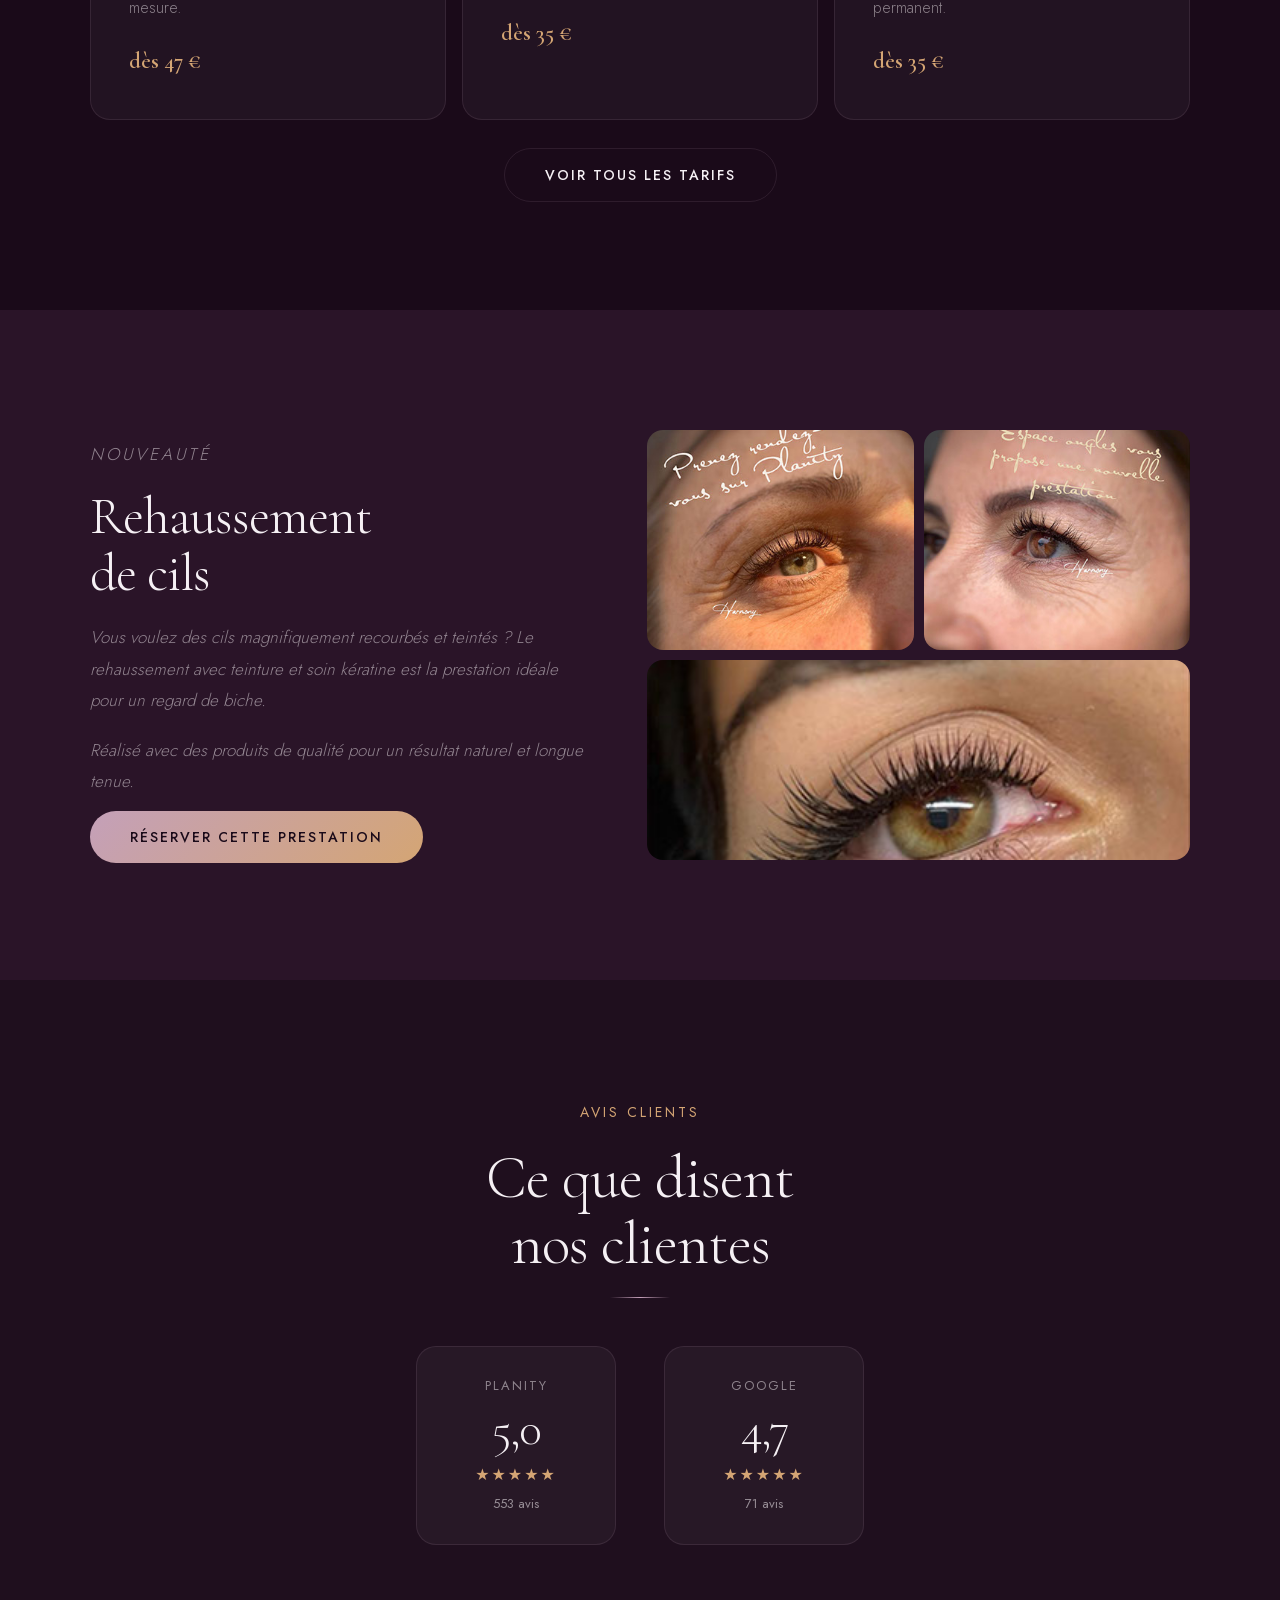
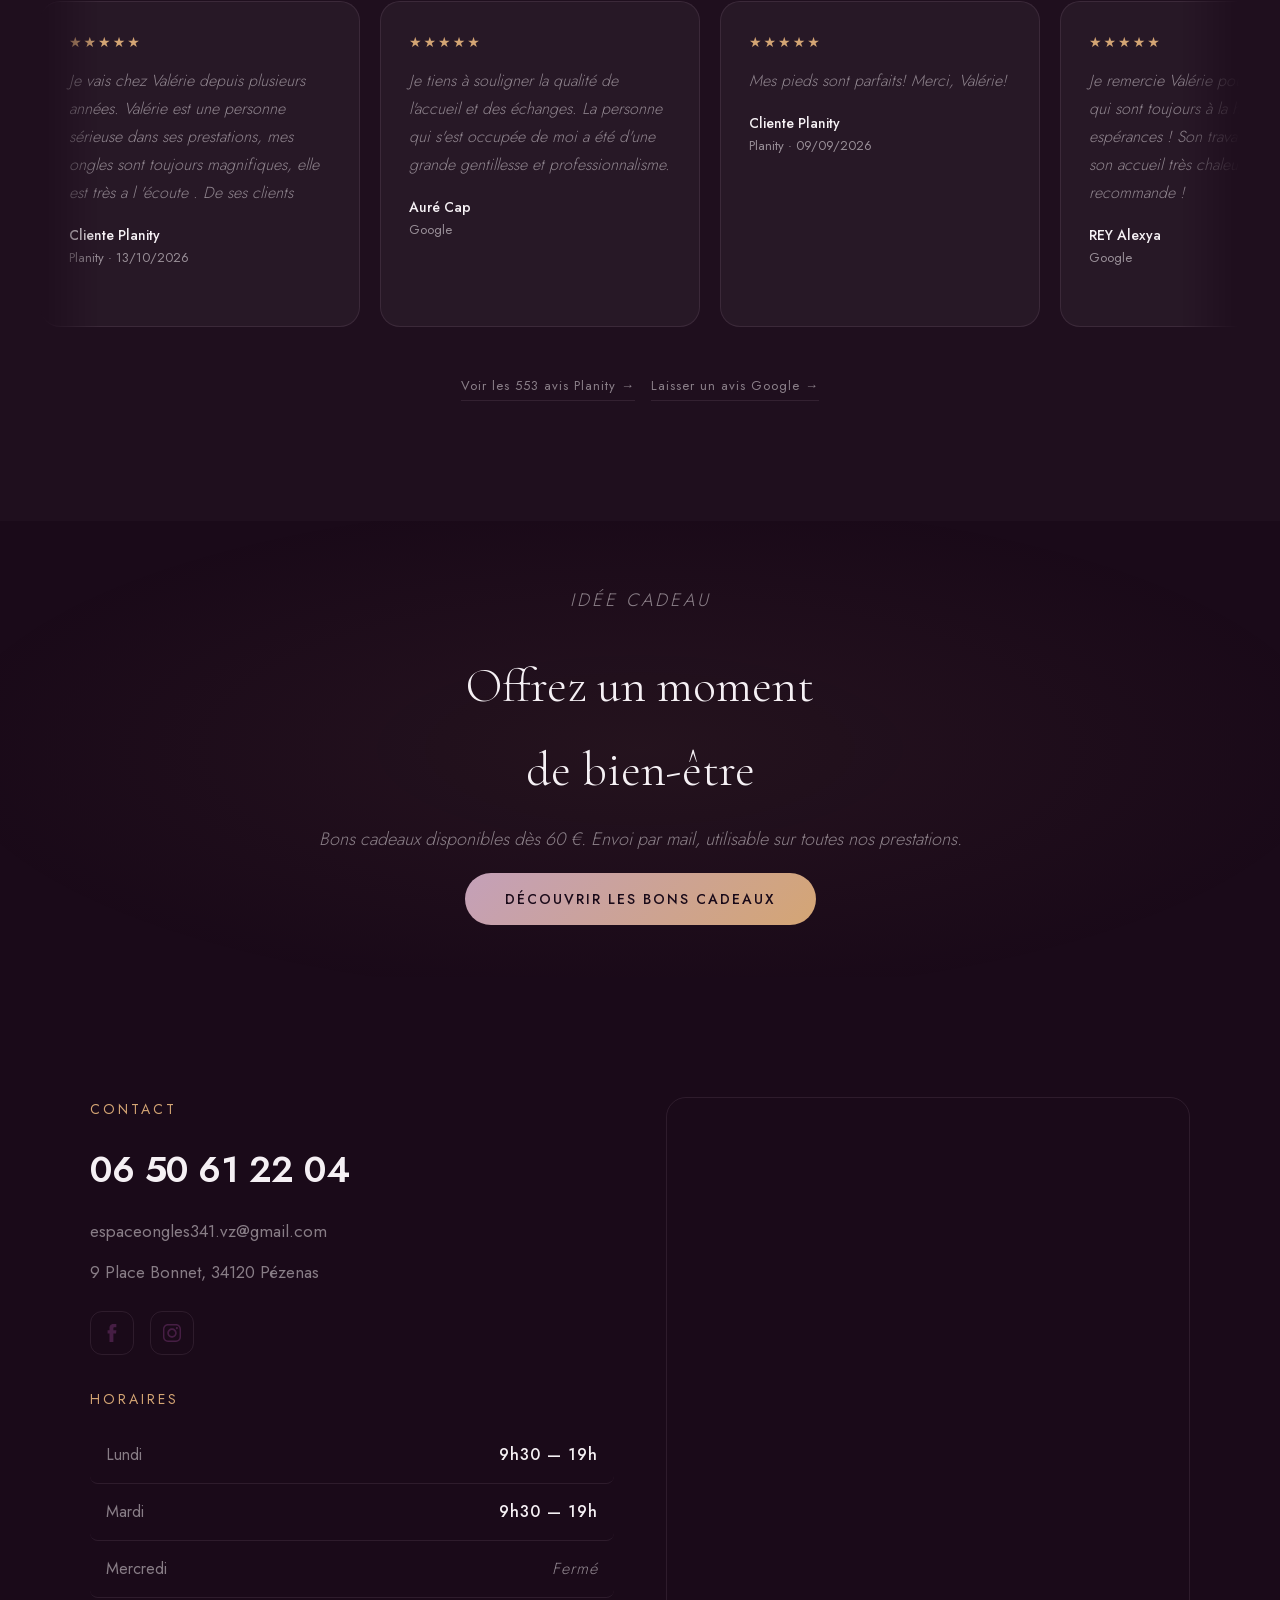
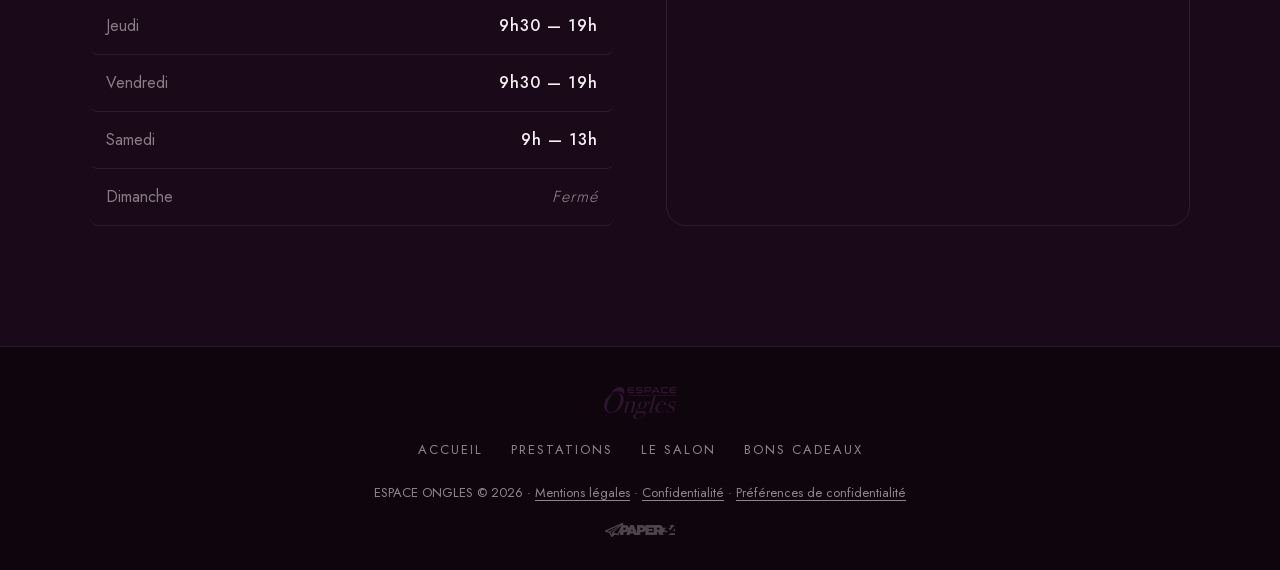
==== commit 09e21e8a: "Tarifs alignés sur Planity ; bons cadeaux par montants réels SumUp (60, 70, 100, 130 €), conditions " ====
--- a/index.html
+++ b/index.html
@@ -893,7 +893,7 @@
       {"@type":"Question","name":"Comment réserver ?","acceptedAnswer":{"@type":"Answer","text":"En ligne sur Planity ou au 06 50 61 22 04."}},
       {"@type":"Question","name":"Où trouver une onglerie à Pézenas ?","acceptedAnswer":{"@type":"Answer","text":"Espace Ongles est une onglerie et un salon de manucure au 9 Place Bonnet, 34120 Pézenas : pose d'ongles en gel, manucure, vernis semi-permanent, cils et pédi spa, sur rendez-vous via Planity."}},
       {"@type":"Question","name":"Quelles prestations ?","acceptedAnswer":{"@type":"Answer","text":"Pose ongles gel (dès 52€), rehaussement cils + teinture (70€), pédi spa (79€), soin pieds (49€), VSP (dès 35€)."}},
-      {"@type":"Question","name":"Peut-on offrir un bon cadeau ?","acceptedAnswer":{"@type":"Answer","text":"Oui, dès 49€. Bon imprimable envoyé par mail."}}
+      {"@type":"Question","name":"Peut-on offrir un bon cadeau ?","acceptedAnswer":{"@type":"Answer","text":"Oui, de 60 à 130 €, valable 1 an sur la prestation de votre choix. Bon imprimable envoyé par e-mail."}}
     ]
   }
   </script>
@@ -975,7 +975,7 @@
           <div class="service-card-icon">&#128133;</div>
           <h3>Ongles en gel</h3>
           <p>Pose chablons, américaine, Babyboomer, Kapping. Remplissages et nail art sur mesure.</p>
-          <div class="price">dès 46,50 €</div>
+          <div class="price">dès 47 €</div>
         </div>
         <div class="service-card reveal">
           <div class="service-card-icon">&#10024;</div>
@@ -1230,7 +1230,7 @@
     <div class="section-inner reveal" style="text-align:center; position:relative;">
       <p class="section-label">Idée cadeau</p>
       <h2>Offrez un moment<br/>de bien-être</h2>
-      <p>Bons cadeaux disponibles dès 49 €. Envoi par mail, utilisable sur toutes nos prestations.</p>
+      <p>Bons cadeaux disponibles dès 60 €. Envoi par mail, utilisable sur toutes nos prestations.</p>
       <a href="/offrir-un-bon-cadeau" class="btn btn-glow">Découvrir les bons cadeaux</a>
     </div>
   </section>
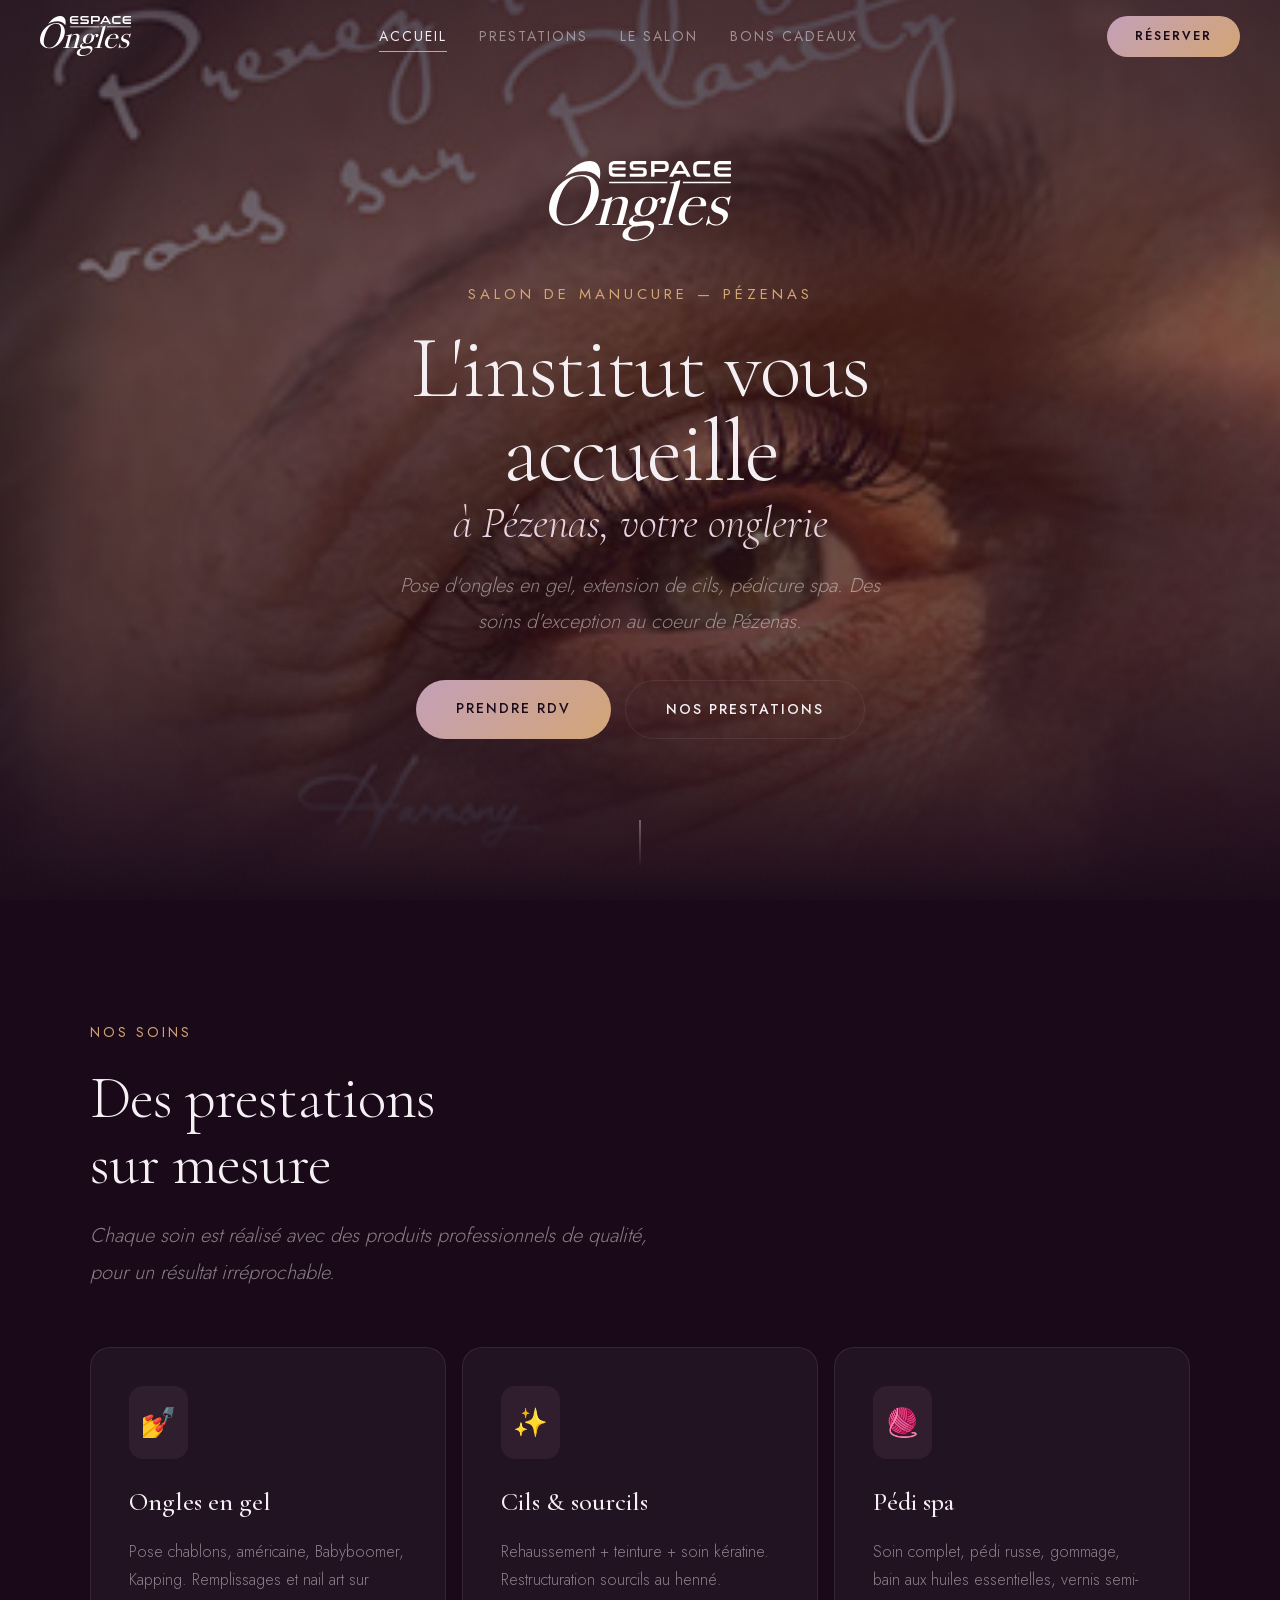
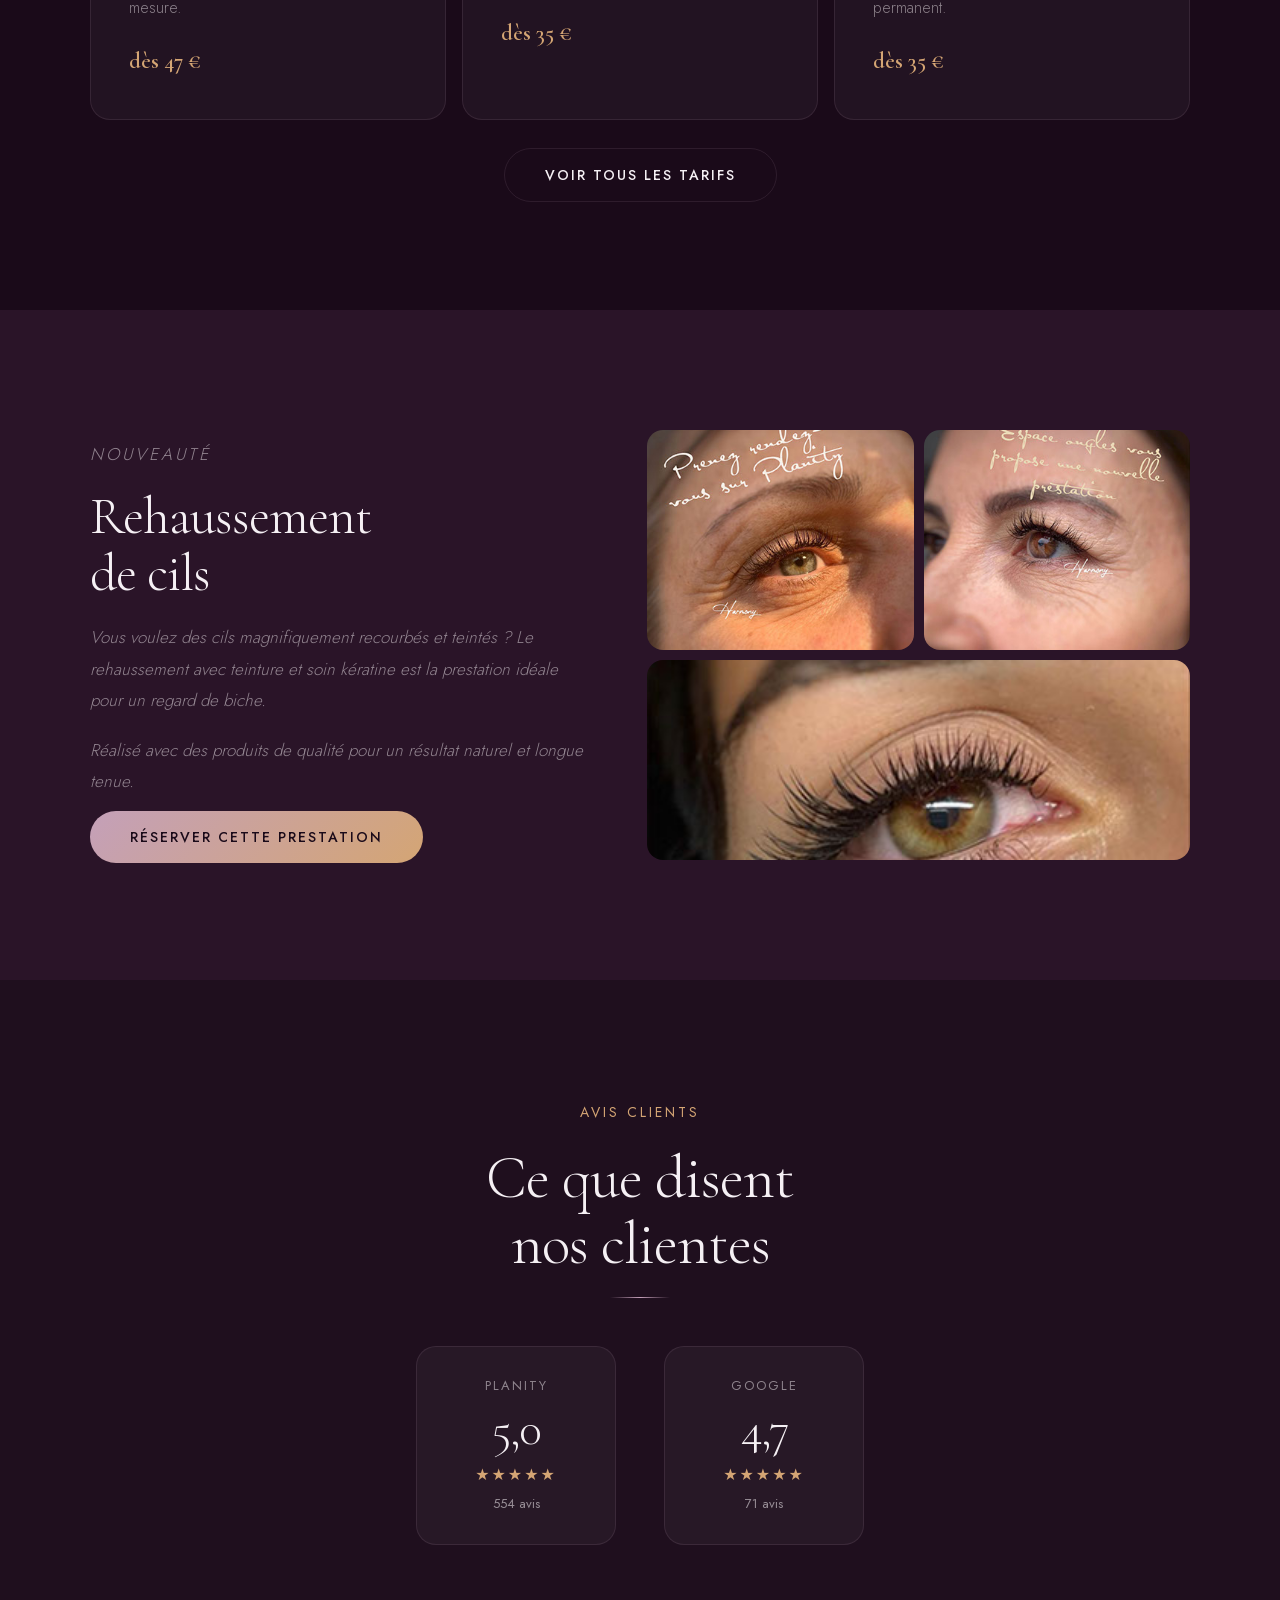
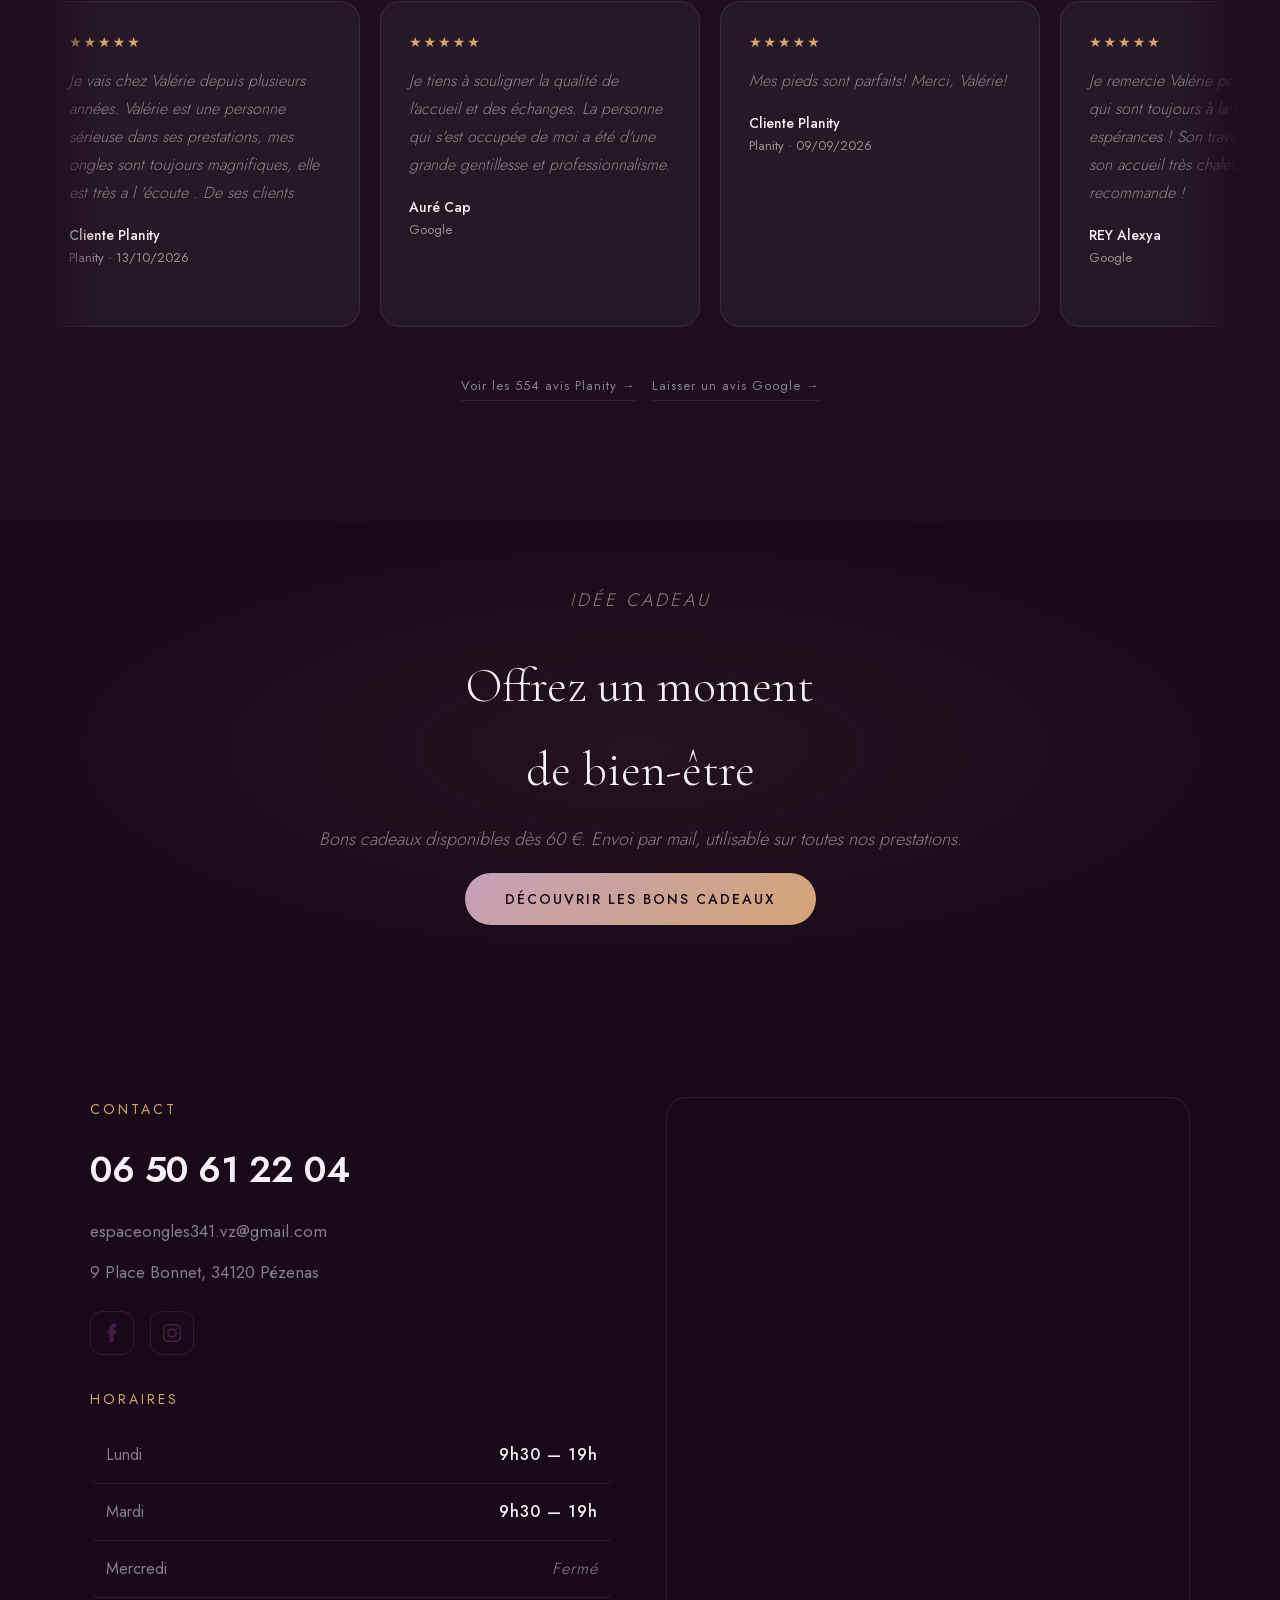
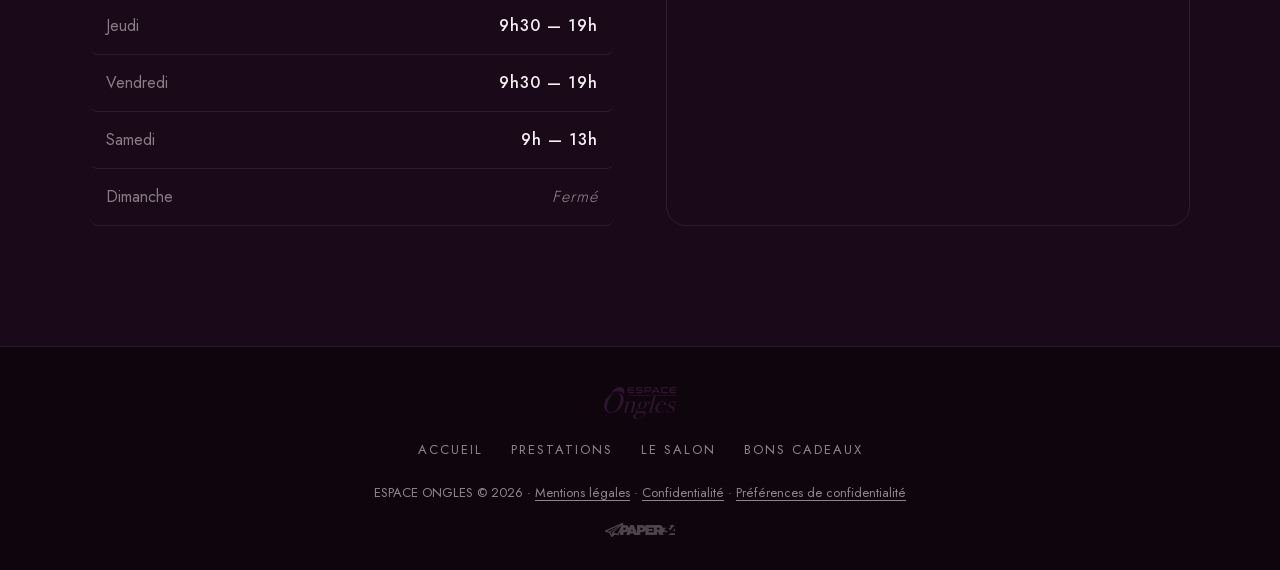
==== commit b330af04: "Avis : mise à jour hebdomadaire Planity" ====
--- a/index.html
+++ b/index.html
@@ -1029,7 +1029,7 @@
           <div class="review-badge-source">Planity</div>
           <div class="review-badge-score">5,0</div>
           <div class="review-badge-stars">&#9733;&#9733;&#9733;&#9733;&#9733;</div>
-          <div class="review-badge-count">553 avis</div>
+          <div class="review-badge-count">554 avis</div>
         </a>
         <a href="https://g.page/r/CZNpV8DUpjUWEAE/review" target="_blank" rel="noopener" class="review-badge">
           <div class="review-badge-source">Google</div>
@@ -1219,7 +1219,7 @@
 
     <!-- AVIS:CTA -->
     <div class="reviews-cta">
-      <a href="https://www.planity.com/espace-ongles-34120-pezenas" target="_blank" rel="noopener">Voir les 553 avis Planity &rarr;</a>
+      <a href="https://www.planity.com/espace-ongles-34120-pezenas" target="_blank" rel="noopener">Voir les 554 avis Planity &rarr;</a>
       <a href="https://g.page/r/CZNpV8DUpjUWEAE/review" target="_blank" rel="noopener">Laisser un avis Google &rarr;</a>
     </div>
     <!-- /AVIS:CTA -->
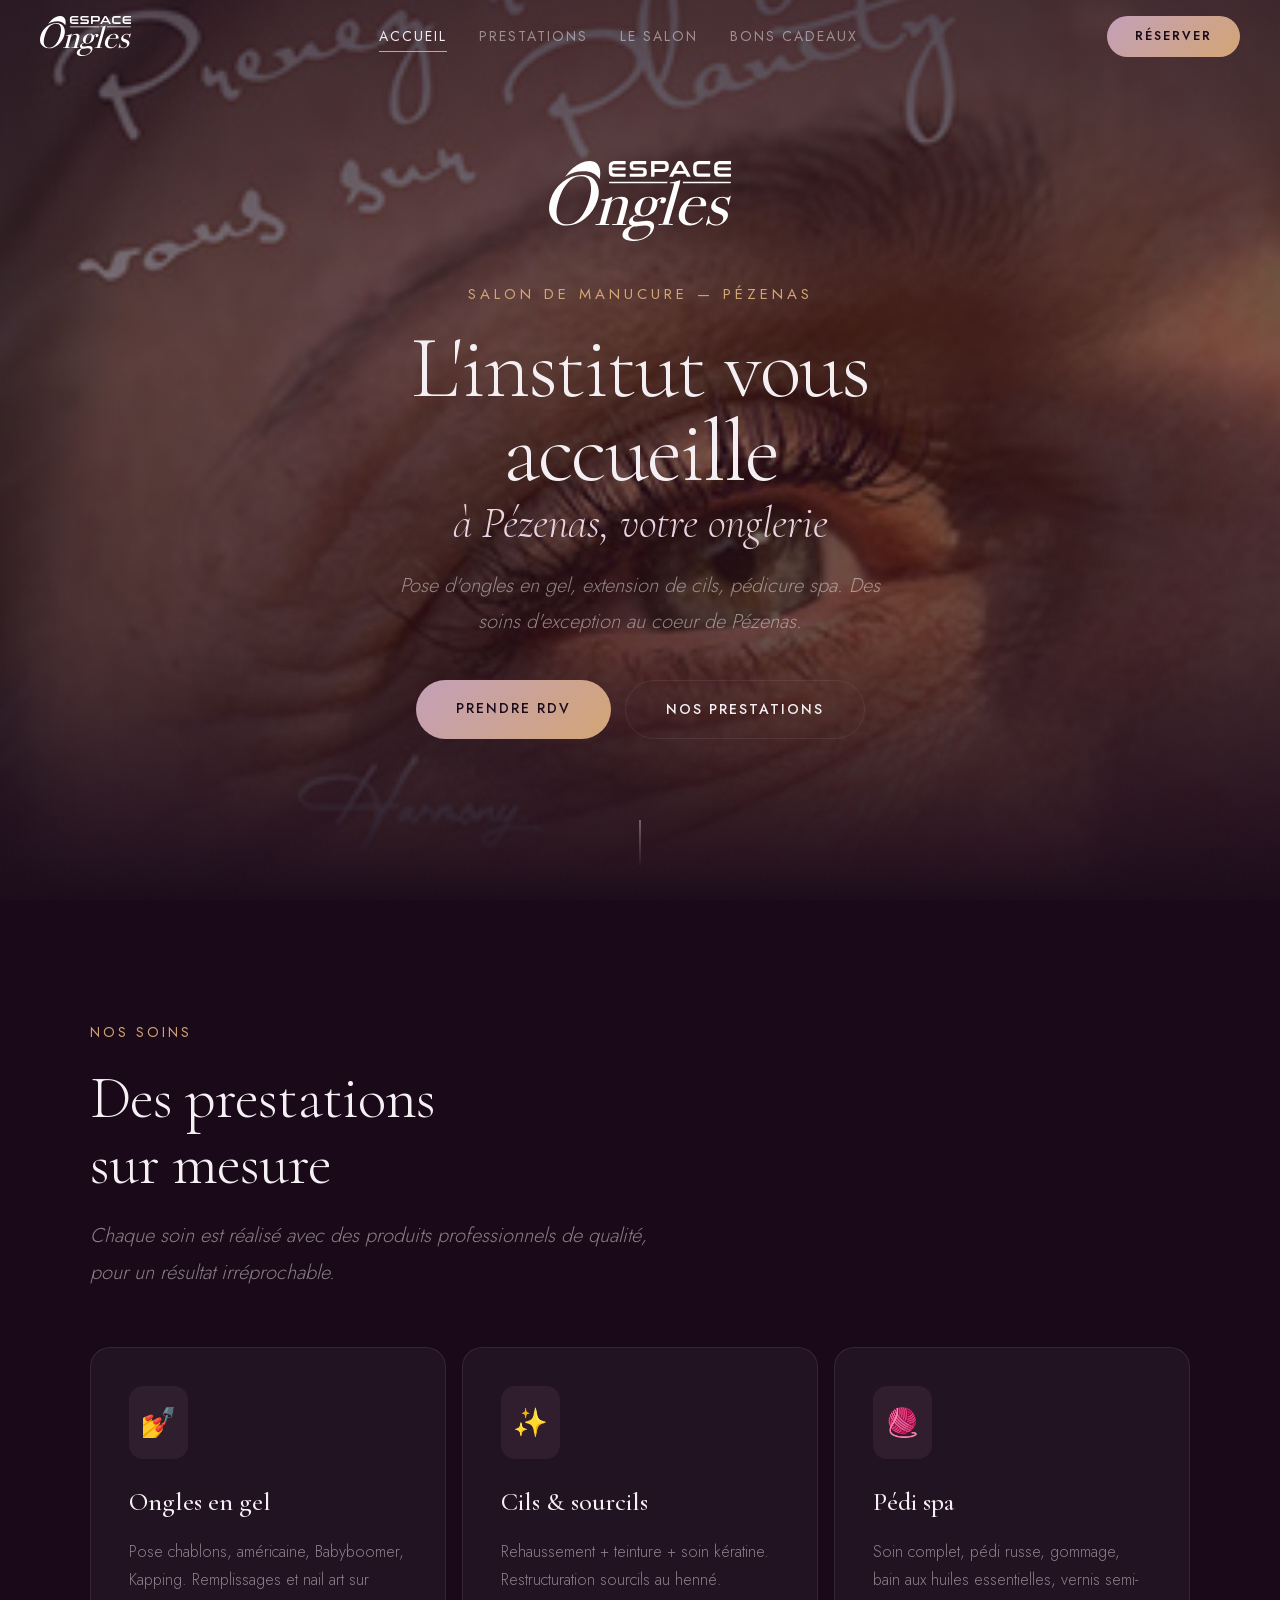
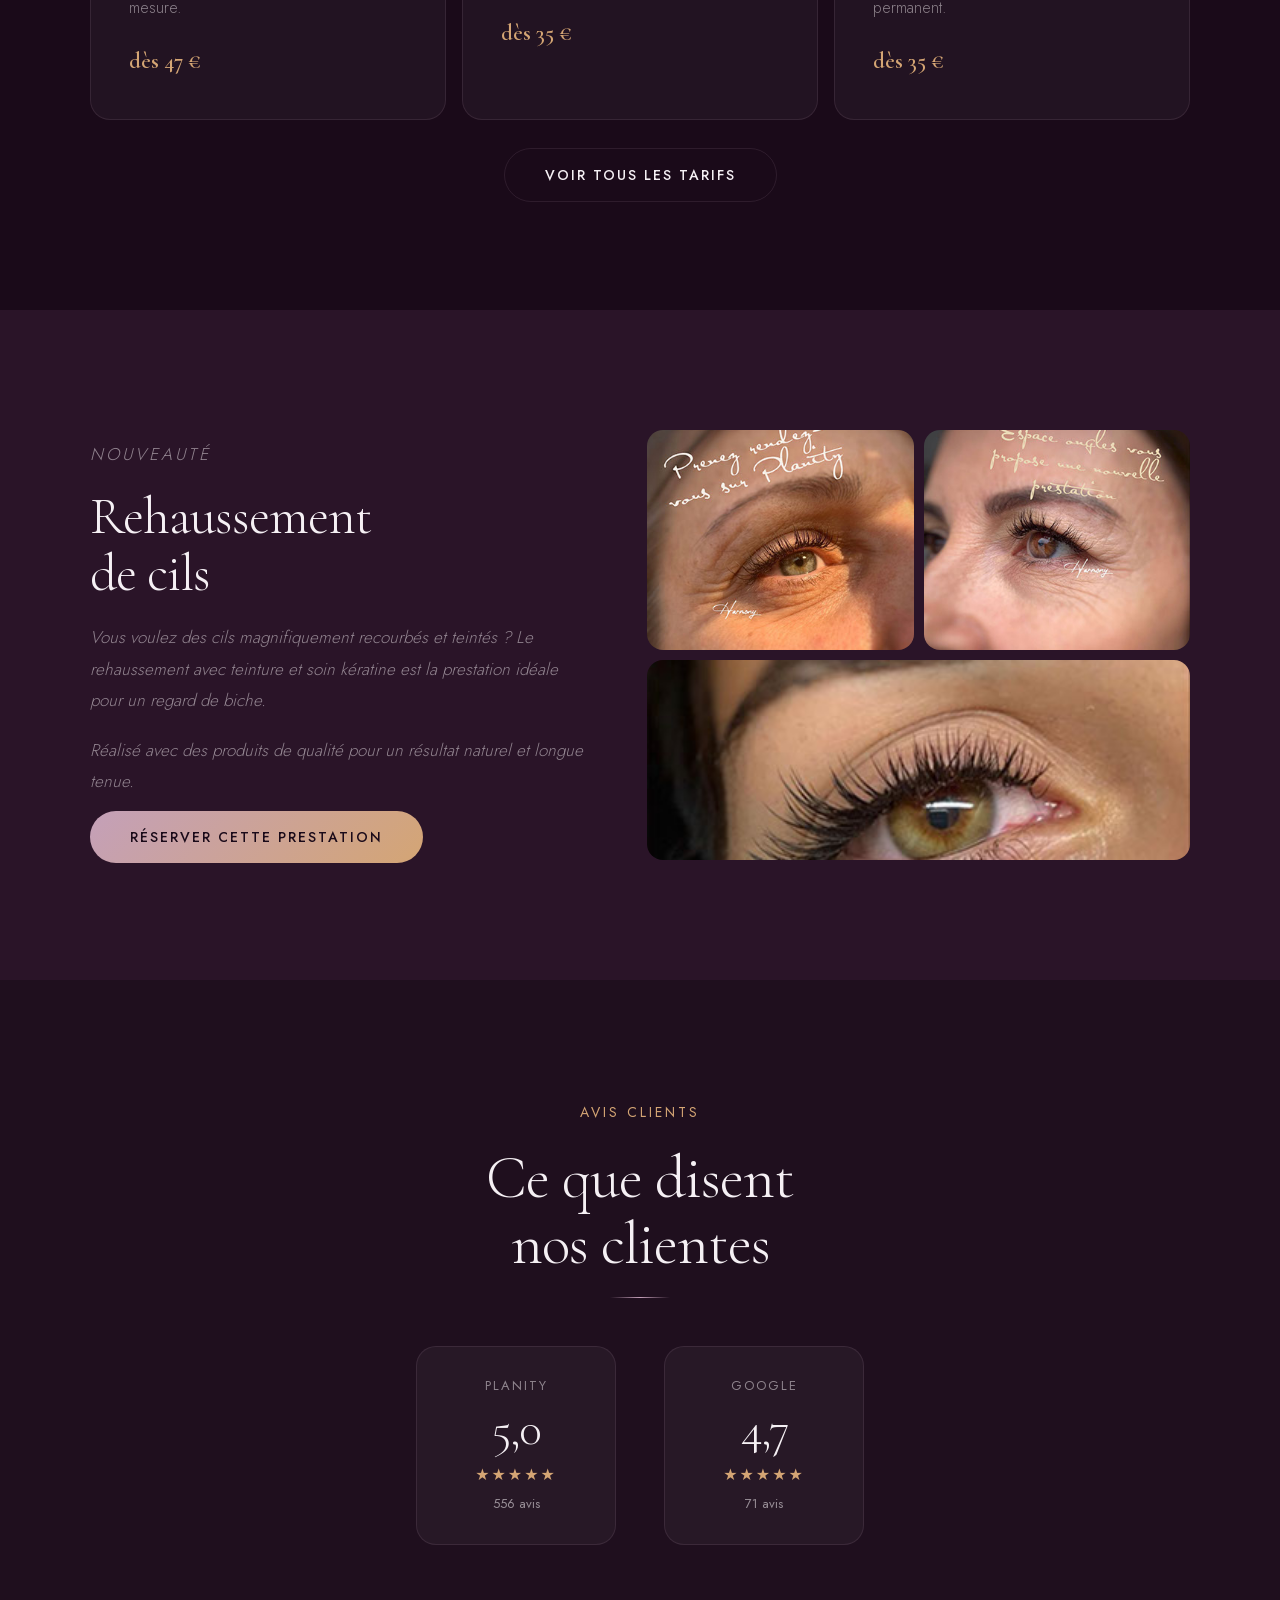
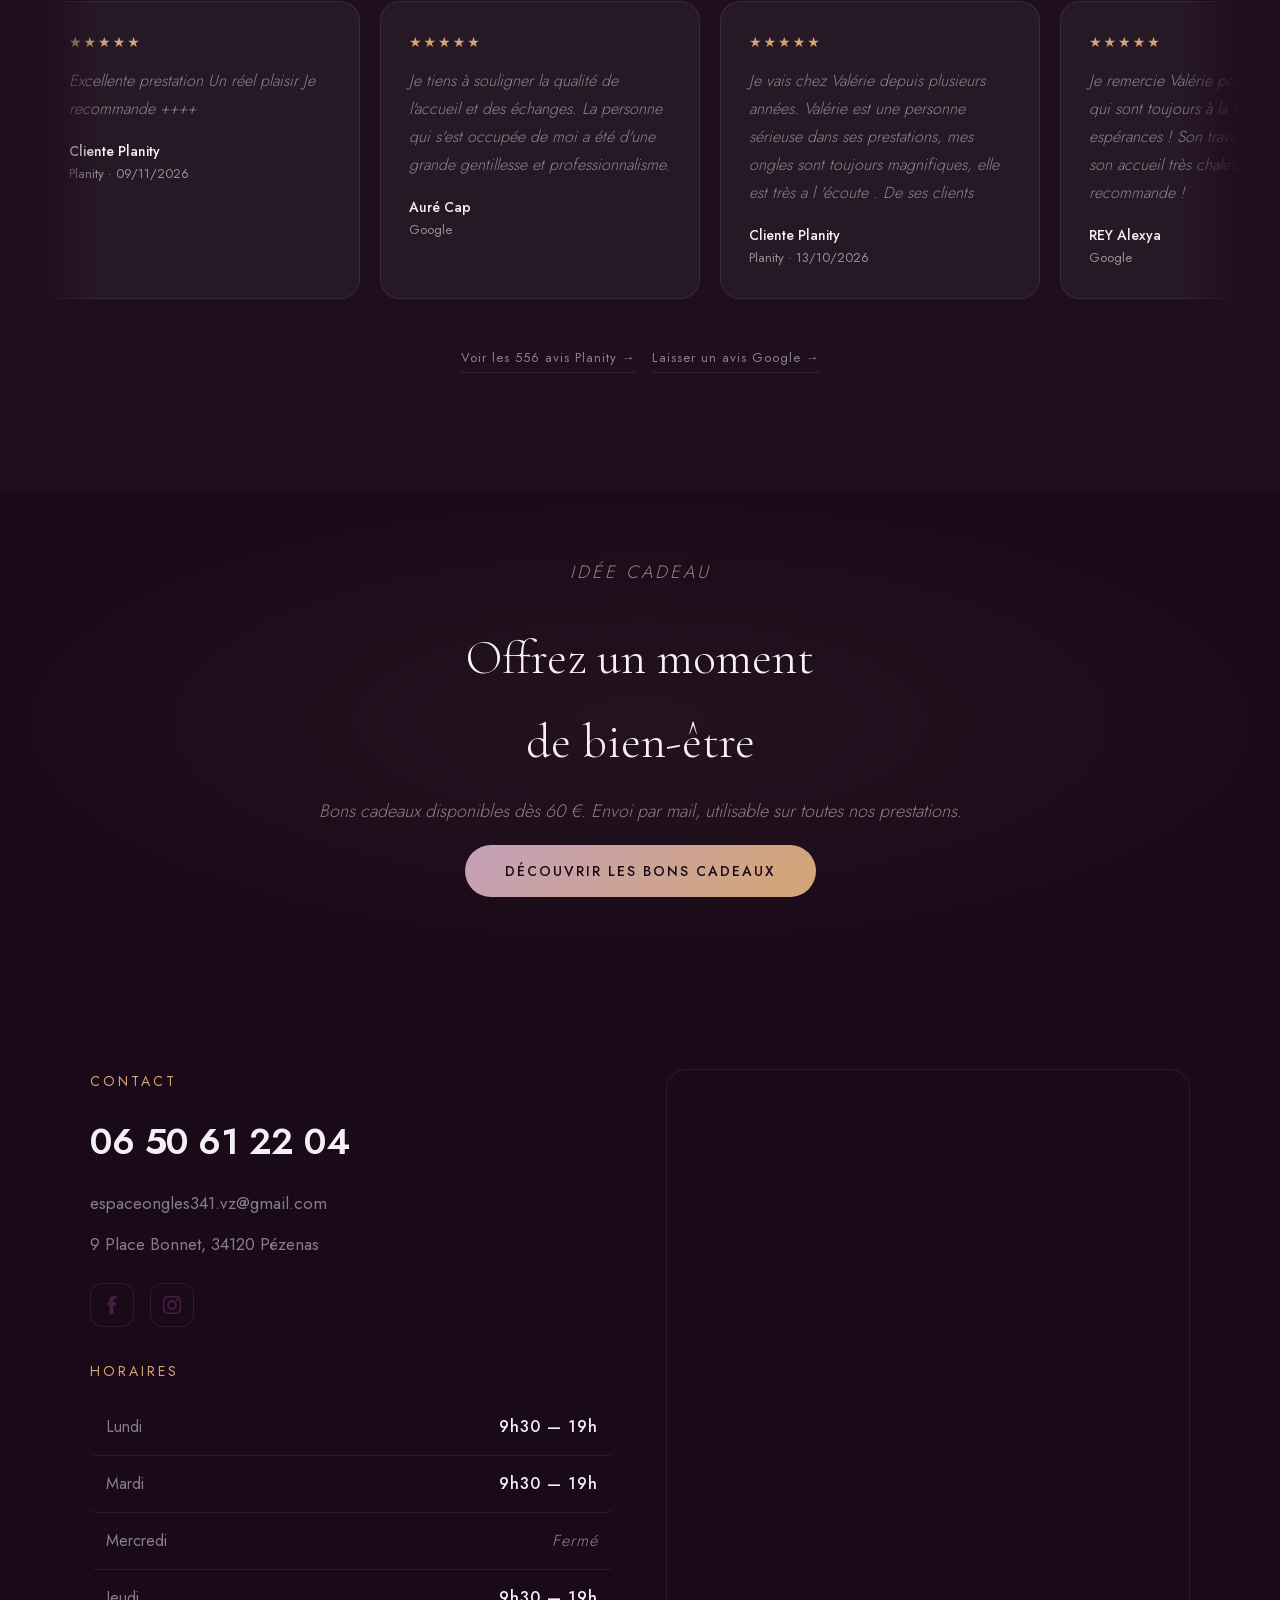
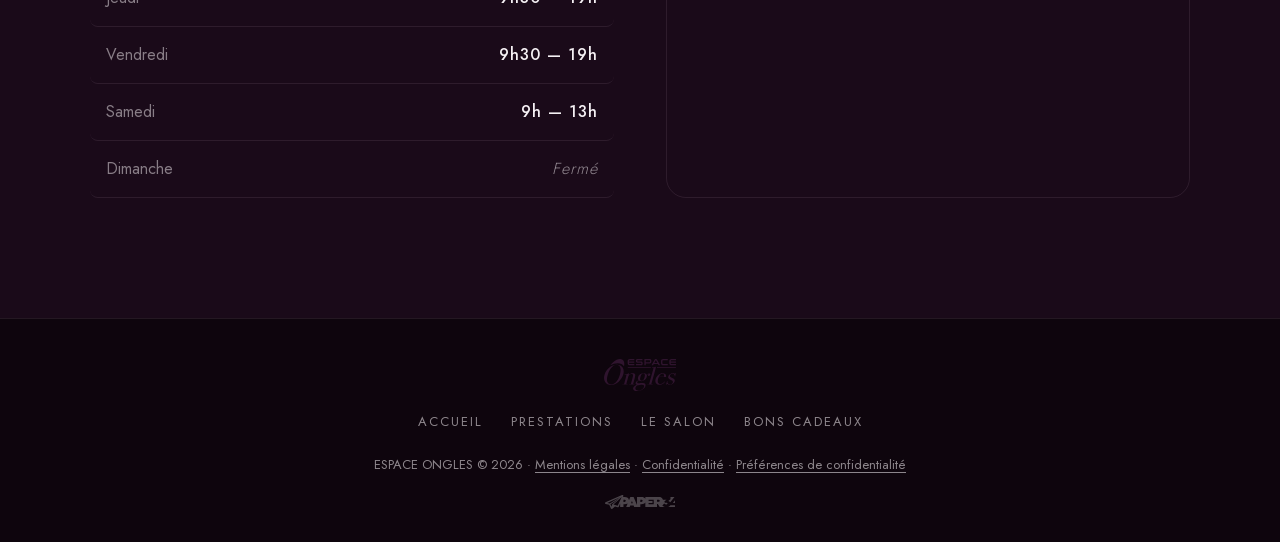
==== commit 12284b2a: "Avis : mise à jour hebdomadaire Planity" ====
--- a/index.html
+++ b/index.html
@@ -1029,7 +1029,7 @@
           <div class="review-badge-source">Planity</div>
           <div class="review-badge-score">5,0</div>
           <div class="review-badge-stars">&#9733;&#9733;&#9733;&#9733;&#9733;</div>
-          <div class="review-badge-count">554 avis</div>
+          <div class="review-badge-count">556 avis</div>
         </a>
         <a href="https://g.page/r/CZNpV8DUpjUWEAE/review" target="_blank" rel="noopener" class="review-badge">
           <div class="review-badge-source">Google</div>
@@ -1046,9 +1046,9 @@
       <div class="reviews-track">
         <div class="review-card">
           <div class="review-card-stars">&#9733;&#9733;&#9733;&#9733;&#9733;</div>
-          <p class="review-card-text">Je vais chez Valérie depuis plusieurs années. Valérie est une personne sérieuse dans ses prestations, mes ongles sont toujours magnifiques, elle est très a l 'écoute . De ses clients</p>
-          <p class="review-card-author">Cliente Planity</p>
-          <p class="review-card-platform">Planity · 13/10/2026</p>
+          <p class="review-card-text">Excellente prestation Un réel plaisir Je recommande ++++</p>
+          <p class="review-card-author">Cliente Planity</p>
+          <p class="review-card-platform">Planity · 09/11/2026</p>
         </div>
         <div class="review-card">
           <div class="review-card-stars">&#9733;&#9733;&#9733;&#9733;&#9733;</div>
@@ -1058,9 +1058,9 @@
         </div>
         <div class="review-card">
           <div class="review-card-stars">&#9733;&#9733;&#9733;&#9733;&#9733;</div>
-          <p class="review-card-text">Mes pieds sont parfaits! Merci, Valérie!</p>
-          <p class="review-card-author">Cliente Planity</p>
-          <p class="review-card-platform">Planity · 09/09/2026</p>
+          <p class="review-card-text">Je vais chez Valérie depuis plusieurs années. Valérie est une personne sérieuse dans ses prestations, mes ongles sont toujours magnifiques, elle est très a l 'écoute . De ses clients</p>
+          <p class="review-card-author">Cliente Planity</p>
+          <p class="review-card-platform">Planity · 13/10/2026</p>
         </div>
         <div class="review-card">
           <div class="review-card-stars">&#9733;&#9733;&#9733;&#9733;&#9733;</div>
@@ -1070,9 +1070,9 @@
         </div>
         <div class="review-card">
           <div class="review-card-stars">&#9733;&#9733;&#9733;&#9733;&#9733;</div>
-          <p class="review-card-text">Tout est parfait. Je recommande sans hésiter</p>
-          <p class="review-card-author">Cliente Planity</p>
-          <p class="review-card-platform">Planity · 05/09/2026</p>
+          <p class="review-card-text">Mes pieds sont parfaits! Merci, Valérie!</p>
+          <p class="review-card-author">Cliente Planity</p>
+          <p class="review-card-platform">Planity · 09/09/2026</p>
         </div>
         <div class="review-card">
           <div class="review-card-stars">&#9733;&#9733;&#9733;&#9733;&#9733;</div>
@@ -1082,9 +1082,9 @@
         </div>
         <div class="review-card">
           <div class="review-card-stars">&#9733;&#9733;&#9733;&#9733;&#9733;</div>
-          <p class="review-card-text">Très bel accueil pour un premier rdv. Valérie m’a attendue alors que j’étais en retard car je m’étais perdue. Tout était parfait</p>
-          <p class="review-card-author">Cliente Planity</p>
-          <p class="review-card-platform">Planity · 26/08/2026</p>
+          <p class="review-card-text">Tout est parfait. Je recommande sans hésiter</p>
+          <p class="review-card-author">Cliente Planity</p>
+          <p class="review-card-platform">Planity · 05/09/2026</p>
         </div>
         <div class="review-card">
           <div class="review-card-stars">&#9733;&#9733;&#9733;&#9733;&#9733;</div>
@@ -1094,9 +1094,9 @@
         </div>
         <div class="review-card">
           <div class="review-card-stars">&#9733;&#9733;&#9733;&#9733;&#9733;</div>
-          <p class="review-card-text">Prestations haut de gamme Je recommande +++++</p>
-          <p class="review-card-author">Cliente Planity</p>
-          <p class="review-card-platform">Planity · 03/08/2026</p>
+          <p class="review-card-text">Très bel accueil pour un premier rdv. Valérie m’a attendue alors que j’étais en retard car je m’étais perdue. Tout était parfait</p>
+          <p class="review-card-author">Cliente Planity</p>
+          <p class="review-card-platform">Planity · 26/08/2026</p>
         </div>
         <div class="review-card">
           <div class="review-card-stars">&#9733;&#9733;&#9733;&#9733;&#9733;</div>
@@ -1106,9 +1106,9 @@
         </div>
         <div class="review-card">
           <div class="review-card-stars">&#9733;&#9733;&#9733;&#9733;&#9733;</div>
-          <p class="review-card-text">Enchantée ravie de mes ongles ! 🤩 Merci beaucoup</p>
-          <p class="review-card-author">Cliente Planity</p>
-          <p class="review-card-platform">Planity · 06/07/2026</p>
+          <p class="review-card-text">Prestations haut de gamme Je recommande +++++</p>
+          <p class="review-card-author">Cliente Planity</p>
+          <p class="review-card-platform">Planity · 03/08/2026</p>
         </div>
         <div class="review-card">
           <div class="review-card-stars">&#9733;&#9733;&#9733;&#9733;&#9733;</div>
@@ -1118,22 +1118,22 @@
         </div>
         <div class="review-card">
           <div class="review-card-stars">&#9733;&#9733;&#9733;&#9733;&#9733;</div>
+          <p class="review-card-text">Enchantée ravie de mes ongles ! 🤩 Merci beaucoup</p>
+          <p class="review-card-author">Cliente Planity</p>
+          <p class="review-card-platform">Planity · 06/07/2026</p>
+        </div>
+        <div class="review-card">
+          <div class="review-card-stars">&#9733;&#9733;&#9733;&#9733;&#9733;</div>
           <p class="review-card-text">Valérie est toujours très souriante, très bienveillante et de très bons conseils. C'est un vrai bonheur d'aller réaliser une onglerie de qualité chez Espace ongles. Merci beaucoup.</p>
           <p class="review-card-author">Cliente Planity</p>
           <p class="review-card-platform">Planity · 01/07/2026</p>
         </div>
-        <div class="review-card">
-          <div class="review-card-stars">&#9733;&#9733;&#9733;&#9733;&#9733;</div>
-          <p class="review-card-text">Très belle découverte du travail et salon de Valérie qui est charmante, pro, délicate et surtout rapide (45 mins pour un remplissage de 4 semaines) Mes ongles sont superbes, un grand merci</p>
-          <p class="review-card-author">Cliente Planity</p>
-          <p class="review-card-platform">Planity · 30/06/2026</p>
-        </div>
         <!-- Duplicate set for infinite marquee loop -->
         <div class="review-card">
           <div class="review-card-stars">&#9733;&#9733;&#9733;&#9733;&#9733;</div>
-          <p class="review-card-text">Je vais chez Valérie depuis plusieurs années. Valérie est une personne sérieuse dans ses prestations, mes ongles sont toujours magnifiques, elle est très a l 'écoute . De ses clients</p>
-          <p class="review-card-author">Cliente Planity</p>
-          <p class="review-card-platform">Planity · 13/10/2026</p>
+          <p class="review-card-text">Excellente prestation Un réel plaisir Je recommande ++++</p>
+          <p class="review-card-author">Cliente Planity</p>
+          <p class="review-card-platform">Planity · 09/11/2026</p>
         </div>
         <div class="review-card">
           <div class="review-card-stars">&#9733;&#9733;&#9733;&#9733;&#9733;</div>
@@ -1143,9 +1143,9 @@
         </div>
         <div class="review-card">
           <div class="review-card-stars">&#9733;&#9733;&#9733;&#9733;&#9733;</div>
-          <p class="review-card-text">Mes pieds sont parfaits! Merci, Valérie!</p>
-          <p class="review-card-author">Cliente Planity</p>
-          <p class="review-card-platform">Planity · 09/09/2026</p>
+          <p class="review-card-text">Je vais chez Valérie depuis plusieurs années. Valérie est une personne sérieuse dans ses prestations, mes ongles sont toujours magnifiques, elle est très a l 'écoute . De ses clients</p>
+          <p class="review-card-author">Cliente Planity</p>
+          <p class="review-card-platform">Planity · 13/10/2026</p>
         </div>
         <div class="review-card">
           <div class="review-card-stars">&#9733;&#9733;&#9733;&#9733;&#9733;</div>
@@ -1155,9 +1155,9 @@
         </div>
         <div class="review-card">
           <div class="review-card-stars">&#9733;&#9733;&#9733;&#9733;&#9733;</div>
-          <p class="review-card-text">Tout est parfait. Je recommande sans hésiter</p>
-          <p class="review-card-author">Cliente Planity</p>
-          <p class="review-card-platform">Planity · 05/09/2026</p>
+          <p class="review-card-text">Mes pieds sont parfaits! Merci, Valérie!</p>
+          <p class="review-card-author">Cliente Planity</p>
+          <p class="review-card-platform">Planity · 09/09/2026</p>
         </div>
         <div class="review-card">
           <div class="review-card-stars">&#9733;&#9733;&#9733;&#9733;&#9733;</div>
@@ -1167,9 +1167,9 @@
         </div>
         <div class="review-card">
           <div class="review-card-stars">&#9733;&#9733;&#9733;&#9733;&#9733;</div>
-          <p class="review-card-text">Très bel accueil pour un premier rdv. Valérie m’a attendue alors que j’étais en retard car je m’étais perdue. Tout était parfait</p>
-          <p class="review-card-author">Cliente Planity</p>
-          <p class="review-card-platform">Planity · 26/08/2026</p>
+          <p class="review-card-text">Tout est parfait. Je recommande sans hésiter</p>
+          <p class="review-card-author">Cliente Planity</p>
+          <p class="review-card-platform">Planity · 05/09/2026</p>
         </div>
         <div class="review-card">
           <div class="review-card-stars">&#9733;&#9733;&#9733;&#9733;&#9733;</div>
@@ -1179,9 +1179,9 @@
         </div>
         <div class="review-card">
           <div class="review-card-stars">&#9733;&#9733;&#9733;&#9733;&#9733;</div>
-          <p class="review-card-text">Prestations haut de gamme Je recommande +++++</p>
-          <p class="review-card-author">Cliente Planity</p>
-          <p class="review-card-platform">Planity · 03/08/2026</p>
+          <p class="review-card-text">Très bel accueil pour un premier rdv. Valérie m’a attendue alors que j’étais en retard car je m’étais perdue. Tout était parfait</p>
+          <p class="review-card-author">Cliente Planity</p>
+          <p class="review-card-platform">Planity · 26/08/2026</p>
         </div>
         <div class="review-card">
           <div class="review-card-stars">&#9733;&#9733;&#9733;&#9733;&#9733;</div>
@@ -1191,9 +1191,9 @@
         </div>
         <div class="review-card">
           <div class="review-card-stars">&#9733;&#9733;&#9733;&#9733;&#9733;</div>
-          <p class="review-card-text">Enchantée ravie de mes ongles ! 🤩 Merci beaucoup</p>
-          <p class="review-card-author">Cliente Planity</p>
-          <p class="review-card-platform">Planity · 06/07/2026</p>
+          <p class="review-card-text">Prestations haut de gamme Je recommande +++++</p>
+          <p class="review-card-author">Cliente Planity</p>
+          <p class="review-card-platform">Planity · 03/08/2026</p>
         </div>
         <div class="review-card">
           <div class="review-card-stars">&#9733;&#9733;&#9733;&#9733;&#9733;</div>
@@ -1203,15 +1203,15 @@
         </div>
         <div class="review-card">
           <div class="review-card-stars">&#9733;&#9733;&#9733;&#9733;&#9733;</div>
+          <p class="review-card-text">Enchantée ravie de mes ongles ! 🤩 Merci beaucoup</p>
+          <p class="review-card-author">Cliente Planity</p>
+          <p class="review-card-platform">Planity · 06/07/2026</p>
+        </div>
+        <div class="review-card">
+          <div class="review-card-stars">&#9733;&#9733;&#9733;&#9733;&#9733;</div>
           <p class="review-card-text">Valérie est toujours très souriante, très bienveillante et de très bons conseils. C'est un vrai bonheur d'aller réaliser une onglerie de qualité chez Espace ongles. Merci beaucoup.</p>
           <p class="review-card-author">Cliente Planity</p>
           <p class="review-card-platform">Planity · 01/07/2026</p>
-        </div>
-        <div class="review-card">
-          <div class="review-card-stars">&#9733;&#9733;&#9733;&#9733;&#9733;</div>
-          <p class="review-card-text">Très belle découverte du travail et salon de Valérie qui est charmante, pro, délicate et surtout rapide (45 mins pour un remplissage de 4 semaines) Mes ongles sont superbes, un grand merci</p>
-          <p class="review-card-author">Cliente Planity</p>
-          <p class="review-card-platform">Planity · 30/06/2026</p>
         </div>
       </div>
       <!-- /AVIS:TRACK -->
@@ -1219,7 +1219,7 @@
 
     <!-- AVIS:CTA -->
     <div class="reviews-cta">
-      <a href="https://www.planity.com/espace-ongles-34120-pezenas" target="_blank" rel="noopener">Voir les 554 avis Planity &rarr;</a>
+      <a href="https://www.planity.com/espace-ongles-34120-pezenas" target="_blank" rel="noopener">Voir les 556 avis Planity &rarr;</a>
       <a href="https://g.page/r/CZNpV8DUpjUWEAE/review" target="_blank" rel="noopener">Laisser un avis Google &rarr;</a>
     </div>
     <!-- /AVIS:CTA -->
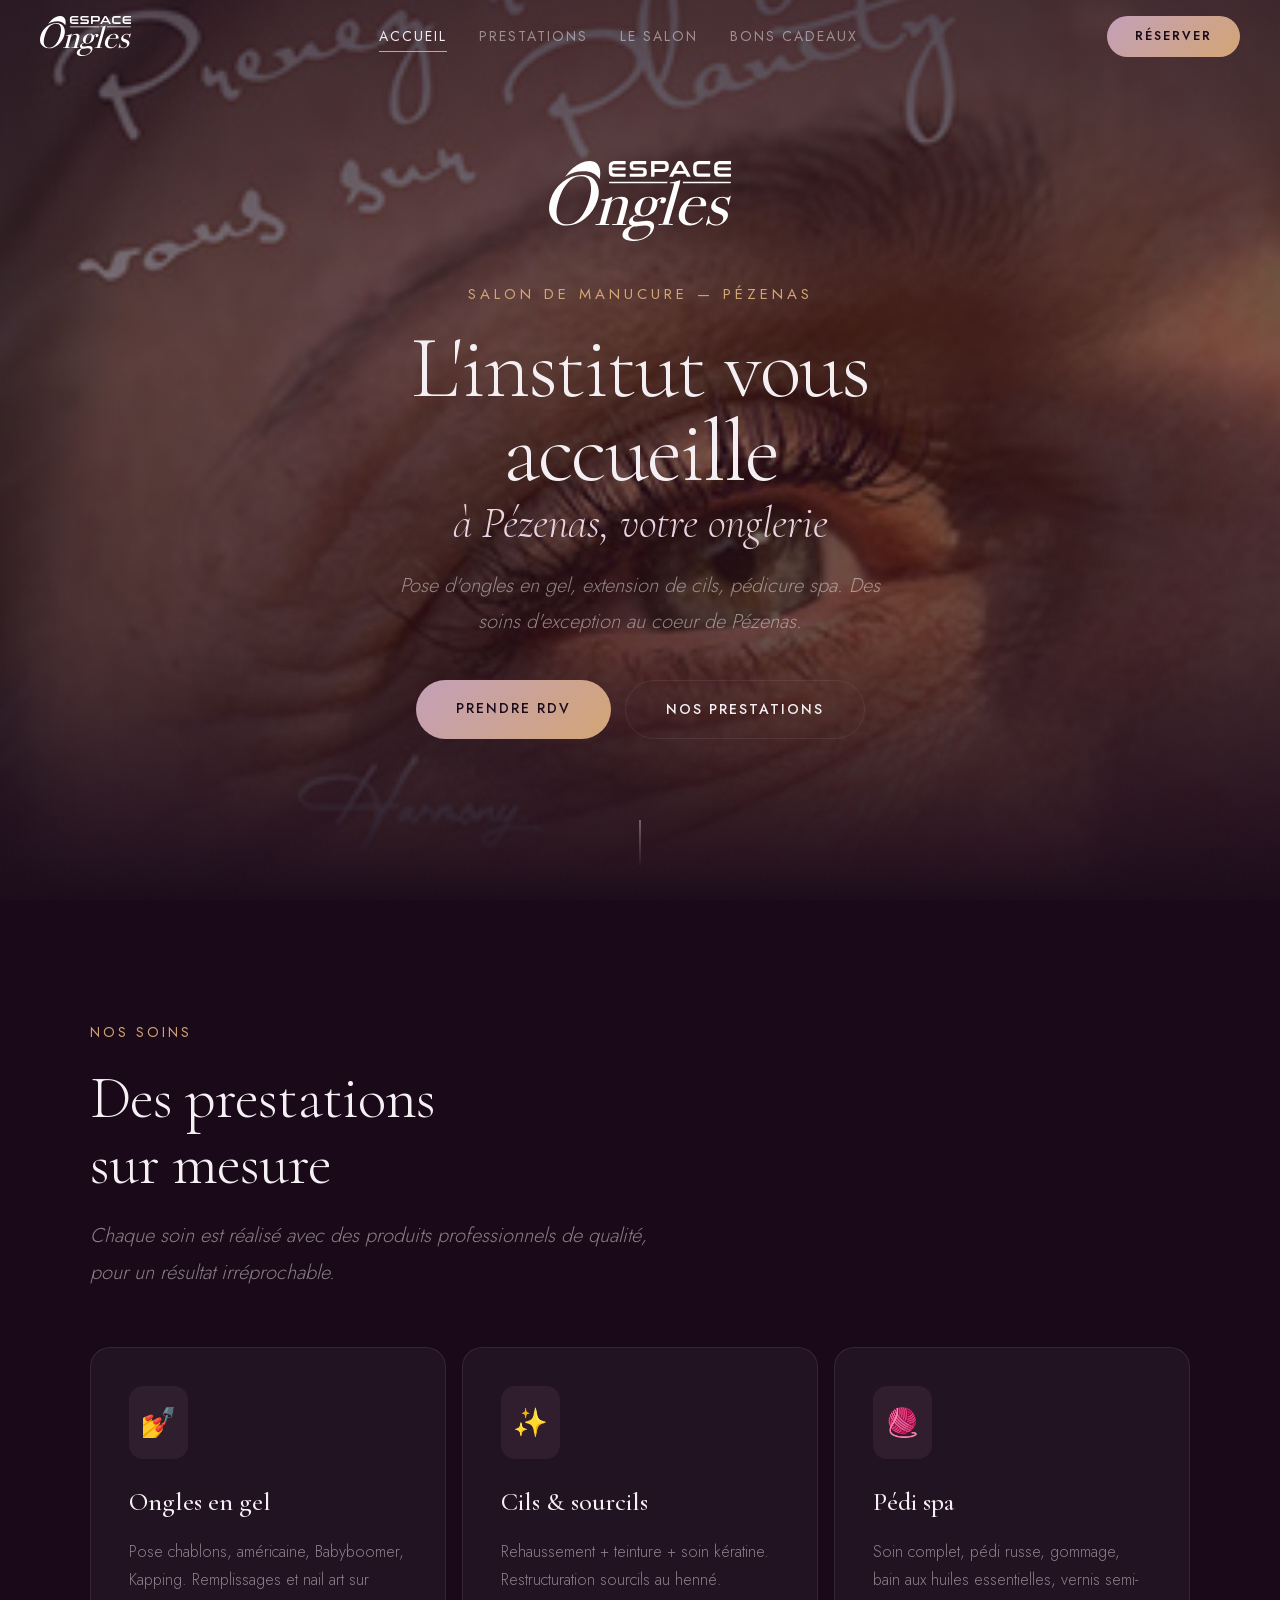
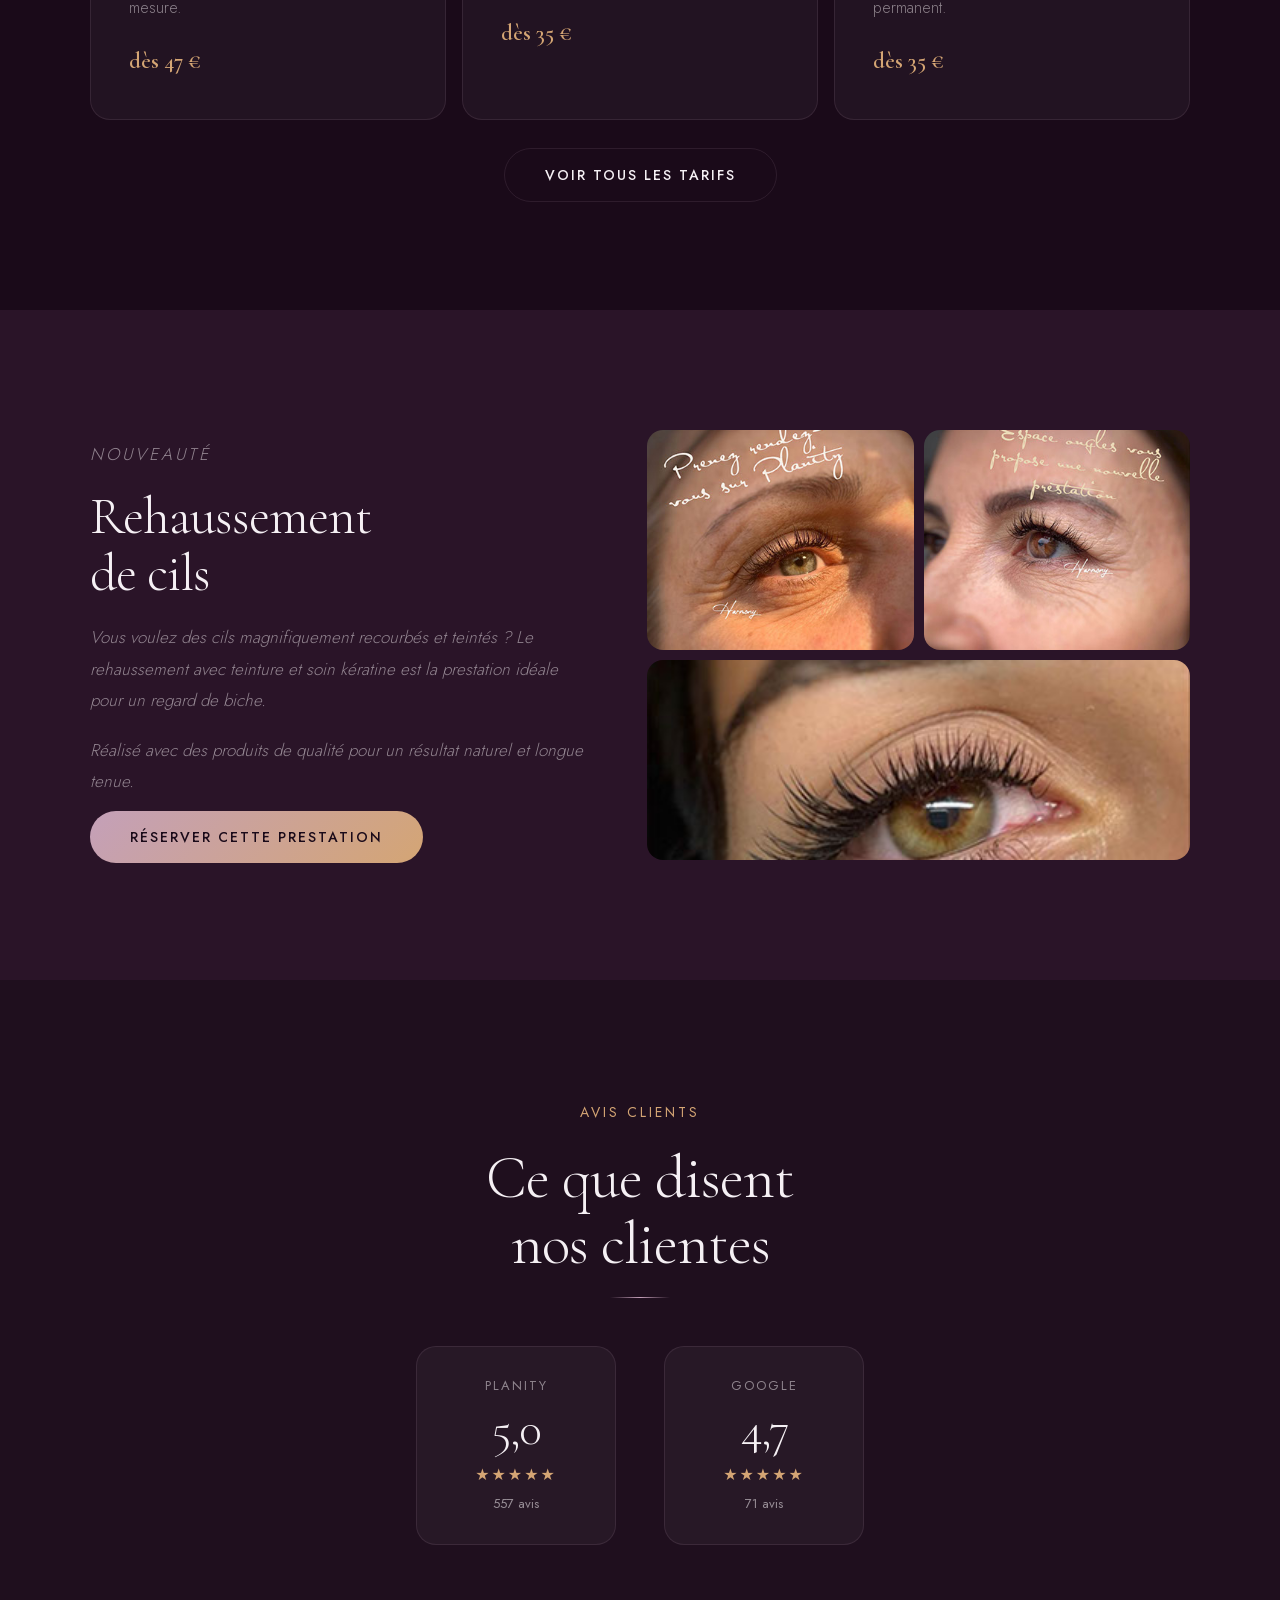
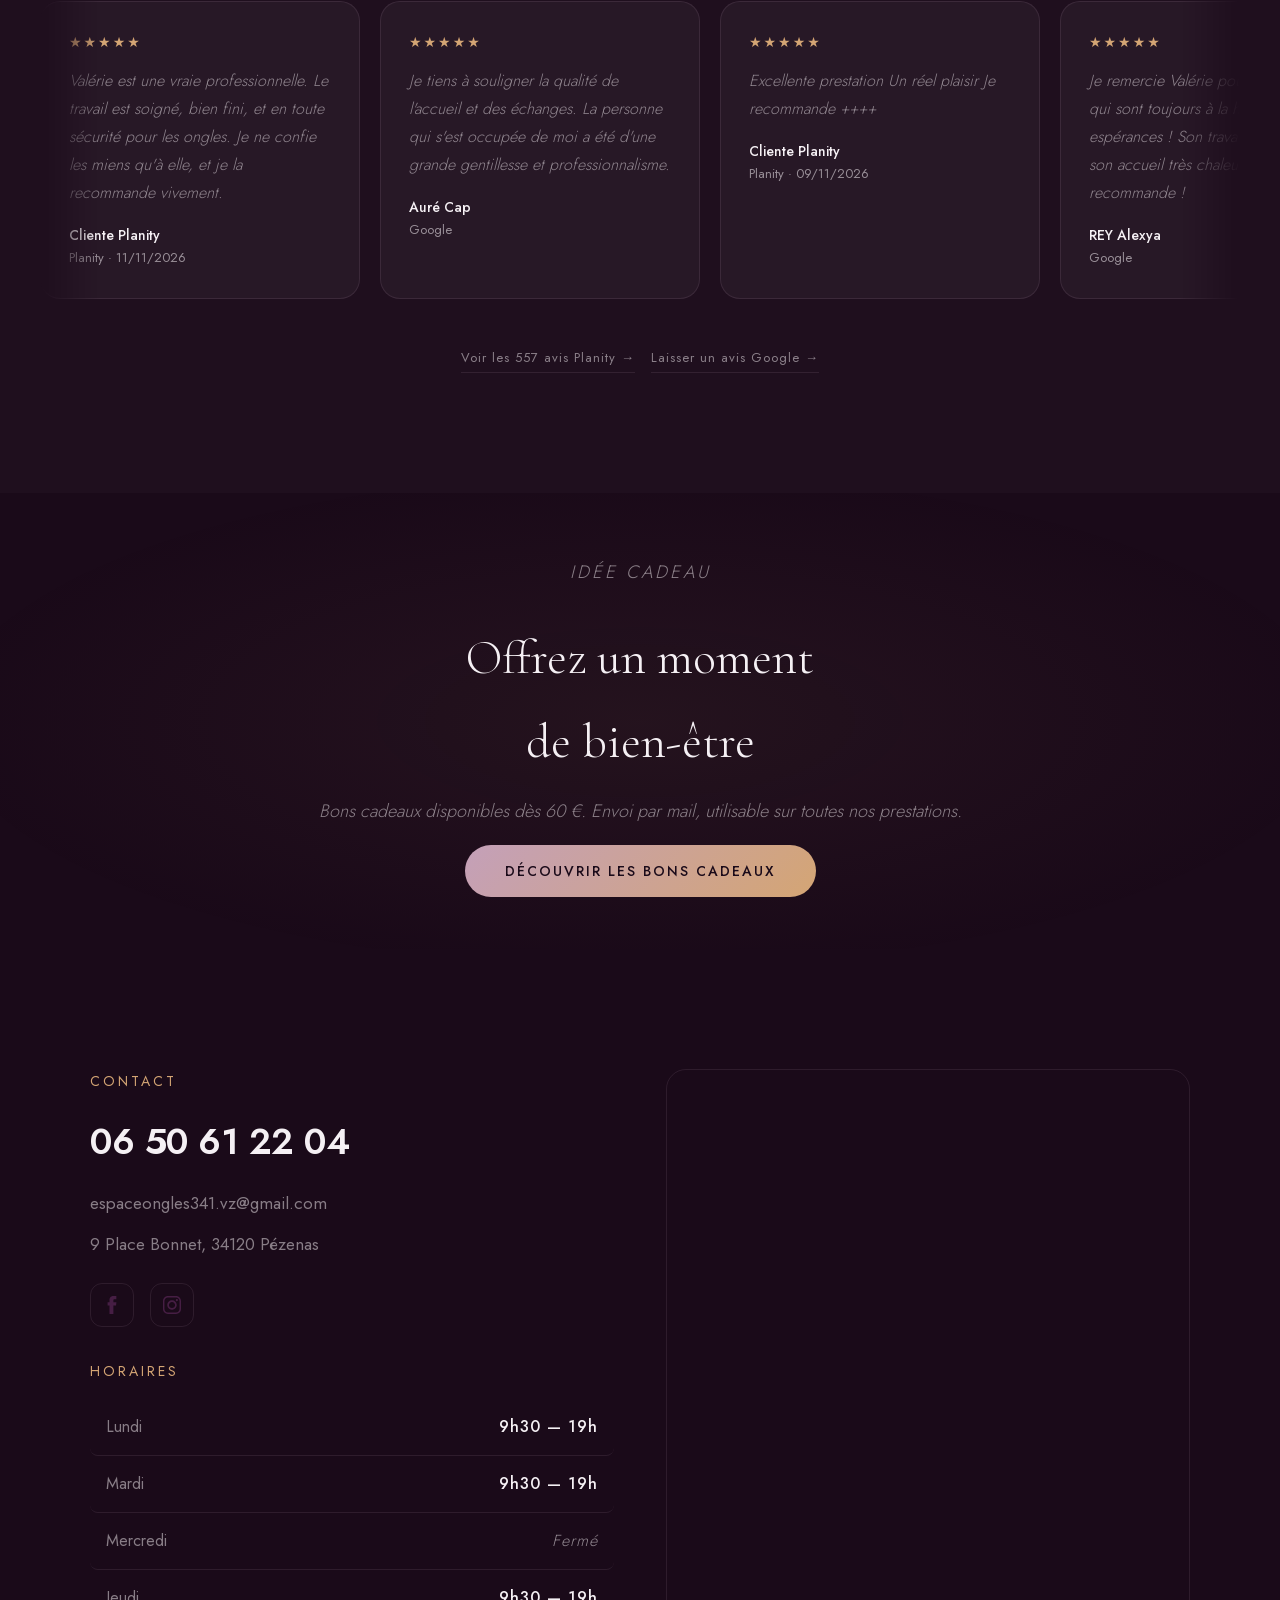
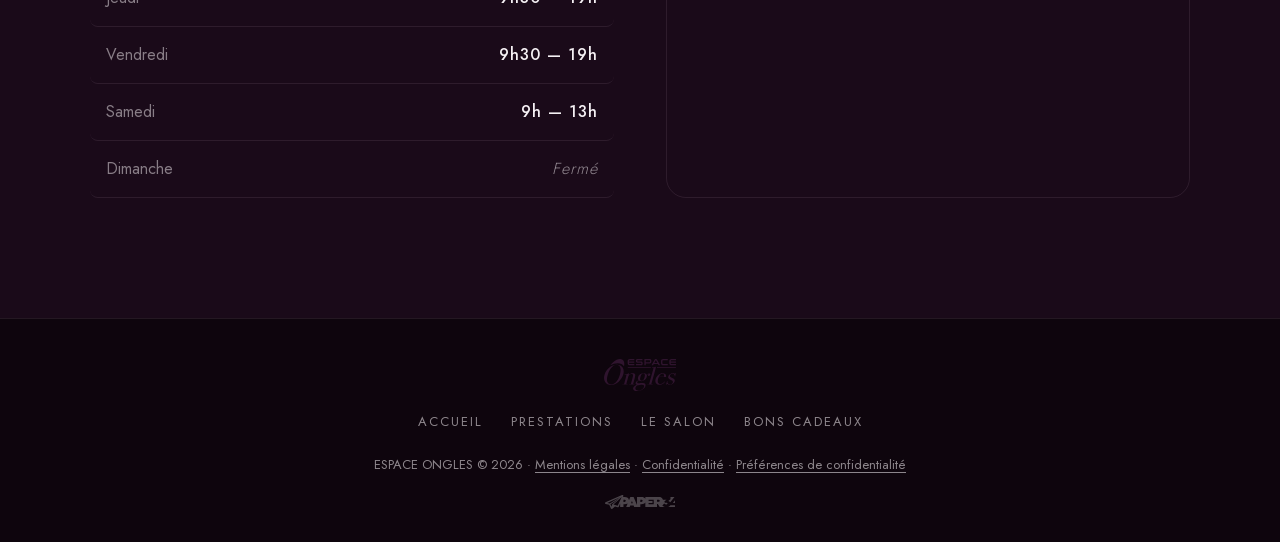
==== commit b7319683: "Avis : mise à jour hebdomadaire Planity" ====
--- a/index.html
+++ b/index.html
@@ -1029,7 +1029,7 @@
           <div class="review-badge-source">Planity</div>
           <div class="review-badge-score">5,0</div>
           <div class="review-badge-stars">&#9733;&#9733;&#9733;&#9733;&#9733;</div>
-          <div class="review-badge-count">556 avis</div>
+          <div class="review-badge-count">557 avis</div>
         </a>
         <a href="https://g.page/r/CZNpV8DUpjUWEAE/review" target="_blank" rel="noopener" class="review-badge">
           <div class="review-badge-source">Google</div>
@@ -1046,9 +1046,9 @@
       <div class="reviews-track">
         <div class="review-card">
           <div class="review-card-stars">&#9733;&#9733;&#9733;&#9733;&#9733;</div>
-          <p class="review-card-text">Excellente prestation Un réel plaisir Je recommande ++++</p>
-          <p class="review-card-author">Cliente Planity</p>
-          <p class="review-card-platform">Planity · 09/11/2026</p>
+          <p class="review-card-text">Valérie est une vraie professionnelle. Le travail est soigné, bien fini, et en toute sécurité pour les ongles. Je ne confie les miens qu'à elle, et je la recommande vivement.</p>
+          <p class="review-card-author">Cliente Planity</p>
+          <p class="review-card-platform">Planity · 11/11/2026</p>
         </div>
         <div class="review-card">
           <div class="review-card-stars">&#9733;&#9733;&#9733;&#9733;&#9733;</div>
@@ -1058,9 +1058,9 @@
         </div>
         <div class="review-card">
           <div class="review-card-stars">&#9733;&#9733;&#9733;&#9733;&#9733;</div>
-          <p class="review-card-text">Je vais chez Valérie depuis plusieurs années. Valérie est une personne sérieuse dans ses prestations, mes ongles sont toujours magnifiques, elle est très a l 'écoute . De ses clients</p>
-          <p class="review-card-author">Cliente Planity</p>
-          <p class="review-card-platform">Planity · 13/10/2026</p>
+          <p class="review-card-text">Excellente prestation Un réel plaisir Je recommande ++++</p>
+          <p class="review-card-author">Cliente Planity</p>
+          <p class="review-card-platform">Planity · 09/11/2026</p>
         </div>
         <div class="review-card">
           <div class="review-card-stars">&#9733;&#9733;&#9733;&#9733;&#9733;</div>
@@ -1070,9 +1070,9 @@
         </div>
         <div class="review-card">
           <div class="review-card-stars">&#9733;&#9733;&#9733;&#9733;&#9733;</div>
-          <p class="review-card-text">Mes pieds sont parfaits! Merci, Valérie!</p>
-          <p class="review-card-author">Cliente Planity</p>
-          <p class="review-card-platform">Planity · 09/09/2026</p>
+          <p class="review-card-text">Je vais chez Valérie depuis plusieurs années. Valérie est une personne sérieuse dans ses prestations, mes ongles sont toujours magnifiques, elle est très a l 'écoute . De ses clients</p>
+          <p class="review-card-author">Cliente Planity</p>
+          <p class="review-card-platform">Planity · 13/10/2026</p>
         </div>
         <div class="review-card">
           <div class="review-card-stars">&#9733;&#9733;&#9733;&#9733;&#9733;</div>
@@ -1082,9 +1082,9 @@
         </div>
         <div class="review-card">
           <div class="review-card-stars">&#9733;&#9733;&#9733;&#9733;&#9733;</div>
-          <p class="review-card-text">Tout est parfait. Je recommande sans hésiter</p>
-          <p class="review-card-author">Cliente Planity</p>
-          <p class="review-card-platform">Planity · 05/09/2026</p>
+          <p class="review-card-text">Mes pieds sont parfaits! Merci, Valérie!</p>
+          <p class="review-card-author">Cliente Planity</p>
+          <p class="review-card-platform">Planity · 09/09/2026</p>
         </div>
         <div class="review-card">
           <div class="review-card-stars">&#9733;&#9733;&#9733;&#9733;&#9733;</div>
@@ -1094,9 +1094,9 @@
         </div>
         <div class="review-card">
           <div class="review-card-stars">&#9733;&#9733;&#9733;&#9733;&#9733;</div>
-          <p class="review-card-text">Très bel accueil pour un premier rdv. Valérie m’a attendue alors que j’étais en retard car je m’étais perdue. Tout était parfait</p>
-          <p class="review-card-author">Cliente Planity</p>
-          <p class="review-card-platform">Planity · 26/08/2026</p>
+          <p class="review-card-text">Tout est parfait. Je recommande sans hésiter</p>
+          <p class="review-card-author">Cliente Planity</p>
+          <p class="review-card-platform">Planity · 05/09/2026</p>
         </div>
         <div class="review-card">
           <div class="review-card-stars">&#9733;&#9733;&#9733;&#9733;&#9733;</div>
@@ -1106,9 +1106,9 @@
         </div>
         <div class="review-card">
           <div class="review-card-stars">&#9733;&#9733;&#9733;&#9733;&#9733;</div>
-          <p class="review-card-text">Prestations haut de gamme Je recommande +++++</p>
-          <p class="review-card-author">Cliente Planity</p>
-          <p class="review-card-platform">Planity · 03/08/2026</p>
+          <p class="review-card-text">Très bel accueil pour un premier rdv. Valérie m’a attendue alors que j’étais en retard car je m’étais perdue. Tout était parfait</p>
+          <p class="review-card-author">Cliente Planity</p>
+          <p class="review-card-platform">Planity · 26/08/2026</p>
         </div>
         <div class="review-card">
           <div class="review-card-stars">&#9733;&#9733;&#9733;&#9733;&#9733;</div>
@@ -1118,22 +1118,22 @@
         </div>
         <div class="review-card">
           <div class="review-card-stars">&#9733;&#9733;&#9733;&#9733;&#9733;</div>
+          <p class="review-card-text">Prestations haut de gamme Je recommande +++++</p>
+          <p class="review-card-author">Cliente Planity</p>
+          <p class="review-card-platform">Planity · 03/08/2026</p>
+        </div>
+        <div class="review-card">
+          <div class="review-card-stars">&#9733;&#9733;&#9733;&#9733;&#9733;</div>
           <p class="review-card-text">Enchantée ravie de mes ongles ! 🤩 Merci beaucoup</p>
           <p class="review-card-author">Cliente Planity</p>
           <p class="review-card-platform">Planity · 06/07/2026</p>
         </div>
-        <div class="review-card">
-          <div class="review-card-stars">&#9733;&#9733;&#9733;&#9733;&#9733;</div>
-          <p class="review-card-text">Valérie est toujours très souriante, très bienveillante et de très bons conseils. C'est un vrai bonheur d'aller réaliser une onglerie de qualité chez Espace ongles. Merci beaucoup.</p>
-          <p class="review-card-author">Cliente Planity</p>
-          <p class="review-card-platform">Planity · 01/07/2026</p>
-        </div>
         <!-- Duplicate set for infinite marquee loop -->
         <div class="review-card">
           <div class="review-card-stars">&#9733;&#9733;&#9733;&#9733;&#9733;</div>
-          <p class="review-card-text">Excellente prestation Un réel plaisir Je recommande ++++</p>
-          <p class="review-card-author">Cliente Planity</p>
-          <p class="review-card-platform">Planity · 09/11/2026</p>
+          <p class="review-card-text">Valérie est une vraie professionnelle. Le travail est soigné, bien fini, et en toute sécurité pour les ongles. Je ne confie les miens qu'à elle, et je la recommande vivement.</p>
+          <p class="review-card-author">Cliente Planity</p>
+          <p class="review-card-platform">Planity · 11/11/2026</p>
         </div>
         <div class="review-card">
           <div class="review-card-stars">&#9733;&#9733;&#9733;&#9733;&#9733;</div>
@@ -1143,9 +1143,9 @@
         </div>
         <div class="review-card">
           <div class="review-card-stars">&#9733;&#9733;&#9733;&#9733;&#9733;</div>
-          <p class="review-card-text">Je vais chez Valérie depuis plusieurs années. Valérie est une personne sérieuse dans ses prestations, mes ongles sont toujours magnifiques, elle est très a l 'écoute . De ses clients</p>
-          <p class="review-card-author">Cliente Planity</p>
-          <p class="review-card-platform">Planity · 13/10/2026</p>
+          <p class="review-card-text">Excellente prestation Un réel plaisir Je recommande ++++</p>
+          <p class="review-card-author">Cliente Planity</p>
+          <p class="review-card-platform">Planity · 09/11/2026</p>
         </div>
         <div class="review-card">
           <div class="review-card-stars">&#9733;&#9733;&#9733;&#9733;&#9733;</div>
@@ -1155,9 +1155,9 @@
         </div>
         <div class="review-card">
           <div class="review-card-stars">&#9733;&#9733;&#9733;&#9733;&#9733;</div>
-          <p class="review-card-text">Mes pieds sont parfaits! Merci, Valérie!</p>
-          <p class="review-card-author">Cliente Planity</p>
-          <p class="review-card-platform">Planity · 09/09/2026</p>
+          <p class="review-card-text">Je vais chez Valérie depuis plusieurs années. Valérie est une personne sérieuse dans ses prestations, mes ongles sont toujours magnifiques, elle est très a l 'écoute . De ses clients</p>
+          <p class="review-card-author">Cliente Planity</p>
+          <p class="review-card-platform">Planity · 13/10/2026</p>
         </div>
         <div class="review-card">
           <div class="review-card-stars">&#9733;&#9733;&#9733;&#9733;&#9733;</div>
@@ -1167,9 +1167,9 @@
         </div>
         <div class="review-card">
           <div class="review-card-stars">&#9733;&#9733;&#9733;&#9733;&#9733;</div>
-          <p class="review-card-text">Tout est parfait. Je recommande sans hésiter</p>
-          <p class="review-card-author">Cliente Planity</p>
-          <p class="review-card-platform">Planity · 05/09/2026</p>
+          <p class="review-card-text">Mes pieds sont parfaits! Merci, Valérie!</p>
+          <p class="review-card-author">Cliente Planity</p>
+          <p class="review-card-platform">Planity · 09/09/2026</p>
         </div>
         <div class="review-card">
           <div class="review-card-stars">&#9733;&#9733;&#9733;&#9733;&#9733;</div>
@@ -1179,9 +1179,9 @@
         </div>
         <div class="review-card">
           <div class="review-card-stars">&#9733;&#9733;&#9733;&#9733;&#9733;</div>
-          <p class="review-card-text">Très bel accueil pour un premier rdv. Valérie m’a attendue alors que j’étais en retard car je m’étais perdue. Tout était parfait</p>
-          <p class="review-card-author">Cliente Planity</p>
-          <p class="review-card-platform">Planity · 26/08/2026</p>
+          <p class="review-card-text">Tout est parfait. Je recommande sans hésiter</p>
+          <p class="review-card-author">Cliente Planity</p>
+          <p class="review-card-platform">Planity · 05/09/2026</p>
         </div>
         <div class="review-card">
           <div class="review-card-stars">&#9733;&#9733;&#9733;&#9733;&#9733;</div>
@@ -1191,9 +1191,9 @@
         </div>
         <div class="review-card">
           <div class="review-card-stars">&#9733;&#9733;&#9733;&#9733;&#9733;</div>
-          <p class="review-card-text">Prestations haut de gamme Je recommande +++++</p>
-          <p class="review-card-author">Cliente Planity</p>
-          <p class="review-card-platform">Planity · 03/08/2026</p>
+          <p class="review-card-text">Très bel accueil pour un premier rdv. Valérie m’a attendue alors que j’étais en retard car je m’étais perdue. Tout était parfait</p>
+          <p class="review-card-author">Cliente Planity</p>
+          <p class="review-card-platform">Planity · 26/08/2026</p>
         </div>
         <div class="review-card">
           <div class="review-card-stars">&#9733;&#9733;&#9733;&#9733;&#9733;</div>
@@ -1203,15 +1203,15 @@
         </div>
         <div class="review-card">
           <div class="review-card-stars">&#9733;&#9733;&#9733;&#9733;&#9733;</div>
+          <p class="review-card-text">Prestations haut de gamme Je recommande +++++</p>
+          <p class="review-card-author">Cliente Planity</p>
+          <p class="review-card-platform">Planity · 03/08/2026</p>
+        </div>
+        <div class="review-card">
+          <div class="review-card-stars">&#9733;&#9733;&#9733;&#9733;&#9733;</div>
           <p class="review-card-text">Enchantée ravie de mes ongles ! 🤩 Merci beaucoup</p>
           <p class="review-card-author">Cliente Planity</p>
           <p class="review-card-platform">Planity · 06/07/2026</p>
-        </div>
-        <div class="review-card">
-          <div class="review-card-stars">&#9733;&#9733;&#9733;&#9733;&#9733;</div>
-          <p class="review-card-text">Valérie est toujours très souriante, très bienveillante et de très bons conseils. C'est un vrai bonheur d'aller réaliser une onglerie de qualité chez Espace ongles. Merci beaucoup.</p>
-          <p class="review-card-author">Cliente Planity</p>
-          <p class="review-card-platform">Planity · 01/07/2026</p>
         </div>
       </div>
       <!-- /AVIS:TRACK -->
@@ -1219,7 +1219,7 @@
 
     <!-- AVIS:CTA -->
     <div class="reviews-cta">
-      <a href="https://www.planity.com/espace-ongles-34120-pezenas" target="_blank" rel="noopener">Voir les 556 avis Planity &rarr;</a>
+      <a href="https://www.planity.com/espace-ongles-34120-pezenas" target="_blank" rel="noopener">Voir les 557 avis Planity &rarr;</a>
       <a href="https://g.page/r/CZNpV8DUpjUWEAE/review" target="_blank" rel="noopener">Laisser un avis Google &rarr;</a>
     </div>
     <!-- /AVIS:CTA -->
